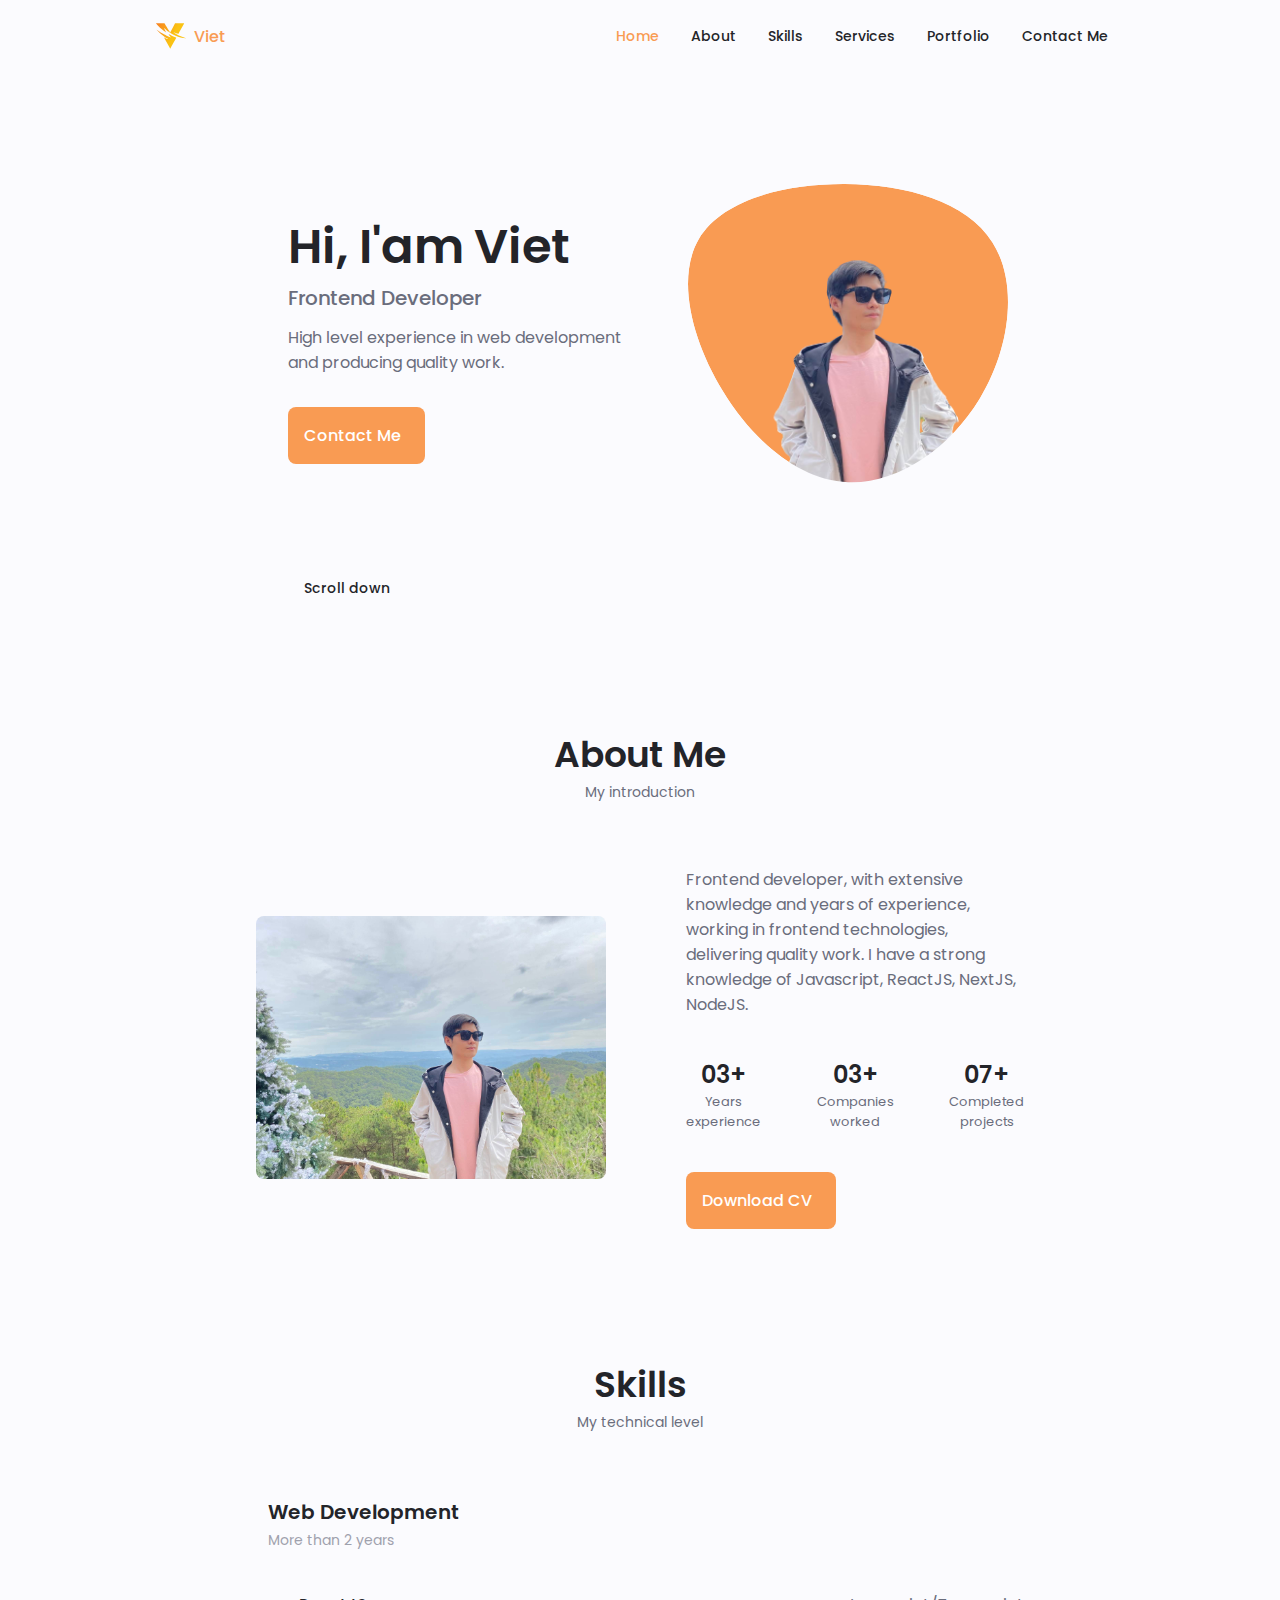
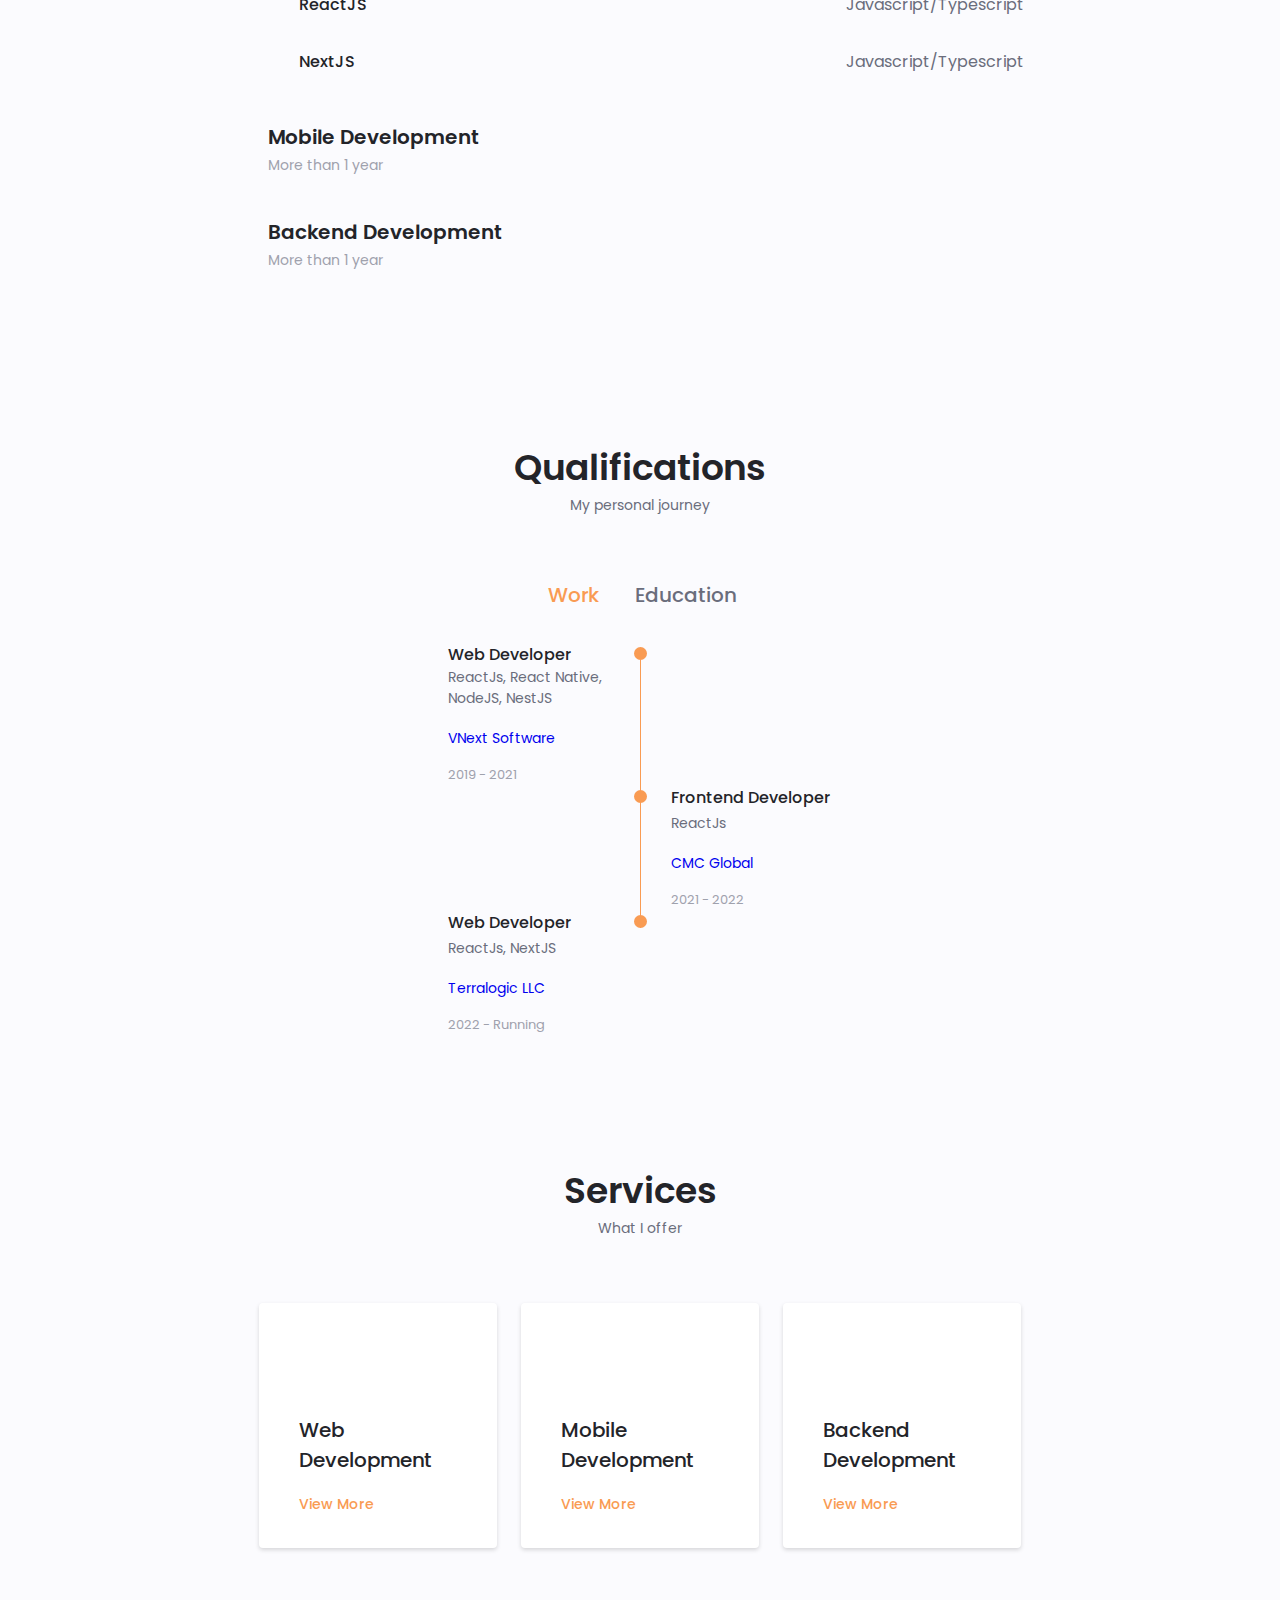
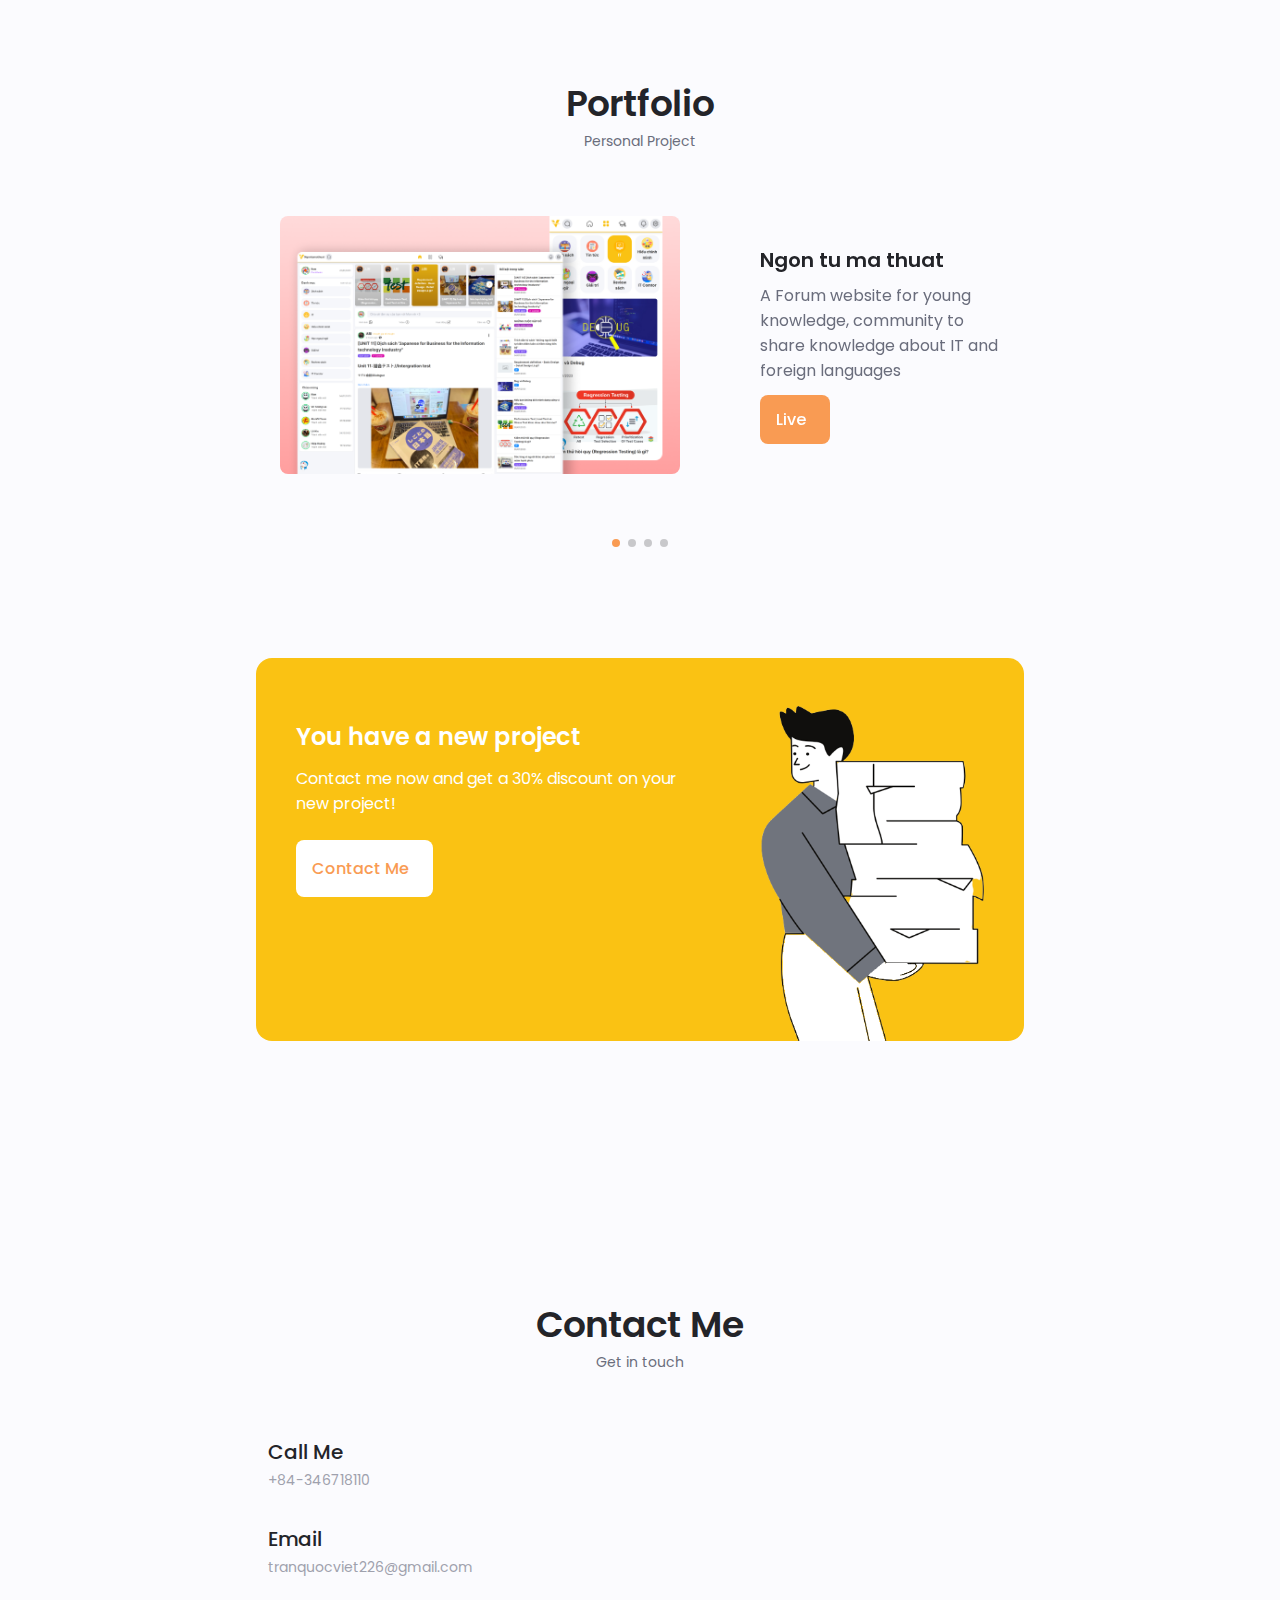
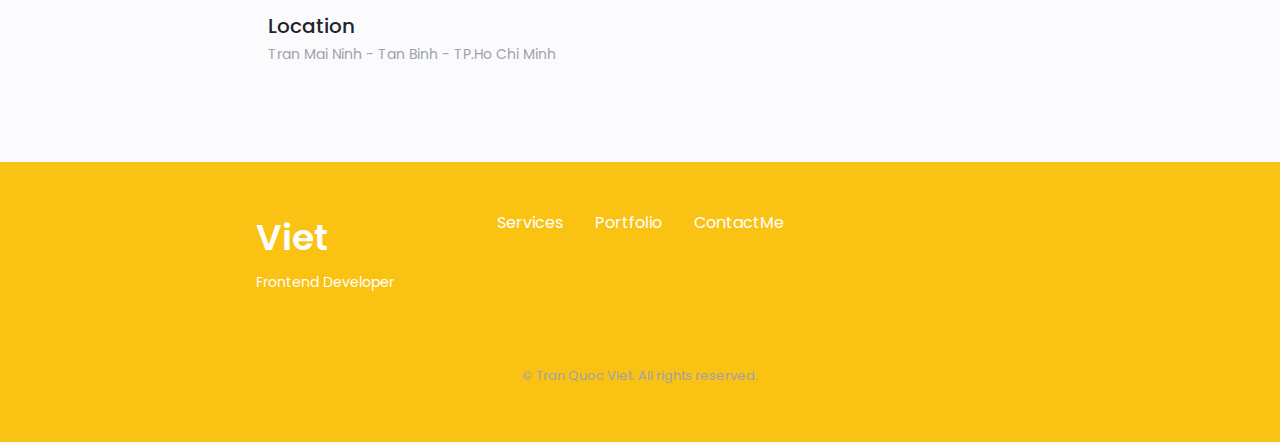
==== index.html @ 1b018c78 "Portfolio" ====
<!DOCTYPE html>
<html lang="en">

<head>
  <meta charset="UTF-8" />
  <meta name="viewport" content="width=device-width, initial-scale=1.0" />
  <meta name="description" content="Hi, I'am Viet"/>
  <meta property="og:url" content="https://tranquocviet226.github.io/" />
  <meta property="og:type" content="article" />
  <meta property="og:title" content="Tran Quoc Viet" />
  <meta property="og:description" content="Hi, I'am Viet" />
  <meta property="og:image" content="assets/img/portfolio.png" />
  <link rel="icon" type="image/x-icon" href="assets/img/ic_logo.svg" />
  <!--==================== UNICONS ====================-->
  <link rel="stylesheet" href="https://unicons.iconscout.com/release/v4.0.0/css/line.css" />
  <link rel="stylesheet" href="https://cdnjs.cloudflare.com/ajax/libs/font-awesome/4.7.0/css/font-awesome.min.css" />
  <!--==================== SWIPER CSS ====================-->
  <link rel="stylesheet" href="assets/css/swiper-bundle.min.css" />

  <!--==================== CSS ====================-->
  <link rel="stylesheet" href="assets/css/styles.css" />

  <title>Tran Quoc Viet</title>
</head>

<body>
  <!--==================== HEADER ====================-->
  <header class="header" id="header">
    <nav class="nav container">
      <a href="#" class="nav__link-logo">
        <img class="nav__logo" src="./assets/img/ic_logo.svg" />
        <span class="nav__logo-text">Viet</span>
      </a>
      <div class="nav__menu" id="nav-menu">
        <ul class="nav__list grid">
          <li class="nav__item">
            <a href="#home" class="nav__link active-link">
              <i class="uil uil-estate nav__icon"></i> Home
            </a>
          </li>
          <li class="nav__item">
            <a href="#about" class="nav__link">
              <i class="uil uil-user nav__icon"></i> About
            </a>
          </li>
          <li class="nav__item">
            <a href="#skills" class="nav__link">
              <i class="uil uil-file-alt nav__icon"></i> Skills
            </a>
          </li>
          <li class="nav__item">
            <a href="#services" class="nav__link">
              <i class="uil uil-briefcase-alt nav__icon"></i> Services
            </a>
          </li>
          <li class="nav__item">
            <a href="#portfolio" class="nav__link">
              <i class="uil uil-scenery nav__icon"></i> Portfolio
            </a>
          </li>
          <li class="nav__item">
            <a href="#contact" class="nav__link">
              <i class="uil uil-estate nav__icon"></i> Contact Me
            </a>
          </li>
        </ul>
        <i class="uil uil-times nav__close" id="nav-close"></i>
      </div>

      <div class="nav__btns">
        <!--Theme change button-->
        <i class="uil uil-moon change-theme" id="theme-button"></i>

        <div class="nav__toggle" id="nav-toggle">
          <i class="uil uil-apps"></i>
        </div>
      </div>
    </nav>
  </header>

  <!--==================== MAIN ====================-->
  <main class="main">
    <!--==================== HOME ====================-->
    <section class="home section" id="home">
      <div class="home__container container grid">
        <div class="home__content grid">
          <div class="home__social">
            <a href="https://www.facebook.com/tranquocviet226/" target="_blank" class="home__social-icon">
              <i class="uil uil-facebook-f"></i>
            </a>
            <a href="https://github.com/tranquocviet226" target="_blank" class="home__social-icon">
              <i class="uil uil-github-alt"></i>
            </a>
             <a href="https://www.linkedin.com/in/viet-tran-774243124/" target="_blank" class="home__social-icon">
              <i class="uil uil-linkedin-alt"></i>
            </a>
          </div>

          <div class="home__img">
            <svg class="home__blob" viewBox="0 0 200 187" xmlns="http://www.w3.org/2000/svg"
              xmlns:xlink="http://www.w3.org/1999/xlink">
              <mask id="mask0" mask-type="alpha">
                <path d="M190.312 36.4879C206.582 62.1187 201.309 102.826 182.328 134.186C163.346 165.547
            130.807 187.559 100.226 186.353C69.6454 185.297 41.0228 161.023 21.7403 129.362C2.45775
            97.8511 -7.48481 59.1033 6.67581 34.5279C20.9871 10.1032 59.7028 -0.149132 97.9666
            0.00163737C136.23 0.303176 174.193 10.857 190.312 36.4879Z" />
              </mask>
              <g mask="url(#mask0)">
                <path d="M190.312 36.4879C206.582 62.1187 201.309 102.826 182.328 134.186C163.346
            165.547 130.807 187.559 100.226 186.353C69.6454 185.297 41.0228 161.023 21.7403
            129.362C2.45775 97.8511 -7.48481 59.1033 6.67581 34.5279C20.9871 10.1032 59.7028
            -0.149132 97.9666 0.00163737C136.23 0.303176 174.193 10.857 190.312 36.4879Z" />
                <image class="home__blob-img" x="-100" y="-50" xlink:href="assets/img/my-photo.png" />
              </g>
            </svg>
          </div>
          <div class="home__data">
            <h1 class="home__title">Hi, I'am Viet</h1>
            <h3 class="home__subtitle">Frontend Developer</h3>
            <p class="home__description">
              High level experience in web development and
              producing quality work.
            </p>
            <a href="#contact" class="button button--flex">
              Contact Me <i class="uil uil-message button__icon"></i>
            </a>
          </div>
        </div>

        <div class="home_scroll">
          <a href="#about" class="home__scroll-button button--flex">
            <i class="uil uil-mouse-alt home__scroll-mouse"></i>
            <span class="home__scroll-name">Scroll down</span>
            <i class="uil uil-arrow-down homw__scroll-arrow"></i>
          </a>
        </div>
      </div>
    </section>

    <!--==================== ABOUT ====================-->
    <section class="about section" id="about">
      <h2 class="section__title">About Me</h2>
      <span class="section__subtitle">My introduction</span>

      <div class="about__container container grid">
        <img src="assets/img/about.jpg" alt="" class="about__img" />

        <div class="about__data">
          <p class="about__description">
            Frontend developer, with extensive knowledge and years of
            experience, working in frontend technologies, delivering quality
            work. I have a strong knowledge of Javascript, ReactJS, NextJS, NodeJS.
          </p>

          <div class="about__info">
            <div>
              <span class="about__info-title">03+</span>
              <span class="about__info-name">Years <br />
                experience
              </span>
            </div>

            <div>
              <span class="about__info-title">03+</span>
              <span class="about__info-name">Companies <br />
                worked
              </span>
            </div>

            <div>
              <span class="about__info-title">07+</span>
              <span class="about__info-name">Completed <br />
                projects
              </span>
            </div>
          </div>
          <div class="about__buttons">
            <a download="" href="assets/pdf/tranquocviet-cv.pdf" class="button button--flex">
              Download CV <i class="uil uil-download-alt button__icon"></i>
            </a>
          </div>
        </div>
      </div>
    </section>

    <!--==================== SKILLS ====================-->
    <section class="skills section" id="skills">
      <h2 class="section__title">Skills</h2>
      <span class="section__subtitle">My technical level</span>

      <div class="skills__container container grid">
        <div>
          <!--====================== SKILLS 1 =============================-->
          <div class="skills__content skills__open">
            <div class="skills__header">
              <i class="uil uil-brackets-curly skills__icon"></i>

              <div>
                <h1 class="skills__title">Web Development</h1>
                <span class="skills__subtitle">More than 2 years</span>
              </div>

              <i class="uil uil-angle-down skills__arrow"></i>
            </div>

            <div class="skills__list grid">
              <div class="skills__data">
                <div class="skills__titles">
                  <h3 class="skills__name">ReactJS</h3>
                  <div class="skills__number">Javascript/Typescript</div>
                </div>
              </div>

              <div class="skills__data">
                <div class="skills__titles">
                  <h3 class="skills__name">NextJS</h3>
                  <div class="skills__number">Javascript/Typescript</div>
                </div>
              </div>
            </div>
          </div>

          <!--====================== SKILLS 2 =============================-->
          <div class="skills__content skills__close">
            <div class="skills__header">
              <i class="uil uil-brackets-curly skills__icon"></i>

              <div>
                <h1 class="skills__title">Mobile Development</h1>
                <span class="skills__subtitle">More than 1 year</span>
              </div>

              <i class="uil uil-angle-down skills__arrow"></i>
            </div>

            <div class="skills__list grid">
              <div class="skills__data">
                <div class="skills__titles">
                  <h3 class="skills__name">React Native</h3>
                  <div class="skills__number">Javascript/Typescript</div>
                </div>
              </div>

              <div class="skills__data">
                <div class="skills__titles">
                  <h3 class="skills__name">Flutter</h3>
                  <div class="skills__number">Dart</div>
                </div>
              </div>
            </div>
          </div>

          <div>
            <!--====================== SKILLS 3 =============================-->
            <div class="skills__content skills__close">
              <div class="skills__header">
                <i class="uil uil-brackets-curly skills__icon"></i>

                <div>
                  <h1 class="skills__title">Backend Development</h1>
                  <span class="skills__subtitle">More than 1 year</span>
                </div>

                <i class="uil uil-angle-down skills__arrow"></i>
              </div>

              <div class="skills__list grid">
                <div class="skills__data">
                  <div class="skills__titles">
                    <h3 class="skills__name">NodeJS/NestJS</h3>
                    <div class="skills__number">Javascript/Typescript</div>
                  </div>
                </div>
                <div class="skills__data">
                  <div class="skills__titles">
                    <h3 class="skills__name">Database</h3>
                    <div class="skills__number">MySQL, MongoDB, Firebase</div>
                  </div>
                </div>
              </div>
            </div>
          </div>
        </div>
      </div>
    </section>

    <!--==================== QUALIFICATION ====================-->
    <section class="qualification section">
      <h2 class="section__title">Qualifications</h2>
      <div class="section__subtitle">My personal journey</div>

      <div class="qualification__container container">
        <div class="qualification__tabs">
          <div class="qualification__button button--flex qualification__active" data-target="#work">
            <i class="uil uil-briefcase-alt qualification__icon"></i>
            Work
          </div>
          <div class="qualification__button button--flex" data-target="#education">
            <i class="uil uil-graduation-cap qualification__icon"></i>
            Education
          </div>
        </div>

        <div class="qualification__sections">
          <!--===============================QUALIFICATION CONTENT 1 ===========================-->
          <div class="qualification__content" data-content id="education">
            <!--===============================QUALIFICATION 1 ===========================-->
            <div class="qualification__data">
              <div>
                <h3 class="qualification__title">Computer Programming</h3>
                <span class="qualification__subtitle">FPT Polytechnic College of Danang</span>
                <div class="qualification__calendar">
                  <i class="uil uil-calendar-alt"></i>
                  2018 - 2021
                </div>
              </div>

              <div>
                <span class="qualification__rounder"></span>
                <span class="qualification__line"></span>
              </div>
            </div>

            <!--===============================QUALIFICATION 2 ===========================-->
            <div class="qualification__data">
              <div></div>
              <div>
                <span class="qualification__rounder"></span>
              </div>

              <div>
                <h3 class="qualification__title">
                  Information Technology
                </h3>
                <span class="qualification__subtitle">Varum Education</span>
                <div class="qualification__calendar">
                  <i class="uil uil-calendar-alt"></i>
                  2022 - 2023
                </div>
              </div>
            </div>
          </div>

          <!--===============================QUALIFICATION CONTENT 2 ===========================-->
          <div class="qualification__content qualification__active" data-content id="work">
            <!--===============================QUALIFICATION 1 ===========================-->
            <div class="qualification__data">
              <div>
                <h3 class="qualification__title">Web Developer</h3>
                <span class="qualification__subtitle">
                  ReactJs, React Native, NodeJS, NestJS
                </span>
                <span class="qualification__subtitle">
                  <a href="https://vnext.vn/" target="_blank">VNext Software</a>
                </span>
                <div class="qualification__calendar">
                  <i class="uil uil-calendar-alt"></i>
                  2019 - 2021
                </div>
              </div>

              <div>
                <span class="qualification__rounder"></span>
                <span class="qualification__line"></span>
              </div>
            </div>

            <!--===============================QUALIFICATION 2 ===========================-->
            <div class="qualification__data">
              <div></div>
              <div>
                <span class="qualification__rounder"></span>
                <span class="qualification__line"></span>
              </div>

              <div>
                <h3 class="qualification__title">
                  Frontend Developer
                </h3>
                <span class="qualification__subtitle">
                  ReactJs
                </span>
                <div></div>
                <span class="qualification__subtitle">
                  <a href="https://cmcglobal.com.vn/" target="_blank">CMC Global</a>
                </span>
                <div class="qualification__calendar">
                  <i class="uil uil-calendar-alt"></i>
                  2021 - 2022
                </div>
              </div>
            </div>

            <!--===============================QUALIFICATION 3 ===========================-->
            <div class="qualification__data">
              <div>
                <h3 class="qualification__title">Web Developer</h3>
                <span class="qualification__subtitle">
                  ReactJs, NextJS
                </span>
                <span class="qualification__subtitle">
                  <a href="https://terralogic.com/" target="_blank">Terralogic LLC</a>
                </span>
                <div class="qualification__calendar">
                  <i class="uil uil-calendar-alt"></i>
                  2022 - Running
                </div>
              </div>

              <div>
                <span class="qualification__rounder"></span>
              </div>
            </div>
          </div>
        </div>
      </div>
    </section>

    <!--==================== SERVICES ====================-->
    <section class="services section" id="services">
      <h2 class="section__title">Services</h2>
      <span class="section__subtitle">What I offer</span>

      <div class="services__container container grid">
        <!--===================== SERVICES 1 ====================-->
        <div class="services__content">
          <div>
            <i class="uil uil-web-grid services__icon"></i>
            <h3 class="services__title">
              Web <br />
              Development
            </h3>

            <span class="button button--flex button--small button--link services__button">
              View More
              <i class="uil uil-arrow-right button__icon"></i>
            </span>

            <div class="services__modal">
              <div class="services__modal-content">
                <h4 class="services__modal-title">
                  Web <br />
                  Development
                </h4>
                <i class="uil uil-times services__modal-close"></i>

                <ul class="services__modal-services grid">
                  <li class="services__modal-service">
                    <i class="uil uil-check-circle services__modal-icon"></i>
                    <p>I develop user interface.</p>
                  </li>

                  <li class="services__modal-service">
                    <i class="uil uil-check-circle services__modal-icon"></i>
                    <p>I integrate API for the website</p>
                  </li>

                  <li class="services__modal-service">
                    <i class="uil uil-check-circle services__modal-icon"></i>
                    <p>I restructure ui/ux components.</p>
                  </li>
                </ul>
              </div>
            </div>
          </div>
        </div>
        <!--===================== SERVICES 2 ====================-->
        <div class="services__content">
          <div>
            <i class="uil uil-arrow services__icon"></i>
            <h3 class="services__title">
              Mobile <br />
              Development
            </h3>

            <span class="button button--flex button--small button--link services__button">
              View More
              <i class="uil uil-arrow-right button__icon"></i>
            </span>

            <div class="services__modal">
              <div class="services__modal-content">
                <h4 class="services__modal-title">
                  Mobile <br />
                  Development
                </h4>
                <i class="uil uil-times services__modal-close"></i>

                <ul class="services__modal-services grid">
                  <li class="services__modal-service">
                    <i class="uil uil-check-circle services__modal-icon"></i>
                    <p>I develop user interface.</p>
                  </li>

                  <li class="services__modal-service">
                    <i class="uil uil-check-circle services__modal-icon"></i>
                    <p>I create Mobile app.</p>
                  </li>

                  <li class="services__modal-service">
                    <i class="uil uil-check-circle services__modal-icon"></i>
                    <p>I restructure ui/ux components.</p>
                  </li>
                </ul>
              </div>
            </div>
          </div>
        </div>
        <!--===================== SERVICES 3 ====================-->
        <div class="services__content">
          <div>
            <i class="uil uil-pen services__icon"></i>
            <h3 class="services__title">
              Backend <br />
              Development
            </h3>

            <span class="button button--flex button--small button--link services__button">
              View More
              <i class="uil uil-arrow-right button__icon"></i>
            </span>

            <div class="services__modal">
              <div class="services__modal-content">
                <h4 class="services__modal-title">
                  Backend <br />
                  Development
                </h4>
                <i class="uil uil-times services__modal-close"></i>
                <ul class="services__modal-services grid">
                  <li class="services__modal-service">
                    <i class="uil uil-check-circle services__modal-icon"></i>
                    <p>I design Web Architecture.</p>
                  </li>

                  <li class="services__modal-service">
                    <i class="uil uil-check-circle services__modal-icon"></i>
                    <p>I create structural backbone of the platform.</p>
                  </li>

                  <li class="services__modal-service">
                    <i class="uil uil-check-circle services__modal-icon"></i>
                    <p>I maintain version control tools.</p>
                  </li>
                </ul>
              </div>
            </div>
          </div>
        </div>
      </div>
    </section>

    <!--==================== PORTFOLIO ====================-->
    <section class="portfolio section" id="portfolio">
      <h2 class="section__title">Portfolio</h2>
      <span class="section__subtitle">Personal Project</span>

      <div class="portfolio__container container swiper-container">
        <div class="swiper-wrapper">
          <!--======================== PORTFOLIO 1 =============-->
          <div class="portfolio__content grid swiper-slide">
            <img src="assets/img/ngontumathuat.png" alt="" class="portfolio__img" />

            <div class="portfolio__data">
              <h3 class="portfolio__title">Ngon tu ma thuat</h3>
              <p class="portfolio__description">
                A Forum website for young knowledge, community to share knowledge about IT and foreign languages
              </p>
              <a href="https://ngontumathuat.com/" target="_blank" class="button button--flex button--small portfolio__button">
                Live
                <i class="uil uil-arrow-right button__icon"></i>
              </a>
            </div>
          </div>

          <!--======================== PORTFOLIO 2 =============-->
          <div class="portfolio__content grid swiper-slide">
            <img src="assets/img/varum.png" alt="" class="portfolio__img" />

            <div class="portfolio__data">
              <h3 class="portfolio__title">Varum</h3>
              <p class="portfolio__description">
                News, Blog and Magazine website
              </p>
              <a href="#" class="button button--flex button--small portfolio__button">
                Demo
                <i class="uil uil-arrow-right button__icon"></i>
              </a>
            </div>
          </div>

          <!--======================== PORTFOLIO 3 =============-->
          <div class="portfolio__content grid swiper-slide">
            <img src="assets/img/coodynow.png" alt="" class="portfolio__img" />

            <div class="portfolio__data">
              <h3 class="portfolio__title">Coody Now</h3>
              <p class="portfolio__description">
                Coody Now is a food delivery application developed using React Native
              </p>
              <a href="#" class="button button--flex button--small portfolio__button">
                Demo
                <i class="uil uil-arrow-right button__icon"></i>
              </a>
            </div>
          </div>

          <!--======================== PORTFOLIO 4 =============-->
          <div class="portfolio__content grid swiper-slide">
            <img src="assets/img/lus_app.png" alt="" class="portfolio__img" />

            <div class="portfolio__data">
              <h3 class="portfolio__title">Lus App</h3>
              <p class="portfolio__description">
                Chat & Dating
              </p>
              <a href="#"
                class="button button--flex button--small portfolio__button">
                Demo
                <i class="uil uil-arrow-right button__icon"></i>
              </a>
            </div>
          </div>
        </div>
        <!--============ Add Arrows =============-->
        <div class="swiper-button-next">
          <i class="uil uil-angle-right-b swiper-portfolio-icon"></i>
        </div>
        <div class="swiper-button-prev">
          <i class="uil uil-angle-left-b swiper-portfolio-icon"></i>
        </div>

        <!--============ Add Pagination =============-->
        <div class="swiper-pagination"></div>
      </div>
    </section>

    <!--==================== PROJECT IN MIND ====================-->
    <section class="project section">
      <div class="project__bg">
        <div class="project__container container grid">
          <div class="project__data">
            <h2 class="project__title">You have a new project</h2>
            <p class="project__description">
              Contact me now and get a 30% discount on your new project!
            </p>
            <a href="#contact" class="button button--flex button--white">
              Contact Me
              <i class="uil uil-message project__icon button__icon"></i>
            </a>
          </div>

          <img src="assets/img/project.png" alt="" class="project__img" />
        </div>
      </div>
    </section>

    <!--==================== TESTIMONIAL ====================-->
    <section class="testimonial section">
      <!--=======This feature is skipped for now========-->
    </section>

    <!--==================== CONTACT ME ====================-->
    <section class="contact section" id="contact">
      <h2 class="section__title">Contact Me</h2>
      <span class="section__subtitle">Get in touch</span>

      <div class="contact__container container grid">
        <div>
          <div class="contact__information">
            <i class="uil uil-phone contact__icon"></i>

            <div>
              <h3 class="contact__title">Call Me</h3>
              <span class="contact__subtitle">+84-346718110</span>
            </div>
          </div>

          <div class="contact__information">
            <i class="uil uil-envelope contact__icon"></i>

            <div>
              <h3 class="contact__title">Email</h3>
              <span class="contact__subtitle">tranquocviet226@gmail.com</span>
            </div>
          </div>

          <div class="contact__information">
            <i class="uil uil-map-marker contact__icon"></i>

            <div>
              <h3 class="contact__title">Location</h3>
              <span class="contact__subtitle">Tran Mai Ninh - Tan Binh - TP.Ho Chi Minh</span>
            </div>
          </div>

          <!-- <form action="" class="contact__form grid">
              <div class="contact__inputs grid">
                <div class="contact__content">
                  <label for="name" class="contact__label">Name</label>
                  <input type="text" id="name" class="contact__input" />
                </div>

                <div class="contact__content">
                  <label for="email" class="contact__label">Email</label>
                  <input type="email" id="email" class="contact__input" />
                </div>
              </div>

              <div class="contact__content">
                <label for="project-contact" class="contact__label"
                  >Project</label
                >
                <input
                  type="text"
                  id="project-contact"
                  class="contact__input"
                />
              </div>

              <div class="contact__content">
                <label for="message-contact" class="contact__label"
                  >Message</label
                >
                <textarea
                  name=""
                  cols="0"
                  rows="7"
                  id="message-contact"
                  class="contact__input"
                ></textarea>
              </div>

              <div>
                <a href="" class="button button--flex button-send">
                    Send Message 
                <i class="uil uil-message button__icon"></i>
                </a>
              </div>
            </form> -->
        </div>
      </div>
    </section>
  </main>

  <!--==================== FOOTER ====================-->
  <footer class="footer">
    <div class="footer__bg">
      <div class="footer__container container grid">
        <div>
          <h1 class="footer__title">Viet</h1>
          <span class="footer__subtitle">Frontend Developer</span>
        </div>

        <ul class="footer__links">
          <li>
            <a href="#services" class="footer__link">Services</a>
          </li>

          <li>
            <a href="#portfolio" class="footer__link">Portfolio</a>
          </li>

          <li>
            <a href="#contact" class="footer__link">ContactMe</a>
          </li>
        </ul>

        <div class="footer__socials">
          <a href="https://www.facebook.com/tranquocviet226/" class="footer__social" target="_blank"
            class="footer__social">
            <i class="uil uil-facebook-f"></i>
          </a>

          <a href="https://www.github.com/tranquocviet226/" target="_blank" class="footer__social"
            class="footer__social">
            <i class="uil uil-github-alt"></i>
          </a>

          <a href="https://www.linkedin.com/in/viet-tran-774243124/" target="_blank" class="footer__social"
            class="footer__social">
            <i class="uil uil-linkedin-alt"></i>
          </a>
        </div>
      </div>

      <p class="footer__copy">&#169; Tran Quoc Viet. All rights reserved.</p>
    </div>
  </footer>

  <!--==================== SCROLL TOP ====================-->
  <a href="" class="scrollup" id="scroll-up">
    <i class="uil uil-arrow-up scroll__icon"></i>
  </a>

  <!--==================== SWIPER JS ====================-->
  <script src="assets/js/swiper-bundle.min.js"></script>

  <!--==================== MAIN JS ====================-->
  <script src="assets/js/main.js"></script>
</body>

</html>
---- assets/css/styles.css ----
/*==================== GOOGLE FONTS ====================*/
@import url('https://fonts.googleapis.com/css2?family=Poppins:wght@400;500;600&display=swap');

/*==================== VARIABLES CSS ====================*/
:root {
    --header-height: 3rem;

    /*========== Colors ==========*/
    /* Change favorite color */
    --hue-color: 230; /*Purple 250 - Green 142 - Blue 230 - Pink 340*/

    /* HSL color mode */
    --first-color: #f99b53;
    --first-color-second: #FAC213;
    --first-color-alt: #F0B36A;
    --first-color-lighter: hsl(var(--hue-color), 92%, 85%);
    --title-color: hsl(var(--hue-color), 8%, 15%);
    --text-color: hsl(var(--hue-color), 8%, 45%);
    --text-color-light: hsl(var(--hue-color), 8%, 65%);
    --input-color: hsl(var(--hue-color), 70%, 96%);
    --body-color: hsl(var(--hue-color), 60%, 99%);
    --container-color: #FFF;
    --scroll-bar-color: hsl(var(--hue-color), 12%, 90%);
    --scroll-thumb-color: hsl(var(--hue-color), 12%, 80%);

    /*========== Font and typography ==========*/
    --body-font: 'Poppins', sans-serif;

    /* .5rem = 8px, 1rem = 16px, 1.5rem = 24px ... */
    --big-font-size: 2rem;
    --h1-font-size: 1.5rem;
    --h2-font-size: 1.25rem;
    --h3-font-size: 1.125rem;
    --normal-font-size: .938rem;
    --small-font-size: .813rem;
    --smaller-font-size: .75rem;

    /*========== Font weight ==========*/
    --font-medium: 500;
    --font-semi-bold: 600;

    /*========== Margenes Bottom ==========*/
    /* .25rem = 4px, .5rem = 8px, .75rem = 12px ... */
    --mb-0-25: .25rem;
    --mb-0-5: .5rem;
    --mb-0-75: .75rem;
    --mb-1: 1rem;
    --mb-1-5: 1.5rem;
    --mb-2: 2rem;
    --mb-2-5: 2.5rem;
    --mb-3: 3rem;

    /*========== z index ==========*/
    --z-tooltip: 10;
    --z-fixed: 100;
    --z-modal: 1000;
}

/* Font size for large devices */
@media screen and (min-width: 968px) {
    :root {
        --big-font-size: 3rem;
        --h1-font-size: 2.25rem;
        --h2-font-size: 1.5rem;
        --h3-font-size: 1.25rem;
        --normal-font-size: 1rem;
        --small-font-size: .875rem;
        --smaller-font-size: .813rem;
    }
}

/*========== Variables Dark theme ==========*/
body.dark-theme{
    /* HSL color mode */
    --first-color-second: hsl(var(--hue-color), 30%, 8%);
    --title-color: hsl(var(--hue-color), 8%, 95%);
    --text-color: hsl(var(--hue-color), 8%, 75%);
    --input-color: hsl(var(--hue-color), 29%, 16%);
    --body-color: hsl(var(--hue-color), 28%, 12%);
    --container-color: hsl(var(--hue-color), 29%, 16%);
    --scroll-bar-color: hsl(var(--hue-color), 12%, 48%);
    --scroll-thumb-color: hsl(var(--hue-color), 12%, 36%);
}

/*========== Button Dark/Light ==========*/
.nav__btns{
    display: flex;
    align-items: center;
}

.change-theme{
    font-size: 1.25rem;
    color: var(--title-color);
    margin-right: var(--mb-1);
    cursor: pointer;
}

.change-theme:hover{
    color: var(--first-color);
}

/*==================== BASE ====================*/
*{
    box-sizing: border-box;
    padding: 0;
    margin: 0;
}

html{
    scroll-behavior: smooth;
}

body{
    margin: 0 0 var(--header-height) 0;
    font-family: var(--body-font);
    font-size: var(--normal-font-size);
    background-color: var(--body-color);
    color: var(--text-color);
}

h1,h2,h3,h4{
    color: var(--title-color);
    font-weight: var(--font-semi-bold);
}

ul{
    list-style: none;
}

a{
    text-decoration: none;
}

img{
    height: auto;
}



/*==================== REUSABLE CSS CLASSES ====================*/
.section{
    padding: 2rem 0 4rem;
}

.section__title{
    font-size: var(--h1-font-size);
}

.section__subtitle{
    display: block;
    font-size: var(--small-font-size);
    margin-bottom: var(--mb-3);
}

.section__title,
.section__subtitle{
    text-align: center;
}
/*==================== LAYOUT ====================*/
.container{
    max-width: 768px;
    margin-left: var(--mb-1-5);
    margin-right: var(--mb-1-5);
}

.grid{
    display: grid;
    gap: 1.5rem;
}

.header{
    width: 100%;
    position: fixed;
    bottom: 0;
    left: 0;
    z-index: var(--z-fixed);
    background-color: var(--body-color);
}

/*==================== NAV ====================*/
.nav
{
    max-width: 968px;
    height: var(--header-height);
    display: flex;
    justify-content: space-between;
    align-items: center;
}

.nav__link-logo {
    display: flex;
    align-items: center;
}

.nav__logo {
    width: 30px;
    height: 30px;
}

.nav__logo-text {
    margin-left: 8px;
    font-weight: 500;
    color: var(--first-color);
}
.nav__logo-text:hover {
    color: var(--first-color);
}

.nav__logo:hover{
    color: var(--first-color);
}

.nav__toggle{
    color: var(--title-color);
    font-weight: var(--font-medium);
}

.nav__toggle{
    font-size: 1.1rem;
    cursor: pointer;
}

.nav__toggle:hover{
    color: var(--first-color);
}

@media screen and (max-width: 767px){
    .nav__menu{
        position: fixed;
        bottom: -100%;
        left: 0;
        width: 100%;
        background-color: var(--body-color);
        padding: 2rem 1.5rem 4rem;
        box-shadow: 0 -1px 4px rgba(0,0,0,.15);
        border-radius: 1.5rem 1.5rem 0 0;
        transition: .3s;
    }
}

.nav__list{
    grid-template-columns: repeat(3, 1fr);
    gap: 2rem;
}

.nav__link{
    display: flex;
    flex-direction: column;
    align-items: center;
    font-size: var(--small-font-size);
    color: var(--title-color);
    font-weight: var(--font-medium);
}

.nav__link:hover{
    color: var(--first-color);
}

.nav__icon{
    font-size: 1.2rem;
}

.nav__close{
    position: absolute;
    right: 1.3rem;
    bottom: .5rem;
    font-size: 1.5rem;
    cursor: pointer;
    color: var(--first-color);
}

.nav__close:hover{
    color: var(--first-color-alt);
}
/* show menu */
.show-menu{
    bottom: 0;
}

/* Active link */
.active-link{
    color: var(--first-color);
}

/* Change background header */
.scroll-header{
    box-shadow: 0 -1px 4px rgba(0,0,0,.15);
}

/*==================== HOME ====================*/
.home__container{
    gap: 1rem;
}

.home__content{
    grid-template-columns: .5fr 3fr;
    padding-top: 3.5rem;
    align-items: center;
}

.home__social{
    display: grid;
    grid-template-columns: max-content;
    row-gap: 1rem;
}

.home__social-icon{
    font-size: 1.25rem;
    color: var(--first-color);
}

.home__social-icon:hover{
    color: var(--first-color-alt);
}

.home__blob{
    width: 200px;
    fill: var(--first-color);
}

.home__blob-img{
    width: 350px;
}

.home__data{
    grid-column: 1/3;
}

.home__title{
    font-size: var(--big-font-size);
}

.home__subtitle{
    font-size: var(--h3-font-size);
    color: var(--text-color);
    font-weight: var(--font-medium);
    margin-bottom: var(--mb-0-75);
}

.home__description{
    margin-bottom: var(--mb-2);
}

.home__scroll{
    /*display: none;*/
}

.home__scroll-button{
    color: var(--first-color);
    transition: .3s;
}

.home__scroll-button:hover{
    transform: translateY(0.25rem);
}

.home__scroll-mouse{
    font-size: 2rem;
}

.home__scroll-name{
    font-size: var(--small-font-size);
    color: var(--title-color);
    font-weight: var(--font-medium);
    margin-right: var(--mb-0-25);
}

.home__scroll-arrow{
    font-size: 1.25rem;
}

/*==================== BUTTONS ====================*/
.button{
    display: inline-block;
    background-color: var(--first-color);
    color: #FFF;
    padding: 1rem;
    border-radius: .5rem;
    font-weight: var(--font-medium);
}

.button:hover{
    background-color: var(--first-color-alt);
}

.button__icon{
    font-size: 1.25rem;
    margin-left: var(--mb-0-5);
    transition: .3s;
}

.button--white{
    background-color: #FFF;
    color: var(--first-color);
}

.button--white:hover{
    background-color: #FFF;
}

.button--flex{
    display: inline-flex;
    align-items: center;
}

.button--small{
    padding: .75rem 1rem;
}

.button--link{
    padding: 0;
    background-color: transparent;
    color: var(--first-color);
}

.button--link:hover{
    background-color: transparent;
    color: var(--first-color-alt);
}

/*==================== ABOUT ====================*/
.about__img{
    width: 300px;
    border-radius: .5rem;
    justify-self: center;
    align-self: center;
}

.about__description{
    text-align: center;
    margin-bottom: var(--mb-2-5);
}

.about__info{
    display: flex;
    justify-content: space-evenly;
    margin-bottom: var(--mb-2-5);
}

.about__info-title{
    font-size: var(--h2-font-size);
    font-weight: var(--font-semi-bold);
    color: var(--title-color);
}

.about__info-name{
    font-size: var(--smaller-font-size);
}

.about__info-title,
.about__info-name{
    display: block;
    text-align: center;
}

.about__buttons{
    display: flex;
    justify-content: center;
}
/*==================== SKILLS ====================*/
.skills__container{
    row-gap: 0;
}

.skills__header{
    display: flex;
    align-items: center;
    margin-bottom: var(--mb-2-5);
    cursor: pointer;
}

.skills__icon,
.skills__arrow{
    font-size: 2rem;
    color: var(--first-color);
}

.skills__icon{
    margin-right: var(--mb-0-75);
}

.skills__title{
    font-size: var(--h3-font-size);
}

.skills__subtitle{
    font-size: var(--small-font-size);
    color: var(--text-color-light);
}

.skills__arrow{
    margin-left: auto;
    transition: .4s;
}

.skills__list{
    row-gap: 1.5rem;
    padding-left: 2.7rem;
}

.skills__titles{
    display: flex;
    justify-content: space-between;
    margin-bottom: var(--mb-0-5);
}

.skills__name{
    font-size: var(--normal-font-size);
    font-weight: var(--font-medium);
}

.skills__bar,
.skills__percentage{
    height: 5px;
    border-radius: .25rem;
}

.skills__bar{
    background-color: var(--first-color-lighter);
}

.skills__percentage{
    display: block;
    background-color: var(--first-color);
}

.skills__laravel{
    width: 80%;
}

.skills__django{
    width: 60%;
}

.skills__php{
    width: 80%;
}

.skills__typescript{
    width: 70%;
}

.skills__react{
    width: 70%;
}

.skills__material{
    width: 60%;
}

.skills__javascript{
    width: 80%;
}

.skills__formik{
    width: 60%;
}

.skills__mysql{
    width: 80%;
}

.skills__graphql{
    width: 70%;
}

.skills__close .skills__list{
    height: 0;
    overflow: hidden;
}

.skills__open .skills__list{
    height: max-content;
    margin-bottom: var(--mb-2-5);
}

.skills__open .skills__arrow{
    transform: rotate(-180deg);
}

/*==================== QUALIFICATION ====================*/
.qualification__tabs{
    display: flex;
    justify-content: space-evenly;
    margin-bottom: var(--mb-2);
}

.qualification__button{
    font-size: var(--h3-font-size);
    font-weight: var(--font-medium);
    cursor: pointer;
}

.qualification__button:hover{
    color: var(--first-color);
}

.qualification__icon{
    font-size: 1.8rem;
    margin-right: var(--mb-0-25);
}

.qualification__data{
    display: grid;
    grid-template-columns: 1fr max-content 1fr;
    column-gap: 1.5rem;
}

.qualification__title{
    font-size: var(--normal-font-size);
    font-weight: var(--font-medium);
}

.qualification__subtitle{
    display: inline-block;
    font-size: var(--small-font-size);
    margin-bottom: var(--mb-1);
}

.qualification__calendar{
    font-size: var(--smaller-font-size);
    color: var(--text-color-light);
}

.qualification__rounder{
    display: inline-block;
    width: 13px;
    height: 13px;
    background-color: var(--first-color);
    border-radius: 50%;
}

.qualification__line{
    display: block;
    width: 1px;
    height: 100%;
    background-color: var(--first-color);
    transform: translate(6px, -7px);
}

.qualification [data-content]{
    display: none;
}

.qualification__active[data-content]{
    display: block;
}

.qualification__button.qualification__active{
    color: var(--first-color);
}

.qualification__tech{
    border-bottom: 3px solid var(--first-color-alt);
    border-radius: .2rem;
}
/*==================== SERVICES ====================*/
.services__container{
    gap: 1.5rem;
    grid-template-columns: repeat(2, 1fr);
}

.services__content{
    position: relative;
    background-color: var(--container-color);
    padding: 3.5rem .5rem 1.25rem 1.5rem;
    border-radius: .25rem;
    box-shadow: 0 2px 4px rgba(0,0,0,.15);
    transition: .3s;
}

.services__content:hover{
    box-shadow: 0 4px 8px rgba(0,0,0,.15);
}

.services__icon{
    display: block;
    font-size: 1.5rem;
    color: var(--first-color);
    margin-bottom: var(--mb-1);
}

.services__title{
    font-size: var(--h3-font-size);
    margin-bottom: var(--mb-1);
    font-weight: var(--font-medium);
}

.services__button{
    cursor: pointer;
    font-size: var(--small-font-size);
}

.services__button:hover .button__icon{
    transform: translateX(.25rem);
}

.services__modal{
    position: fixed;
    top: 0;
    left: 0;
    right: 0;
    bottom: 0;
    background-color: rgba(0,0,0,.5);
    display: flex;
    align-items: center;
    justify-content: center;
    padding: 0 1rem;
    z-index: var(--z-modal);
    opacity: 0;
    visibility: hidden;
    transition: .3s;
}

.services__modal-content{
    position: relative;
    background-color: var(--container-color);
    padding: 1.5rem;
    border-radius: .5rem;
}

.services__modal-service{
    row-gap: 1rem;
}

.services__modal-service{
    display: flex;
}

.services__modal-title{
    font-size: var(--h3-font-size);
    font-weight: var(--font-medium);
    margin-bottom: var(--mb-1-5);
}

.services__modal-close{
    position: absolute;
    top: 1rem;
    right: 1rem;
    font-size: 1.5rem;
    color: var(--first-color);
    cursor: pointer;
}
.services__modal-icon{
    color: var(--first-color);
    margin-right: var(--mb-0-25);
}

/* Active Modal */
.active-modal{
    opacity: 1;
    visibility: visible;
}

/*==================== PORTFOLIO ====================*/
.portfolio__container{
    overflow: initial;
}

.portfolio__content{
    padding: 0 1.5rem;
}

.portfolio__img{
    width: 300px;
    border-radius: .5rem;
    justify-self: center;
}

.portfolio__title{
    font-size: var(--h3-font-size);
    margin-bottom: var(--mb-0-5);
}

.portfolio__description{
    margin-bottom: var(--mb-0-75);
}

.portfolio__link {
    color: #f99b53;
    margin-bottom: 12px;
}

.portfolio__button:hover .button__icon{
    transform: translateX(.25rem);
}

.swiper-button-prev::after,
.swiper-button-next::after{
    content: "";
}

.swiper-portfolio-icon{
    font-size: 2rem;
    color: var(--first-color);
}

.swiper-button-prev{
    left: -.5rem;
}

.swiper-button-next{
    right: -.5rem;
}

.swiper-container-horizontal > .swiper-pagination-bullets{
    bottom: -2.5rem;
}

.swiper-pagination-bullet-active{
    background-color: var(--first-color);
}

.swiper-button-prev,
.swiper-button-next,
.swiper-pagination-bullet{
    outline: none;
}

/*==================== PROJECT IN MIND ====================*/
.project{
    text-align: center;
}

.project__bg{
    background-color: var(--first-color-second);
    padding-top: 3rem;
}

.project__title{
    font-size: var(--h2-font-size);
    margin-bottom: var(--mb-0-75);
}

.project__description{
    margin-bottom: var(--mb-1-5);
}

.project__title,
.project__description{
    color: #FFF;
}

.project__img{
    width: 232px;
    justify-self: center;
}

/*==================== TESTIMONIAL ====================*/
/* will be added later if needed */

/*==================== CONTACT ME ====================*/
.contact__container{
    row-gap: 3rem;
}

.contact__information{
    display: flex;
    margin-bottom: var(--mb-2);
}

.contact__icon{
    font-size: 2rem;
    color: var(--first-color);
    margin-right: var(--mb-0-75);
}

.contact__title{
    font-size: var(--h3-font-size);
    font-weight: var(--font-medium);
}

.contact__subtitle{
    font-size: var(--small-font-size);
    color: var(--text-color-light);
}

.contact__content{
    background-color: var(--input-color);
    border-radius: .5rem;
    padding: .75rem 1rem .25rem;
}

.contact__label{
    font-size: var(--smaller-font-size);
    color: var(--title-color);
}

.contact__input{
    width: 100%;
    background-color: var(--input-color);
    color: var(--text-color);
    font-family: var(--body-font);
    font-size: var(--normal-font-size);
    border: none;
    outline: none;
    padding: .25rem .5rem .5rem 0;
}
/*==================== FOOTER ====================*/
.footer{
    padding-top: 2rem;
}

.footer__container{
    row-gap: 3.5rem;
}

.footer__bg{
    background-color: var(--first-color-second);
    padding: 2rem 0 3rem;
}

.footer__title{
    font-size: var(--h1-font-size);
    margin-bottom: var(--mb-0-25);
}

.footer__subtitle{
    font-size: var(--small-font-size);
}
.footer__links{
    display: flex;
    flex-direction: column;
    row-gap: 1.5rem;
}

.footer__link:hover{
    color: var(--first-color-lighter);
}

.footer__social{
    font-size: 1.25rem;
    margin-right: var(--mb-1-5);
}

.footer__social:hover {
    color: var(--first-color-lighter);
}

.footer__copy{
    font-size: var(--smaller-font-size);
    text-align: center;
    color: var(--text-color-light);
    margin-top: var(--mb-3);
}

.footer__title,
.footer__subtitle,
.footer__link,
.footer__social{
    color: #FFF;
}

/*========== SCROLL UP ==========*/
.scrollup{
    position: fixed;
    right: 1rem;
    bottom: 5rem;
    background-color: var(--first-color);
    opacity: .8;
    padding: 0 .3rem;
    border-radius: .4rem;
    z-index: var(--z-tooltip);
    transition: .4s;
}

.scrollup:hover{
    background-color: var(--first-color-alt);
}

.scrollup__icon{
    font-size: 1.5rem;
    color: #FFF;
}
/* Show scroll */
.show-scroll{
    bottom: 5rem;
}

/*========== SCROLL BAR ==========*/
::-webkit-scrollbar{
    width: .60rem;
    background-color: var(--scroll-bar-color);
    border-radius: .5rem;
}

::-webkit-scrollbar-thumb{
    background-color: var(--scroll-thumb-color);
    border-radius: .5rem;
}
/*==================== MEDIA QUERIES ====================*/
/* For small devices */
@media screen and (max-width: 350px){
    .container{
        margin-left: var(--mb-1);
        margin-right: var(--mb-1);
    }

    .nav__menu{
        padding: 2rem .25rem 4rem;
    }
    .nav__list{
        column-gap: 0;
    }

    .home__content{
        grid-template-columns: .25fr 3fr;

    }
    .home__blob{
        width: 180px;
    }

    .skills__title{
        font-size: var(--normal-font-size);
    }

    .qualification__data{
        gap: .5rem;
    }

    .services__container{
        grid-template-columns: max-content;
        justify-content: center;
    }
    .services__content{
        padding-right: 3.5rem;
    }
    .services__modal{
        padding: 0 .5rem;
    }

    .project__img{
        width: 200px;
    }
/*============= This is not implemented now ===============*/
    /*.testimonial__data,*/
    /*.testimonial__header{*/
    /*    flex-direction: column;*/
    /*    align-items: center;*/
    /*}*/

    /*.testimonial__img{*/
    /*    margin-right: 0;*/
    /*    margin-bottom: var(--mb-0-25);*/
    /*}*/

    /*.testimonial__data,*/
    /*.testimonial__description{*/
    /*    text-align: center;*/
    /*}*/

}

/* For medium devices */
@media screen and (min-width: 568px){
    .home__content{
        grid-template-columns: max-content 1fr 1fr;
    }
    .home__data{
        grid-column: initial;
    }
    .home__img{
        order: 1;
        justify-self: center;
    }

    .about__container,
    .portfolio__content,
    .project__container,
    .footer__container{
        grid-template-columns: repeat(2, 1fr);
    }

    .qualification__sections{
        display: grid;
        grid-template-columns: .6fr;
        justify-content: center;
    }


}

@media screen and (min-width: 768px) {
    .container{
        margin-left: auto;
        margin-right: auto;
    }

    body{
        margin: 0;
    }

    .section{
        padding: 6rem 0 2rem;
    }
    .section__subtitle{
        margin-bottom: 4rem;
    }

    .header{
        top: 0;
        bottom: initial;
    }
    .header,
    .main,
    .footer__container{
        padding: 0 1rem;
    }

    .nav{
        height: calc(var(--header-height) + 1.5rem);
        column-gap: 1rem;
    }
    .nav__icon,
    .nav__close,
    .nav__toggle{
        display: none;
    }
    .nav__list{
        display: flex;
        column-gap: 2rem;
    }
    .nav__menu{
        margin-left: auto;
    }

    .change-theme{
        margin: 0;
    }

    .home__container{
        row-gap: 5rem;
    }
    .home__content{
        padding-top: 5.5rem;
        column-gap: 2rem;
    }
    .home__blob{
        width: 270px;
    }
    .home__scroll{
        display: block;
    }
    .home__scroll-button{
        margin-left: 3rem;
    }

    .about__container{
        column-gap: 5rem;
    }
    .about__img{
        width: 350px;
    }
    .about__description{
        text-align: initial;
    }
    .about__info{
        justify-content: space-between;
    }
    .about__buttons{
        justify-content: initial;
    }

    .qualification__tabs{
        justify-content: center;
    }
    .qualification__button{
        margin: 0 var(--mb-1);
    }
    .qualification__sections{
        grid-template-columns: .5fr;
    }

    .services__container{
        grid-template-columns: repeat(3, 218px);
        justify-content: center;
    }
    .services__icon{
        font-size: 2rem;
    }
    .services__content{
        padding: 6rem 0 2rem 2.5rem;
    }
    .services__modal-content{
        width: 450px;
    }

    .portfolio__img{
        width: 400px;
    }
    .portfolio__content{
        align-items: center;
    }

    .project{
        text-align: initial;
    }
    .project__bg{
        background: none;
    }
    .project__container{
        background-color: var(--first-color-second);
        border-radius: 1rem;
        padding: 3rem 2.5rem 0;
        grid-template-columns: 1fr max-content;
        column-gap: 3rem;
    }
    .project__data{
        padding-top: .8rem;
    }

    .footer__container{
        grid-template-columns: repeat(3, 1fr);
    }
    .footer__bg{
        padding: 3rem 0 3.5rem;
    }
    .footer__links{
        flex-direction: row;
        column-gap: 2rem;
    }
    .footer__socials{
        justify-self: flex-end;
    }
    .footer__copy{
        margin-top: 4.5rem;
    }
}

/* For large devices */
@media screen and (min-width: 1024px) {
    .header,
    .main,
    .footer__container{
        padding: 0;
    }

    .home__blob{
        width: 320px;
    }
    .home__social{
        transform: translateX(-6rem);
    }

    .services__container{
        grid-template-columns: repeat(3, 238px);
    }

    .portfolio__content{
        column-gap: 5rem;
    }
    .swiper-portfolio-icon{
        font-size: 3.5rem;
    }
    .swiper-button-prev{
        left: -3.5rem;
    }
    .swiper-button-next{
        right: -3.5rem;
    }
    .swiper-container-horizontal >.swiper-pagination-bullets{
        bottom: -4.5rem;
    }

    .contact__inputs{
        grid-template-columns: repeat(2, 1fr);
    }
}
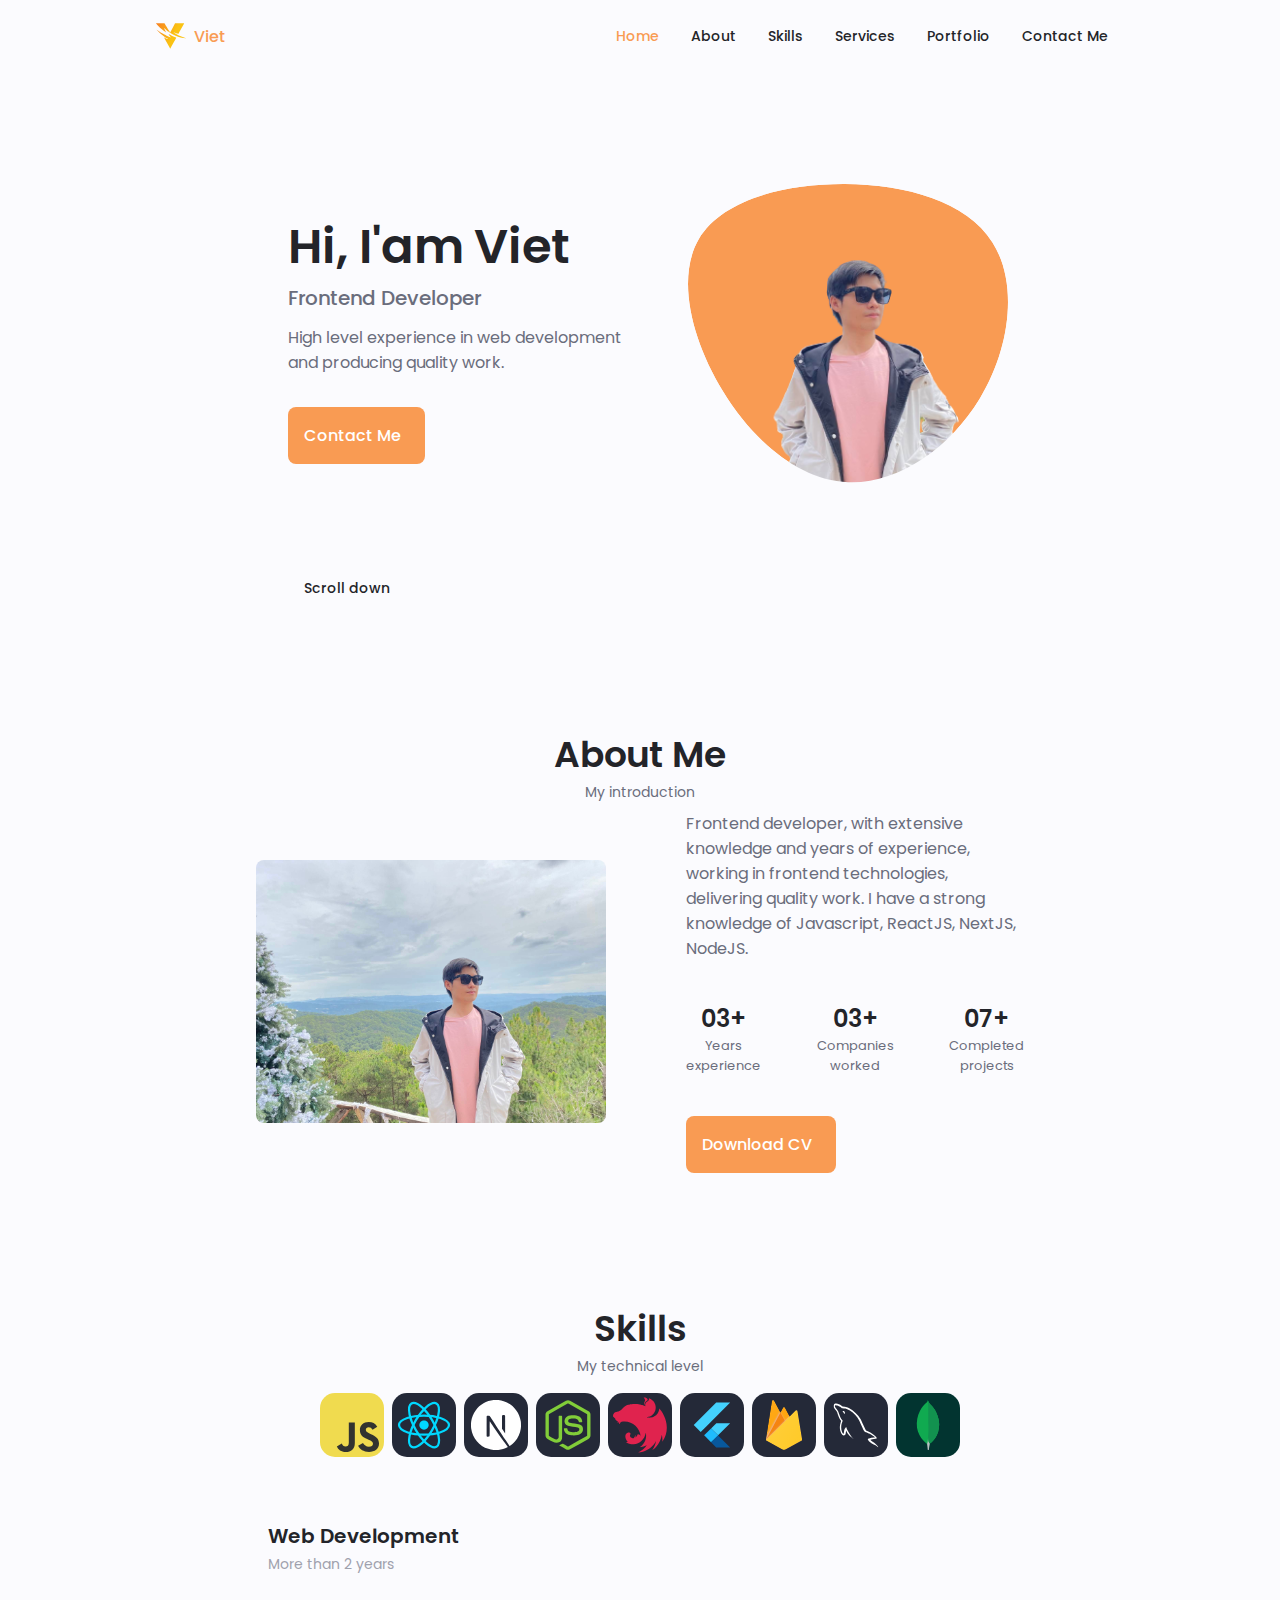
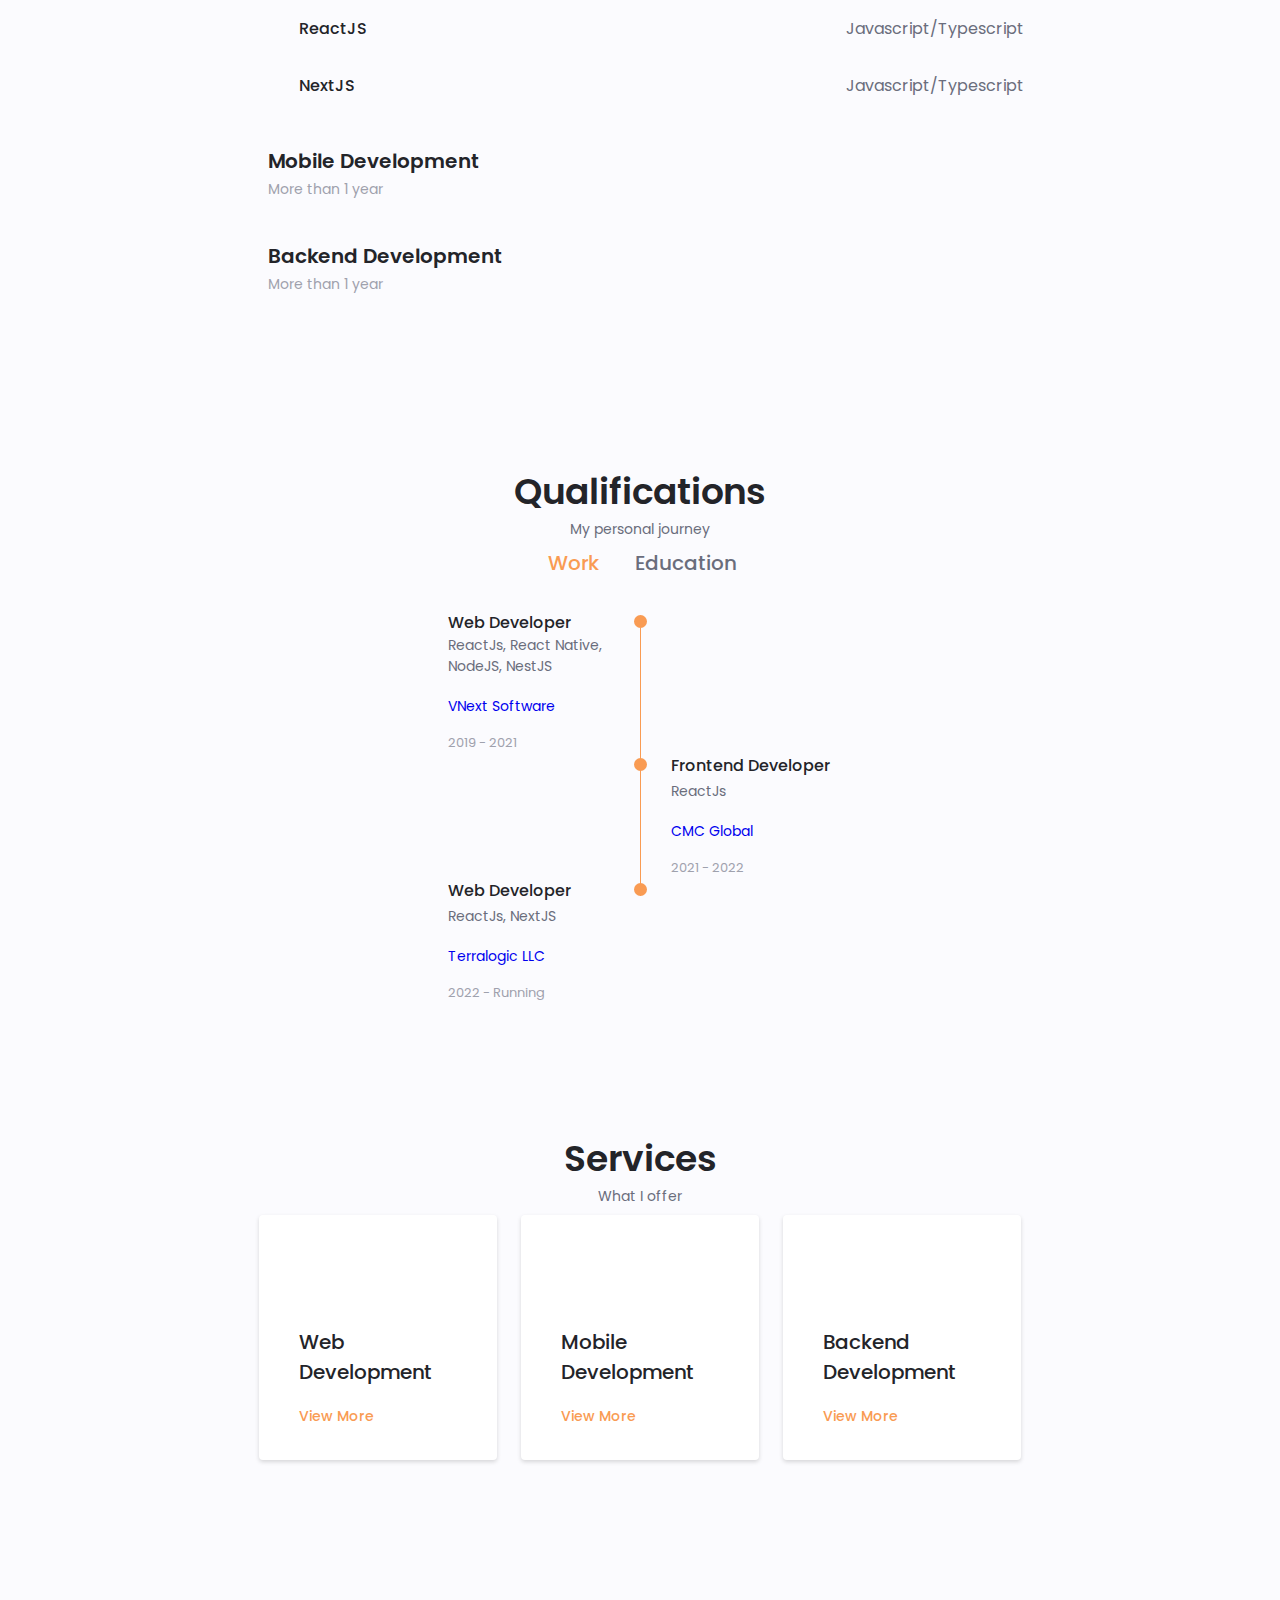
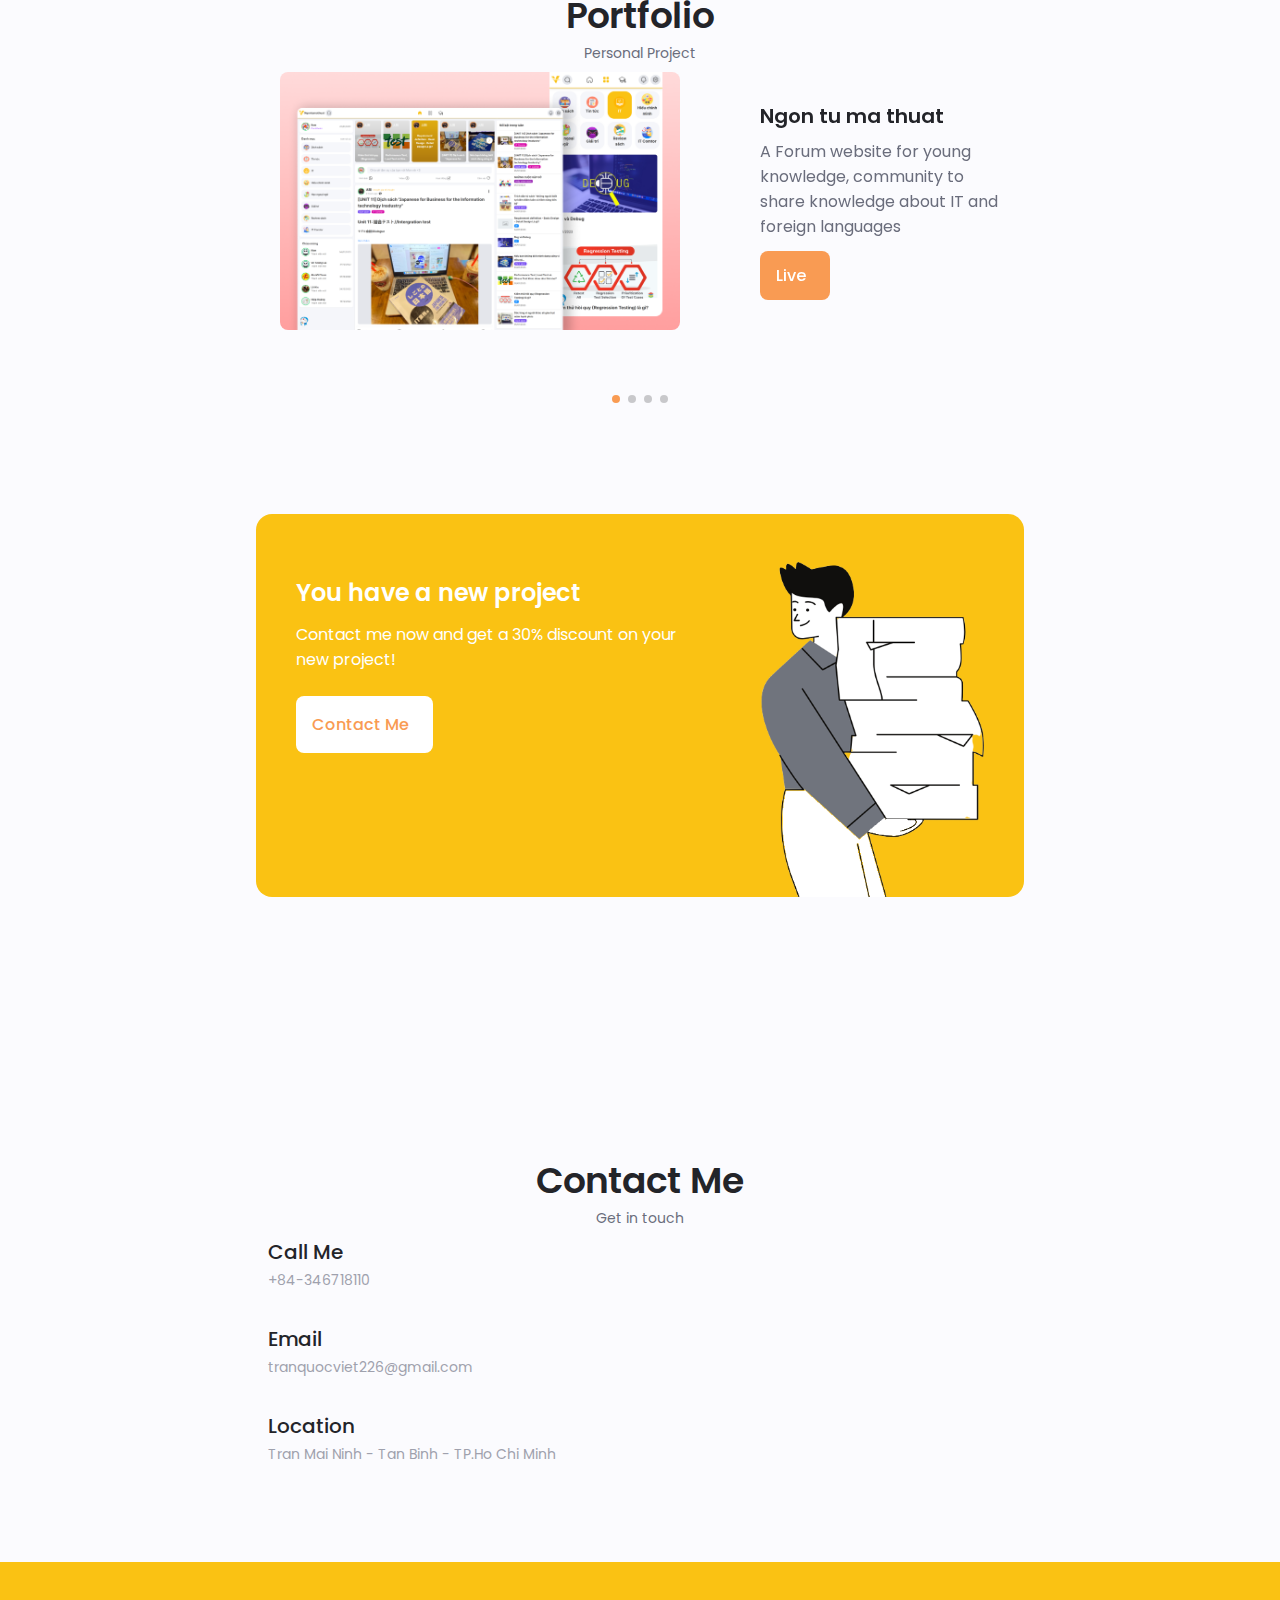
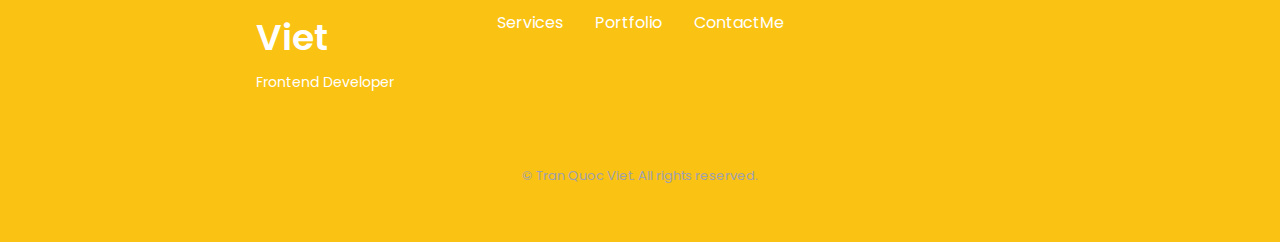
==== commit 1b6b1dfc: "add skill icons" ====
--- a/index.html
+++ b/index.html
@@ -4,7 +4,7 @@
 <head>
   <meta charset="UTF-8" />
   <meta name="viewport" content="width=device-width, initial-scale=1.0" />
-  <meta name="description" content="Hi, I'am Viet"/>
+  <meta name="description" content="Hi, I'am Viet" />
   <meta property="og:url" content="https://tranquocviet226.github.io/" />
   <meta property="og:type" content="article" />
   <meta property="og:title" content="Tran Quoc Viet" />
@@ -91,7 +91,7 @@
             <a href="https://github.com/tranquocviet226" target="_blank" class="home__social-icon">
               <i class="uil uil-github-alt"></i>
             </a>
-             <a href="https://www.linkedin.com/in/viet-tran-774243124/" target="_blank" class="home__social-icon">
+            <a href="https://www.linkedin.com/in/viet-tran-774243124/" target="_blank" class="home__social-icon">
               <i class="uil uil-linkedin-alt"></i>
             </a>
           </div>
@@ -187,7 +187,130 @@
     <section class="skills section" id="skills">
       <h2 class="section__title">Skills</h2>
       <span class="section__subtitle">My technical level</span>
-
+      <div class="section__skills">
+        <svg width="4rem" height="4rem" viewBox="0 0 256 256" fill="none" xmlns="http://www.w3.org/2000/svg">
+          <rect width="256" height="256" rx="60" fill="#F0DB4F" />
+          <path
+            d="M67.3117 213.932L86.9027 202.076C90.6821 208.777 94.1202 214.447 102.367 214.447C110.272 214.447 115.256 211.355 115.256 199.327V117.529H139.314V199.667C139.314 224.584 124.708 235.926 103.398 235.926C84.1533 235.926 72.9819 225.959 67.3113 213.93"
+            fill="#323330" />
+          <path
+            d="M152.381 211.354L171.969 200.013C177.126 208.434 183.828 214.62 195.684 214.62C205.653 214.62 212.009 209.636 212.009 202.762C212.009 194.514 205.479 191.592 194.481 186.782L188.468 184.203C171.111 176.815 159.597 167.535 159.597 147.945C159.597 129.901 173.345 116.153 194.826 116.153C210.12 116.153 221.118 121.481 229.022 135.4L210.291 147.429C206.166 140.04 201.7 137.119 194.826 137.119C187.78 137.119 183.312 141.587 183.312 147.429C183.312 154.646 187.78 157.568 198.09 162.037L204.104 164.614C224.553 173.379 236.067 182.313 236.067 202.418C236.067 224.072 219.055 235.928 196.2 235.928C173.861 235.928 159.426 225.274 152.381 211.354"
+            fill="#323330" />
+        </svg>
+
+        <svg xmlns="http://www.w3.org/2000/svg" width="4rem" height="4rem" fill="none" viewBox="0 0 256 256"
+          class="mdl-js">
+          <rect width="256" height="256" fill="#242938" rx="60" />
+          <path fill="#00D8FF"
+            d="M128.001 146.951C138.305 146.951 146.657 138.598 146.657 128.295C146.657 117.992 138.305 109.639 128.001 109.639C117.698 109.639 109.345 117.992 109.345 128.295C109.345 138.598 117.698 146.951 128.001 146.951Z" />
+          <path fill-rule="evenodd" stroke="#00D8FF" stroke-width="8.911"
+            d="M128.002 90.3633C153.05 90.3633 176.319 93.9575 193.864 99.9976C215.003 107.275 228 118.306 228 128.295C228 138.704 214.226 150.423 191.525 157.944C174.363 163.63 151.779 166.598 128.002 166.598C103.624 166.598 80.5389 163.812 63.1834 157.881C41.2255 150.376 28 138.506 28 128.295C28 118.387 40.4096 107.441 61.2515 100.175C78.8617 94.0353 102.705 90.3633 127.998 90.3633H128.002Z"
+            clip-rule="evenodd" />
+          <path fill-rule="evenodd" stroke="#00D8FF" stroke-width="8.911"
+            d="M94.9811 109.438C107.495 87.7402 122.232 69.3783 136.23 57.1971C153.094 42.5206 169.144 36.7728 177.796 41.7623C186.813 46.9623 190.084 64.7496 185.259 88.1712C181.614 105.879 172.9 126.925 161.021 147.523C148.842 168.641 134.897 187.247 121.09 199.315C103.619 214.587 86.7284 220.114 77.8833 215.013C69.3003 210.067 66.0181 193.846 70.1356 172.161C73.6145 153.838 82.3451 131.349 94.977 109.438L94.9811 109.438Z"
+            clip-rule="evenodd" />
+          <path fill-rule="evenodd" stroke="#00D8FF" stroke-width="8.911"
+            d="M95.0123 147.578C82.4633 125.904 73.9194 103.962 70.3531 85.7517C66.0602 63.8109 69.0954 47.0355 77.7401 42.0315C86.7485 36.8163 103.792 42.866 121.674 58.7437C135.194 70.7479 149.077 88.8052 160.99 109.383C173.204 130.481 182.358 151.856 185.919 169.844C190.425 192.608 186.778 210.001 177.941 215.116C169.367 220.08 153.676 214.825 136.945 200.427C122.809 188.263 107.685 169.468 95.0123 147.578Z"
+            clip-rule="evenodd" />
+        </svg>
+        <svg xmlns="http://www.w3.org/2000/svg" width="4rem" height="4rem" fill="none" viewBox="0 0 256 256">
+          <rect width="256" height="256" fill="#242938" rx="60" />
+          <path fill="#fff"
+            d="M121.451 28.0537C121.021 28.0928 119.652 28.2297 118.42 28.3274C90.0137 30.8885 63.4057 46.216 46.5533 69.7742C37.1691 82.8729 31.1672 97.7312 28.8993 113.469C28.0978 118.963 28 120.586 28 128.034C28 135.483 28.0978 137.106 28.8993 142.599C34.3343 180.155 61.0596 211.71 97.306 223.401C103.797 225.493 110.639 226.92 118.42 227.78C121.451 228.112 134.549 228.112 137.58 227.78C151.011 226.294 162.389 222.971 173.611 217.242C175.331 216.363 175.664 216.128 175.429 215.933C175.273 215.815 167.941 205.981 159.144 194.095L143.152 172.492L123.112 142.834C112.086 126.529 103.015 113.195 102.936 113.195C102.858 113.176 102.78 126.353 102.741 142.443C102.682 170.615 102.663 171.749 102.311 172.413C101.803 173.371 101.412 173.762 100.59 174.193C99.9648 174.505 99.4174 174.564 96.4653 174.564H93.0831L92.1838 173.997C91.5973 173.626 91.1672 173.137 90.8739 172.57L90.4633 171.69L90.5024 132.492L90.5611 93.2737L91.1672 92.5112C91.48 92.1007 92.1447 91.5728 92.6139 91.3186C93.4154 90.9276 93.7283 90.8885 97.1105 90.8885C101.099 90.8885 101.763 91.0449 102.8 92.1789C103.093 92.4917 113.943 108.836 126.925 128.523C139.906 148.21 157.658 175.092 166.377 188.288L182.213 212.277L183.015 211.749C190.111 207.135 197.619 200.566 203.562 193.723C216.211 179.197 224.364 161.485 227.101 142.599C227.902 137.106 228 135.483 228 128.034C228 120.586 227.902 118.963 227.101 113.469C221.666 75.913 194.94 44.3587 158.694 32.6676C152.301 30.5953 145.498 29.1681 137.873 28.3079C135.996 28.1124 123.073 27.8973 121.451 28.0537ZM162.389 88.5425C163.327 89.0117 164.09 89.911 164.364 90.8494C164.52 91.3577 164.559 102.228 164.52 126.724L164.461 161.876L158.264 152.374L152.047 142.873V117.321C152.047 100.801 152.125 91.5141 152.242 91.0645C152.555 89.9697 153.239 89.1095 154.178 88.6011C154.979 88.1906 155.273 88.1515 158.342 88.1515C161.236 88.1515 161.744 88.1906 162.389 88.5425Z" />
+        </svg>
+        <svg xmlns="http://www.w3.org/2000/svg" width="4rem" height="4rem" fill="none" viewBox="0 0 256 256">
+          <rect width="256" height="256" fill="#242938" rx="60" />
+          <path fill="#81CD39"
+            d="M119.878 31.1164C124.797 28.3008 131.203 28.2883 136.117 31.1164C160.839 45.0855 185.569 59.0332 210.287 73.0108C214.937 75.6296 218.046 80.8038 217.999 86.1608V170.206C218.034 175.785 214.617 181.083 209.712 183.642C185.071 197.535 160.442 211.444 135.805 225.337C130.786 228.207 124.251 227.986 119.387 224.88C112 220.598 104.6 216.336 97.2121 212.058C95.7022 211.158 94.0004 210.442 92.9345 208.978C93.8766 207.708 95.5618 207.55 96.9309 206.995C100.014 206.014 102.847 204.44 105.679 202.913C106.396 202.423 107.27 202.611 107.957 203.049C114.274 206.671 120.536 210.399 126.874 213.986C128.226 214.767 129.595 213.73 130.751 213.086C154.931 199.419 179.141 185.805 203.318 172.134C204.214 171.703 204.709 170.752 204.636 169.771C204.653 142.046 204.64 114.317 204.645 86.5918C204.747 85.4785 204.103 84.455 203.096 83.999C178.541 70.1702 153.997 56.3205 129.446 42.4882C128.575 41.8893 127.426 41.8878 126.554 42.4837C102.002 56.3205 77.4638 70.1832 52.9124 84.011C51.9092 84.4675 51.236 85.4745 51.3554 86.5918C51.3596 114.317 51.3554 142.046 51.3554 169.775C51.2682 170.756 51.801 171.687 52.6906 172.109C59.2422 175.824 65.8024 179.513 72.3582 183.216C76.0516 185.203 80.5863 186.385 84.6555 184.862C88.2463 183.574 90.7633 179.909 90.6948 176.097C90.7288 148.534 90.6778 120.967 90.7203 93.4078C90.6309 92.1841 91.7912 91.1731 92.981 91.2885C96.1292 91.267 99.281 91.2461 102.429 91.297C103.743 91.267 104.647 92.5847 104.485 93.8174C104.472 121.555 104.519 149.293 104.464 177.03C104.472 184.423 101.435 192.467 94.5973 196.084C86.1737 200.447 75.7619 199.522 67.4399 195.338C60.2355 191.742 53.3603 187.498 46.2838 183.646C41.3661 181.101 37.966 175.782 38.0006 170.207V86.1608C37.949 80.6929 41.1825 75.4248 45.9764 72.8445C70.6133 58.9408 95.2461 45.0261 119.878 31.1164Z" />
+          <path fill="#81CD39"
+            d="M141.372 89.3351C152.117 88.6433 163.62 88.9255 173.289 94.2185C180.776 98.2754 184.926 106.789 185.058 115.106C184.849 116.227 183.676 116.846 182.605 116.769C179.488 116.765 176.369 116.812 173.252 116.748C171.929 116.799 171.161 115.58 170.995 114.411C170.099 110.431 167.928 106.49 164.183 104.57C158.433 101.692 151.767 101.837 145.497 101.897C140.92 102.139 135.998 102.536 132.12 105.227C129.143 107.266 128.239 111.382 129.301 114.697C130.303 117.077 133.05 117.845 135.299 118.553C148.248 121.94 161.97 121.602 174.672 126.059C179.931 127.876 185.075 131.409 186.875 136.915C189.23 144.295 188.198 153.115 182.947 159.039C178.689 163.914 172.488 166.568 166.303 168.009C158.075 169.844 149.536 169.891 141.18 169.076C133.323 168.18 125.146 166.116 119.081 160.763C113.894 156.259 111.361 149.241 111.612 142.469C111.672 141.325 112.811 140.527 113.907 140.621C117.046 140.596 120.186 140.587 123.325 140.626C124.58 140.536 125.509 141.62 125.574 142.802C126.152 146.593 127.577 150.573 130.884 152.82C137.264 156.937 145.271 156.655 152.577 156.77C158.63 156.502 165.425 156.421 170.364 152.42C172.97 150.138 173.742 146.32 173.038 143.036C172.275 140.263 169.374 138.971 166.883 138.126C154.1 134.083 140.224 135.55 127.565 130.977C122.425 129.161 117.455 125.727 115.481 120.447C112.726 112.974 113.988 103.73 119.789 98.0061C125.445 92.312 133.609 90.1192 141.372 89.3346V89.3351" />
+        </svg>
+        <svg xmlns="http://www.w3.org/2000/svg" width="4rem" height="4rem" fill="none" viewBox="0 0 256 256">
+          <rect width="256" height="256" fill="#242938" rx="60" />
+          <path fill="#E0234E"
+            d="M146.728 18C145.172 18 143.727 18.3422 142.393 18.7985C145.228 20.7379 146.784 23.3046 147.562 26.2136C147.618 26.6129 147.729 26.8981 147.784 27.2973C147.84 27.6396 147.896 27.9818 147.896 28.3241C148.118 33.3435 146.617 33.9709 145.561 36.9369C143.949 40.7586 144.394 44.8654 146.339 48.1736C146.506 48.5729 146.728 49.0292 147.006 49.4285C144.894 34.9976 156.622 32.8301 158.79 28.3241C158.956 24.3884 155.788 21.7646 153.287 19.9393C150.897 18.4563 148.729 18 146.728 18V18ZM164.404 21.2512C164.181 22.5631 164.348 22.2209 164.293 22.9054C164.237 23.3617 164.237 23.9321 164.181 24.3884C164.07 24.8447 163.959 25.301 163.792 25.7573C163.681 26.2136 163.514 26.6699 163.348 27.1262C163.125 27.5826 162.959 27.9818 162.736 28.4381C162.57 28.6664 162.458 28.8944 162.292 29.1226C162.181 29.2937 162.069 29.4648 161.958 29.636C161.68 30.0353 161.402 30.4345 161.124 30.7767C160.791 31.119 160.513 31.5182 160.124 31.8035C160.124 31.8606 160.124 31.8606 160.124 31.8606C159.79 32.1458 159.457 32.488 159.068 32.7732C157.901 33.6858 156.567 34.3703 155.344 35.2259C154.955 35.511 154.566 35.7392 154.232 36.0814C153.843 36.3666 153.51 36.6518 153.176 36.9941C152.787 37.3363 152.509 37.6785 152.176 38.0778C151.898 38.4201 151.564 38.8193 151.342 39.2186C151.064 39.6179 150.786 40.0171 150.564 40.4164C150.341 40.8727 150.175 41.272 149.952 41.7283C149.786 42.1846 149.619 42.5839 149.508 43.0402C149.341 43.5535 149.23 44.0099 149.119 44.4662C149.063 44.6944 149.063 44.9795 149.007 45.2077C148.952 45.4359 148.952 45.664 148.896 45.8922C148.896 46.3485 148.841 46.8618 148.841 47.3181C148.841 47.6604 148.841 48.0026 148.896 48.3448C148.896 48.8011 148.952 49.2574 149.063 49.7708C149.119 50.2271 149.23 50.6834 149.341 51.1397C149.508 51.596 149.619 52.0524 149.786 52.5087C149.897 52.7939 150.064 53.0791 150.175 53.3072L137.391 48.2307C135.223 47.6033 133.111 47.0329 130.943 46.5196C129.776 46.2344 128.609 45.9492 127.441 45.664C124.106 44.9795 120.716 44.4662 117.325 44.124C117.214 44.124 117.159 44.0668 117.047 44.0668C113.712 43.7246 110.433 43.5535 107.098 43.5535C104.652 43.5535 102.207 43.6675 99.8168 43.8387C96.4262 44.0669 93.0357 44.5231 89.6451 45.0935C88.8114 45.2075 87.9776 45.3787 87.1439 45.5499C85.4208 45.8921 83.7533 46.2914 82.1414 46.6906C81.3077 46.9189 80.474 47.1469 79.6402 47.3751C78.8065 47.7173 78.0283 48.1166 77.2501 48.4588C76.6387 48.744 76.0273 49.0292 75.4159 49.3144C75.3048 49.3715 75.1935 49.3715 75.138 49.4284C74.5822 49.7136 74.0819 49.9417 73.5817 50.227C73.415 50.2841 73.3038 50.3409 73.1926 50.3981C72.5812 50.6833 71.9698 51.0255 71.4696 51.3107C71.0805 51.4818 70.6914 51.71 70.3579 51.8811C70.1912 51.9951 69.9688 52.1093 69.8577 52.1663C69.3574 52.4515 68.8572 52.7367 68.4125 53.0219C67.9123 53.3071 67.4676 53.5922 67.0785 53.8774C66.6894 54.1627 66.3004 54.3908 65.9669 54.676C65.9112 54.7331 65.8558 54.7331 65.8001 54.79C65.4666 55.0182 65.0775 55.3033 64.744 55.5885C64.744 55.5885 64.6884 55.6456 64.633 55.7025C64.3551 55.9308 64.0771 56.1588 63.7992 56.387C63.6881 56.4441 63.5768 56.5581 63.4657 56.6152C63.1878 56.8435 62.9099 57.1286 62.632 57.3567C62.5763 57.4707 62.4652 57.5279 62.4096 57.585C62.0761 57.9272 61.7426 58.2124 61.4091 58.5547C61.3534 58.5547 61.3534 58.6118 61.298 58.6686C60.9645 58.9538 60.631 59.2961 60.2975 59.6383C60.2418 59.6954 60.2418 59.7523 60.1864 59.7523C59.9085 60.0375 59.6306 60.3227 59.3527 60.6649C59.2416 60.7789 59.0748 60.8932 58.9636 61.0071C58.6857 61.3494 58.3522 61.6916 58.0187 62.0339C57.963 62.1478 57.852 62.205 57.7963 62.319C57.3516 62.7754 56.9625 63.2317 56.5179 63.688C56.4622 63.7451 56.4068 63.802 56.3511 63.8591C55.4618 64.8288 54.5169 65.7984 53.5164 66.654C52.5159 67.5666 51.4599 68.4222 50.4038 69.1637C49.2921 69.9623 48.236 70.6467 47.0688 71.3312C45.9571 71.9586 44.7899 72.529 43.5671 73.0424C42.3998 73.5557 41.177 74.0121 39.9542 74.4113C37.6197 74.9247 35.2297 75.8943 33.1731 76.0654C32.7284 76.0654 32.2282 76.1794 31.7835 76.2365C31.2833 76.3505 30.8386 76.4648 30.394 76.5788C29.9493 76.7499 29.5046 76.921 29.06 77.0921C28.6153 77.2633 28.1707 77.4914 27.726 77.7196C27.3369 78.0048 26.8923 78.2329 26.5032 78.5181C26.1141 78.8033 25.725 79.1455 25.3915 79.4878C25.0025 79.773 24.6134 80.1723 24.2799 80.5145C23.9464 80.9138 23.6129 81.256 23.335 81.6553C23.0571 82.1116 22.7236 82.5109 22.5012 82.9672C22.2233 83.3665 21.9454 83.8227 21.7231 84.279C21.5006 84.7924 21.2784 85.2487 21.1116 85.7621C20.9449 86.2184 20.7781 86.7317 20.6114 87.2451C20.5003 87.7014 20.389 88.1577 20.3335 88.614C20.3335 88.6712 20.2778 88.728 20.2778 88.7851C20.1667 89.2985 20.1667 89.983 20.1111 90.3252C20.0554 90.7245 20 91.0667 20 91.466C20 91.6943 20 91.9793 20.0557 92.2075C20.1113 92.6068 20.1667 92.949 20.2781 93.2913C20.3892 93.6335 20.5005 93.9757 20.6671 94.318C20.6671 94.3751 20.6671 94.3751 20.6671 94.3751C20.8339 94.7173 21.0562 95.0595 21.2786 95.4018C21.501 95.744 21.7232 96.0862 22.0011 96.4285C22.2791 96.7137 22.6126 97.0559 22.9461 97.3411C23.2795 97.6833 23.6131 97.9685 24.0021 98.2537C25.3361 99.4515 25.6696 99.8508 27.3927 100.763C27.6706 100.935 27.9485 101.049 28.282 101.22C28.3377 101.22 28.3931 101.277 28.4488 101.277C28.4488 101.391 28.4488 101.448 28.5044 101.562C28.5601 102.018 28.6712 102.475 28.7823 102.931C28.8934 103.444 29.0603 103.901 29.227 104.3C29.3938 104.642 29.5049 104.984 29.6717 105.327C29.7274 105.441 29.7828 105.555 29.8384 105.612C30.0609 106.068 30.2831 106.467 30.5054 106.867C30.7833 107.266 31.0612 107.665 31.3392 108.065C31.6171 108.407 31.9506 108.806 32.2841 109.148C32.6176 109.491 32.9511 109.776 33.3401 110.118C33.3401 110.118 33.3958 110.175 33.4512 110.175C33.7847 110.46 34.1182 110.746 34.4517 110.974C34.8408 111.259 35.2299 111.487 35.6745 111.715C36.0636 111.943 36.5083 112.171 36.9529 112.343C37.2864 112.514 37.6755 112.628 38.0646 112.742C38.1203 112.799 38.1757 112.799 38.287 112.856C38.5094 112.913 38.7872 112.97 39.0096 113.027C38.8428 116.107 38.7872 119.016 39.232 120.043C39.7322 121.184 42.1779 117.704 44.6235 113.711C44.29 117.647 44.0677 122.267 44.6235 123.636C45.2349 125.062 48.5699 120.613 51.4602 115.708C90.8684 106.353 126.83 134.303 130.61 173.774C129.887 167.613 122.495 164.191 119.104 165.047C117.437 169.267 114.602 174.686 110.044 178.051C110.434 174.287 110.267 170.408 109.489 166.644C108.266 171.891 105.876 176.797 102.596 181.017C97.316 181.417 92.0356 178.793 89.2565 174.857C89.034 174.686 88.9786 174.344 88.8118 174.116C88.6451 173.716 88.4783 173.317 88.3671 172.918C88.2004 172.519 88.0892 172.119 88.0336 171.72C87.978 171.321 87.978 170.922 87.978 170.465C87.978 170.18 87.978 169.895 87.978 169.61C88.0336 169.21 88.1447 168.811 88.2559 168.412C88.3669 168.013 88.4783 167.613 88.645 167.214C88.8674 166.815 89.034 166.416 89.312 166.016C90.2569 163.278 90.2569 161.054 88.5338 159.742C88.2003 159.514 87.8668 159.343 87.4777 159.172C87.2553 159.114 86.9775 159 86.7551 158.943C86.5884 158.886 86.4772 158.829 86.3105 158.772C85.9214 158.658 85.5323 158.544 85.1432 158.487C84.7542 158.373 84.3651 158.316 83.976 158.316C83.5869 158.259 83.1423 158.202 82.7532 158.202C82.4753 158.202 82.1973 158.259 81.9194 158.259C81.4748 158.259 81.0857 158.316 80.6966 158.43C80.3075 158.487 79.9185 158.544 79.5294 158.658C79.1403 158.772 78.7512 158.887 78.3621 159.058C77.9731 159.229 77.6396 159.4 77.2505 159.571C76.917 159.742 76.5835 159.97 76.1944 160.141C63.2436 168.811 70.9696 189.117 79.8073 194.992C76.4723 195.62 73.0818 196.361 72.1369 197.103C72.0812 197.16 72.0258 197.217 72.0258 197.217C74.4159 198.7 76.9171 199.955 79.5295 201.038C83.0868 202.236 86.8664 203.32 88.5339 203.776V203.833C93.1472 204.803 97.8162 205.145 102.541 204.86C127.164 203.092 147.34 183.87 151.009 158.544C151.12 159.058 151.231 159.514 151.342 160.027C151.509 161.054 151.731 162.138 151.843 163.221C151.843 163.221 151.843 163.221 151.843 163.279C151.954 163.792 152.009 164.305 152.065 164.762C152.065 164.876 152.065 164.933 152.065 164.99C152.121 165.503 152.176 166.017 152.176 166.473C152.232 167.1 152.287 167.728 152.287 168.355C152.287 168.64 152.287 168.926 152.287 169.268C152.287 169.553 152.343 169.895 152.343 170.18C152.343 170.523 152.287 170.865 152.287 171.207C152.287 171.492 152.287 171.778 152.287 172.006C152.287 172.405 152.232 172.747 152.232 173.147C152.232 173.375 152.232 173.603 152.176 173.888C152.176 174.287 152.12 174.687 152.12 175.143C152.064 175.314 152.064 175.485 152.064 175.656C152.009 176.113 151.953 176.512 151.898 176.968C151.898 177.139 151.898 177.31 151.842 177.482C151.786 178.052 151.675 178.565 151.62 179.136V179.193V179.25C151.509 179.763 151.397 180.334 151.286 180.847C151.286 180.904 151.286 180.961 151.286 181.018C151.175 181.531 151.064 182.045 150.953 182.558C150.953 182.615 150.897 182.729 150.897 182.786C150.786 183.3 150.675 183.813 150.508 184.327C150.508 184.384 150.508 184.44 150.508 184.498C150.341 185.068 150.174 185.581 150.063 186.095C150.008 186.152 150.008 186.209 150.008 186.209C149.841 186.779 149.674 187.349 149.507 187.92C149.285 188.49 149.118 189.004 148.896 189.574C148.674 190.144 148.507 190.715 148.285 191.228C148.062 191.799 147.84 192.312 147.618 192.882H147.562C147.339 193.396 147.117 193.966 146.839 194.479C146.783 194.65 146.728 194.765 146.672 194.879C146.617 194.936 146.617 194.993 146.561 195.05C142.948 202.522 137.613 209.081 130.943 214.215C130.498 214.5 130.053 214.842 129.609 215.185C129.498 215.298 129.331 215.356 129.22 215.47C128.83 215.755 128.441 216.04 127.997 216.325L128.163 216.668H128.219C128.997 216.554 129.775 216.439 130.554 216.325H130.609C132.054 216.097 133.5 215.812 134.945 215.527C135.334 215.47 135.778 215.356 136.168 215.242C136.445 215.184 136.668 215.128 136.946 215.07C137.335 215.013 137.724 214.899 138.113 214.842C138.446 214.728 138.78 214.671 139.113 214.557C144.672 213.188 150.063 211.306 155.232 209.081C146.395 221.459 134.556 231.441 120.716 238C127.108 237.544 133.5 236.46 139.669 234.635C162.069 227.847 180.912 212.389 192.195 191.57C189.916 204.746 184.802 217.295 177.243 228.246C182.635 224.596 187.582 220.375 192.084 215.584C204.534 202.237 212.705 185.296 215.484 167.101C217.374 176.113 217.93 185.41 217.096 194.593C257.227 137.155 220.431 77.6063 205.035 61.9206C204.979 61.8066 204.924 61.7495 204.924 61.6354C204.868 61.6925 204.868 61.6925 204.868 61.7494C204.868 61.6923 204.868 61.6923 204.812 61.6354C204.812 62.3199 204.756 63.0043 204.701 63.6888C204.534 65.0007 204.368 66.2555 204.145 67.5104C203.867 68.7653 203.534 70.0201 203.2 71.275C202.811 72.4728 202.367 73.7276 201.866 74.9255C201.366 76.0662 200.81 77.2641 200.199 78.4049C199.587 79.4886 198.92 80.6294 198.198 81.6561C197.475 82.7398 196.697 83.7665 195.919 84.7362C195.085 85.7629 194.196 86.6755 193.307 87.5881C192.751 88.1015 192.25 88.5578 191.695 89.0141C191.25 89.4134 190.861 89.7556 190.416 90.1549C189.416 90.9534 188.415 91.6949 187.304 92.3794C186.248 93.0639 185.136 93.7483 184.024 94.3187C182.857 94.8891 181.69 95.4025 180.523 95.9158C179.355 96.3721 178.132 96.7714 176.91 97.1137C175.687 97.4559 174.408 97.7411 173.186 97.9692C171.907 98.1975 170.629 98.3115 169.406 98.4256C168.517 98.4827 167.627 98.5396 166.738 98.5396C165.46 98.5396 164.181 98.4256 162.958 98.3113C161.68 98.1973 160.402 98.0261 159.179 97.7409C157.9 97.5126 156.678 97.1705 155.455 96.7712H155.399C156.622 96.6573 157.845 96.543 159.068 96.3149C160.346 96.0867 161.569 95.8016 162.792 95.4593C164.014 95.1171 165.237 94.7178 166.404 94.2615C167.627 93.8052 168.794 93.2348 169.906 92.6644C171.073 92.094 172.129 91.4666 173.241 90.7821C174.297 90.0406 175.353 89.2991 176.354 88.5006C177.354 87.702 178.299 86.8465 179.188 85.9338C180.133 85.0782 180.967 84.1086 181.801 83.1389C182.635 82.1122 183.413 81.0855 184.135 80.0588C184.246 79.8877 184.358 79.6595 184.469 79.4884C185.025 78.5758 185.58 77.6632 186.081 76.7505C186.692 75.6097 187.248 74.469 187.748 73.2712C188.248 72.0733 188.693 70.8755 189.082 69.6207C189.471 68.4228 189.749 67.168 190.027 65.9131C190.25 64.6012 190.472 63.3464 190.583 62.0915C190.694 60.7796 190.805 59.4677 190.805 58.2129C190.805 57.3002 190.75 56.3876 190.694 55.475C190.583 54.1631 190.416 52.9082 190.25 51.6534C190.027 50.3415 189.749 49.0866 189.416 47.8318C189.027 46.634 188.638 45.3791 188.193 44.1813C187.748 42.9835 187.193 41.7856 186.637 40.6448C186.025 39.5041 185.414 38.3633 184.747 37.2796C184.024 36.1958 183.302 35.1691 182.524 34.1424C181.69 33.1727 180.856 32.2031 179.967 31.2334C179.522 30.7771 179.022 30.2638 178.522 29.8075C176.02 27.8111 173.408 25.9288 170.796 24.2176C170.407 23.9894 170.073 23.8184 169.684 23.6472C167.85 22.4494 166.127 21.822 164.404 21.2516L164.404 21.2512Z" />
+        </svg>
+        <svg xmlns="http://www.w3.org/2000/svg" width="4rem" height="4rem" fill="none" viewBox="0 0 256 256">
+          <rect width="256" height="256" fill="#242938" rx="60" />
+          <path fill="#44D1FD"
+            d="M144.934 38.0615L200.709 38L107.134 131.526L82.7472 155.777L55 127.996L144.934 38.0615ZM144.415 121.569C145.139 120.613 146.471 121.085 147.482 120.962L200.661 120.975L152.194 169.395L124.303 141.675L144.415 121.569Z" />
+          <path fill="#1FBCFD"
+            d="M96.5013 169.442L124.303 141.675L152.194 169.395L152.31 169.518L124.31 197.258L96.5013 169.442V169.442Z" />
+          <path fill="#08589C"
+            d="M124.31 197.258L152.31 169.518L200.681 217.937C182.461 217.978 164.247 217.923 146.034 217.964C144.996 218.196 144.354 217.247 143.691 216.66L124.31 197.258V197.258Z" />
+        </svg>
+        <svg xmlns="http://www.w3.org/2000/svg" xmlns:xlink="http://www.w3.org/1999/xlink" width="4rem" height="4rem"
+          fill="none" viewBox="0 0 256 256">
+          <rect width="256" height="256" fill="#242938" rx="60" />
+          <mask id="mask0_147_896" width="146" height="200" x="55" y="28" maskUnits="userSpaceOnUse"
+            style="mask-type:alpha">
+            <path fill="#fff"
+              d="M182.035 72.67C181.751 70.9857 180.55 69.5989 178.92 69.0732C177.289 68.5475 175.5 68.9705 174.28 70.1702L150.675 93.9185L131.973 58.5801C131.223 57.0665 129.676 56.1083 127.982 56.1083C126.288 56.1083 124.741 57.0665 123.991 58.5801L113.842 77.8969L88.1841 30.4003C86.1315 26.5369 80.3157 27.5596 79.6315 31.8775L55 189.366L121.026 226.295C125.181 228.568 130.213 228.568 134.368 226.295L200.964 189.366L182.035 72.67Z" />
+          </mask>
+          <g mask="url(#mask0_147_896)">
+            <path fill="url(#paint0_linear_147_896)"
+              d="M182.035 72.67C181.751 70.9857 180.55 69.5989 178.92 69.0732C177.289 68.5475 175.5 68.9705 174.28 70.1702L150.675 93.9185L131.973 58.5801C131.223 57.0665 129.676 56.1083 127.982 56.1083C126.288 56.1083 124.741 57.0665 123.991 58.5801L113.842 77.8969L88.1841 30.4003C86.1315 26.5369 80.3157 27.5596 79.6315 31.8775L55 189.366L121.026 226.295C125.181 228.568 130.213 228.568 134.368 226.295L200.964 189.366L182.035 72.67Z" />
+            <path fill="#FFA000"
+              d="M55 189.366L79.7455 31.8775C80.4297 27.5596 86.2455 26.5369 88.2981 30.4003L113.842 77.8969L123.991 58.5801C124.776 57.0744 126.337 56.1294 128.039 56.1294C129.742 56.1294 131.303 57.0744 132.087 58.5801L200.964 189.366H55Z" />
+            <rect width="99.21" height="126.127" x="45.877" y="67.784" fill="url(#pattern0)" />
+            <path fill="#F57C00" d="M140.298 128.007L113.728 77.8969L55 189.366L140.298 128.007Z" />
+            <rect width="159.649" height="174.988" x="50.439" y="58.694" fill="url(#pattern1)" />
+            <path fill="#FFCA28"
+              d="M200.965 189.366L182.035 72.6702C181.752 70.9859 180.551 69.599 178.92 69.0734C177.289 68.5477 175.501 68.9706 174.281 70.1704L55.0005 189.366L121.027 226.296C125.182 228.568 130.214 228.568 134.369 226.296L200.965 189.366Z" />
+            <path fill="#fff" fill-opacity=".2"
+              d="M182.035 72.67C181.752 70.9857 180.55 69.5989 178.92 69.0732C177.289 68.5475 175.5 68.9705 174.281 70.1702L150.675 93.9185L131.974 58.5801C131.224 57.0665 129.677 56.1083 127.983 56.1083C126.288 56.1083 124.741 57.0665 123.991 58.5801L113.842 77.8969L88.1844 30.4003C86.1317 26.5369 80.316 27.5596 79.6318 31.8775L55.0003 189.366H54.8862L55.0003 189.48L55.6845 189.821L150.561 95.0548L174.281 71.4201C175.5 70.2204 177.289 69.7974 178.92 70.3231C180.55 70.8488 181.752 72.2356 182.035 73.9199L200.737 189.48L200.965 189.366L182.035 72.67ZM55.2283 189.139L79.7458 33.0137C80.43 28.6959 86.2458 27.6732 88.2984 31.5366L113.842 79.0332L123.991 59.7164C124.776 58.2106 126.337 57.2657 128.04 57.2657C129.742 57.2657 131.303 58.2106 132.088 59.7164L150.333 94.2594L55.2283 189.139Z" />
+            <path fill="#A52714"
+              d="M134.368 225.159C130.213 227.432 125.181 227.432 121.026 225.159L55.114 188.344L55 189.366L121.026 226.295C125.181 228.568 130.213 228.568 134.368 226.295L200.964 189.366L200.85 188.344L134.368 225.159Z"
+              opacity=".2" />
+            <path fill="url(#paint1_linear_147_896)"
+              d="M182.035 72.67C181.751 70.9857 180.55 69.5989 178.92 69.0732C177.289 68.5475 175.5 68.9705 174.28 70.1702L150.675 93.9185L131.973 58.5801C131.223 57.0665 129.676 56.1083 127.982 56.1083C126.288 56.1083 124.741 57.0665 123.991 58.5801L113.842 77.8969L88.1841 30.4003C86.1315 26.5369 80.3157 27.5596 79.6315 31.8775L55 189.366L121.026 226.295C125.181 228.568 130.213 228.568 134.368 226.295L200.964 189.366L182.035 72.67Z" />
+          </g>
+          <defs>
+            <pattern id="pattern0" width="1" height="1" patternContentUnits="objectBoundingBox">
+              <use transform="scale(0.0114943 0.00892857)" xlink:href="#image0_147_896" />
+            </pattern>
+            <pattern id="pattern1" width="1" height="1" patternContentUnits="objectBoundingBox">
+              <use transform="scale(0.00714286 0.00645161)" xlink:href="#image1_147_896" />
+            </pattern>
+            <linearGradient id="paint0_linear_147_896" x1="49.918" x2="231.544" y1="62.053" y2="158.45"
+              gradientUnits="userSpaceOnUse">
+              <stop stop-color="#fff" stop-opacity=".1" />
+              <stop offset="1" stop-color="#fff" stop-opacity="0" />
+            </linearGradient>
+            <linearGradient id="paint1_linear_147_896" x1="49.918" x2="231.544" y1="62.053" y2="158.45"
+              gradientUnits="userSpaceOnUse">
+              <stop stop-color="#fff" stop-opacity=".1" />
+              <stop offset="1" stop-color="#fff" stop-opacity="0" />
+            </linearGradient>
+            <image id="image0_147_896" width="87" height="112"
+              xlink:href="[data-uri]" />
+            <image id="image1_147_896" width="140" height="155"
+              xlink:href="[data-uri]" />
+          </defs>
+        </svg>
+        <svg xmlns="http://www.w3.org/2000/svg" width="4rem" height="4rem" fill="none" viewBox="0 0 256 256">
+          <rect width="256" height="256" fill="#242938" rx="60" />
+          <g clip-path="url(#clip0_7_147)">
+            <path fill="#fff" fill-rule="evenodd"
+              d="M203.801 178.21C194.011 177.938 186.416 178.941 180.051 181.619C178.218 182.355 175.277 182.355 175.035 184.662C176.015 185.63 176.133 187.214 176.992 188.556C178.459 190.991 181.033 194.271 183.357 195.973L191.191 201.571C195.965 204.488 201.351 206.193 206.002 209.113C208.696 210.817 211.388 213.007 214.082 214.834C215.454 215.807 216.285 217.392 218 217.997V217.629C217.144 216.538 216.897 214.957 216.044 213.735L212.367 210.209C208.82 205.465 204.41 201.325 199.636 197.922C195.718 195.245 187.152 191.596 185.56 187.097L185.319 186.824C188.008 186.552 191.191 185.605 193.764 184.875C197.929 183.784 201.721 184.024 206.002 182.93L211.882 181.226V180.135C209.678 177.946 208.087 175.025 205.763 172.959C199.521 167.606 192.661 162.373 185.56 157.994C181.766 155.562 176.868 153.977 172.829 151.913C171.356 151.182 168.911 150.817 168.055 149.601C165.846 146.929 164.625 143.397 163.034 140.232L152.997 119.064C150.794 114.319 149.444 109.574 146.755 105.195C134.144 84.5124 120.431 71.9828 99.375 59.6932C94.8477 57.1382 89.4616 56.0393 83.7353 54.7032L74.5546 54.2124C72.5928 53.3616 70.6364 51.0493 68.9216 49.9531C61.9441 45.5739 43.9475 36.0847 38.8029 48.5897C35.4966 56.4974 43.7006 64.2824 46.4855 68.299C48.5708 71.0966 51.2597 74.2597 52.7332 77.4228C53.5563 79.4897 53.8307 81.682 54.6895 83.8717C56.6458 89.2243 58.4842 95.1878 61.0551 100.178C62.427 102.733 63.8675 105.413 65.5824 107.723C66.5619 109.086 68.2768 109.67 68.6417 111.859C66.9268 114.294 66.8089 117.94 65.8293 120.986C61.42 134.734 63.1349 151.766 69.377 161.888C71.3389 164.928 75.9622 171.622 82.2345 169.065C87.744 166.875 86.5148 159.941 88.1062 153.857C88.4766 152.399 88.2297 151.425 88.9623 150.449V150.722L93.9834 160.819C97.7781 166.78 104.391 172.986 109.897 177.125C112.833 179.315 115.16 183.089 118.831 184.425V184.057H118.59C117.854 182.966 116.751 182.475 115.772 181.624C113.569 179.435 111.121 176.757 109.406 174.325C104.267 167.513 99.7399 159.968 95.6983 152.183C93.7365 148.412 92.0216 144.275 90.4357 140.504C89.6949 139.043 89.6949 136.85 88.4739 136.125C86.6355 138.797 83.9466 141.115 82.5939 144.398C80.2672 149.628 80.0257 156.077 79.1697 162.769C78.6758 162.891 78.8953 162.769 78.6758 163.041C74.7631 162.071 73.4132 158.051 71.9453 154.648C68.274 146.01 67.6594 132.141 70.8422 122.164C71.6983 119.609 75.375 111.579 73.9071 109.146C73.1662 106.834 70.7242 105.498 69.3743 103.671C67.7829 101.359 66.0735 98.4409 64.9705 95.8859C62.0346 89.0689 60.5667 81.5293 57.3812 74.7151C55.9077 71.552 53.3396 68.2662 51.257 65.3486C48.9303 62.0628 46.3648 59.7505 44.5265 55.8593C43.9146 54.4959 43.0585 52.3309 44.0381 50.8693C44.2795 49.8959 44.7734 49.5059 45.7475 49.2878C47.3389 47.9244 51.8716 49.6532 53.463 50.3785C57.9903 52.2054 61.7849 53.907 65.5796 56.4592C67.2945 57.6754 69.1329 59.9877 71.3361 60.5985H73.9098C77.8279 61.4493 82.2317 60.8712 85.9002 61.9619C92.3893 64.0343 98.2637 67.0719 103.532 70.3604C119.567 80.4577 132.792 94.8143 141.725 111.971C143.193 114.769 143.805 117.324 145.155 120.244C147.729 126.208 150.912 132.289 153.477 138.132C156.051 143.85 158.498 149.694 162.17 154.438C164.008 156.993 171.35 158.329 174.654 159.668C177.104 160.759 180.896 161.741 183.105 163.077C187.264 165.632 191.427 168.552 195.342 171.35C197.298 172.806 203.423 175.849 203.787 178.276L203.801 178.21ZM78.9584 72.4873C77.267 72.4724 75.5809 72.6769 73.9427 73.0954V73.3681H74.1842C75.1637 75.315 76.8786 76.6538 78.1023 78.3581L80.9202 84.1989L81.1616 83.9262C82.8765 82.71 83.7353 80.7631 83.7353 77.8454C83 76.9947 82.8793 76.1412 82.2674 75.2904C81.5321 74.0743 79.9407 73.4635 78.9584 72.4928V72.4873Z"
+              clip-rule="evenodd" />
+          </g>
+          <defs>
+            <clipPath id="clip0_7_147">
+              <rect width="180" height="180" fill="#fff" transform="translate(38 38)" />
+            </clipPath>
+          </defs>
+        </svg>
+        <svg xmlns="http://www.w3.org/2000/svg" width="4rem" height="4rem" fill="none" viewBox="0 0 256 256">
+          <rect width="256" height="256" fill="#023430" rx="60" />
+          <path fill="#10AA50"
+            d="M171.173 107.591C160.636 61.1097 138.676 48.7357 133.074 39.9886C130.764 36.1353 128.717 32.1299 126.949 28C126.653 32.1292 126.109 34.7307 122.599 37.862C115.552 44.1454 85.6217 68.5354 83.1028 121.348C80.756 170.59 119.303 200.953 124.395 204.092C128.311 206.019 133.08 204.133 135.407 202.364C153.988 189.612 179.376 155.614 171.193 107.591" />
+          <path fill="#B8C4C2"
+            d="M128.545 177.871C127.575 190.059 126.88 197.141 124.416 204.106C124.416 204.106 126.033 215.709 127.169 228H131.188C132.147 219.345 133.61 210.753 135.572 202.268C130.369 199.708 128.745 188.566 128.545 177.871Z" />
+          <path fill="#12924F"
+            d="M135.565 202.275C130.307 199.846 128.786 188.469 128.552 177.871C129.852 160.388 130.231 142.849 129.688 125.326C129.412 116.132 129.818 40.1676 127.423 29.0461C129.062 32.8129 130.949 36.4662 133.074 39.9818C138.676 48.7358 160.643 61.1097 171.173 107.591C179.376 155.532 154.126 189.44 135.565 202.275Z" />
+        </svg>
+      </div>
       <div class="skills__container container grid">
         <div>
           <!--====================== SKILLS 1 =============================-->
@@ -566,7 +689,8 @@
               <p class="portfolio__description">
                 A Forum website for young knowledge, community to share knowledge about IT and foreign languages
               </p>
-              <a href="https://ngontumathuat.com/" target="_blank" class="button button--flex button--small portfolio__button">
+              <a href="https://ngontumathuat.com/" target="_blank"
+                class="button button--flex button--small portfolio__button">
                 Live
                 <i class="uil uil-arrow-right button__icon"></i>
               </a>
@@ -614,8 +738,7 @@
               <p class="portfolio__description">
                 Chat & Dating
               </p>
-              <a href="#"
-                class="button button--flex button--small portfolio__button">
+              <a href="#" class="button button--flex button--small portfolio__button">
                 Demo
                 <i class="uil uil-arrow-right button__icon"></i>
               </a>
@@ -800,4 +923,4 @@
   <script src="assets/js/main.js"></script>
 </body>
 
-</html>
+</html>--- a/assets/css/styles.css
+++ b/assets/css/styles.css
@@ -7,7 +7,8 @@
 
     /*========== Colors ==========*/
     /* Change favorite color */
-    --hue-color: 230; /*Purple 250 - Green 142 - Blue 230 - Pink 340*/
+    --hue-color: 230;
+    /*Purple 250 - Green 142 - Blue 230 - Pink 340*/
 
     /* HSL color mode */
     --first-color: #f99b53;
@@ -70,7 +71,7 @@
 }
 
 /*========== Variables Dark theme ==========*/
-body.dark-theme{
+body.dark-theme {
     /* HSL color mode */
     --first-color-second: hsl(var(--hue-color), 30%, 8%);
     --title-color: hsl(var(--hue-color), 8%, 95%);
@@ -83,34 +84,34 @@
 }
 
 /*========== Button Dark/Light ==========*/
-.nav__btns{
+.nav__btns {
     display: flex;
     align-items: center;
 }
 
-.change-theme{
+.change-theme {
     font-size: 1.25rem;
     color: var(--title-color);
     margin-right: var(--mb-1);
     cursor: pointer;
 }
 
-.change-theme:hover{
+.change-theme:hover {
     color: var(--first-color);
 }
 
 /*==================== BASE ====================*/
-*{
+* {
     box-sizing: border-box;
     padding: 0;
     margin: 0;
 }
 
-html{
+html {
     scroll-behavior: smooth;
 }
 
-body{
+body {
     margin: 0 0 var(--header-height) 0;
     font-family: var(--body-font);
     font-size: var(--normal-font-size);
@@ -118,57 +119,61 @@
     color: var(--text-color);
 }
 
-h1,h2,h3,h4{
+h1,
+h2,
+h3,
+h4 {
     color: var(--title-color);
     font-weight: var(--font-semi-bold);
 }
 
-ul{
+ul {
     list-style: none;
 }
 
-a{
+a {
     text-decoration: none;
 }
 
-img{
+img {
     height: auto;
 }
 
 
 
 /*==================== REUSABLE CSS CLASSES ====================*/
-.section{
+.section {
     padding: 2rem 0 4rem;
 }
 
-.section__title{
+.section__title {
     font-size: var(--h1-font-size);
 }
 
-.section__subtitle{
+.section__subtitle {
     display: block;
     font-size: var(--small-font-size);
     margin-bottom: var(--mb-3);
 }
 
 .section__title,
-.section__subtitle{
+.section__subtitle {
     text-align: center;
 }
+
 /*==================== LAYOUT ====================*/
-.container{
+.container {
     max-width: 768px;
     margin-left: var(--mb-1-5);
     margin-right: var(--mb-1-5);
 }
 
-.grid{
+.grid {
     display: grid;
     gap: 1.5rem;
 }
 
-.header{
+.header {
     width: 100%;
     position: fixed;
     bottom: 0;
@@ -178,8 +183,7 @@
 }
 
 /*==================== NAV ====================*/
-.nav
-{
+.nav {
     max-width: 968px;
     height: var(--header-height);
     display: flex;
@@ -202,48 +206,49 @@
     font-weight: 500;
     color: var(--first-color);
 }
+
 .nav__logo-text:hover {
     color: var(--first-color);
 }
 
-.nav__logo:hover{
-    color: var(--first-color);
-}
-
-.nav__toggle{
+.nav__logo:hover {
+    color: var(--first-color);
+}
+
+.nav__toggle {
     color: var(--title-color);
     font-weight: var(--font-medium);
 }
 
-.nav__toggle{
+.nav__toggle {
     font-size: 1.1rem;
     cursor: pointer;
 }
 
-.nav__toggle:hover{
-    color: var(--first-color);
-}
-
-@media screen and (max-width: 767px){
-    .nav__menu{
+.nav__toggle:hover {
+    color: var(--first-color);
+}
+
+@media screen and (max-width: 767px) {
+    .nav__menu {
         position: fixed;
         bottom: -100%;
         left: 0;
         width: 100%;
         background-color: var(--body-color);
         padding: 2rem 1.5rem 4rem;
-        box-shadow: 0 -1px 4px rgba(0,0,0,.15);
+        box-shadow: 0 -1px 4px rgba(0, 0, 0, .15);
         border-radius: 1.5rem 1.5rem 0 0;
         transition: .3s;
     }
 }
 
-.nav__list{
+.nav__list {
     grid-template-columns: repeat(3, 1fr);
     gap: 2rem;
 }
 
-.nav__link{
+.nav__link {
     display: flex;
     flex-direction: column;
     align-items: center;
@@ -252,15 +257,15 @@
     font-weight: var(--font-medium);
 }
 
-.nav__link:hover{
-    color: var(--first-color);
-}
-
-.nav__icon{
+.nav__link:hover {
+    color: var(--first-color);
+}
+
+.nav__icon {
     font-size: 1.2rem;
 }
 
-.nav__close{
+.nav__close {
     position: absolute;
     right: 1.3rem;
     bottom: .5rem;
@@ -269,108 +274,109 @@
     color: var(--first-color);
 }
 
-.nav__close:hover{
+.nav__close:hover {
     color: var(--first-color-alt);
 }
+
 /* show menu */
-.show-menu{
+.show-menu {
     bottom: 0;
 }
 
 /* Active link */
-.active-link{
+.active-link {
     color: var(--first-color);
 }
 
 /* Change background header */
-.scroll-header{
-    box-shadow: 0 -1px 4px rgba(0,0,0,.15);
+.scroll-header {
+    box-shadow: 0 -1px 4px rgba(0, 0, 0, .15);
 }
 
 /*==================== HOME ====================*/
-.home__container{
+.home__container {
     gap: 1rem;
 }
 
-.home__content{
+.home__content {
     grid-template-columns: .5fr 3fr;
     padding-top: 3.5rem;
     align-items: center;
 }
 
-.home__social{
+.home__social {
     display: grid;
     grid-template-columns: max-content;
     row-gap: 1rem;
 }
 
-.home__social-icon{
+.home__social-icon {
     font-size: 1.25rem;
     color: var(--first-color);
 }
 
-.home__social-icon:hover{
+.home__social-icon:hover {
     color: var(--first-color-alt);
 }
 
-.home__blob{
+.home__blob {
     width: 200px;
     fill: var(--first-color);
 }
 
-.home__blob-img{
+.home__blob-img {
     width: 350px;
 }
 
-.home__data{
+.home__data {
     grid-column: 1/3;
 }
 
-.home__title{
+.home__title {
     font-size: var(--big-font-size);
 }
 
-.home__subtitle{
+.home__subtitle {
     font-size: var(--h3-font-size);
     color: var(--text-color);
     font-weight: var(--font-medium);
     margin-bottom: var(--mb-0-75);
 }
 
-.home__description{
+.home__description {
     margin-bottom: var(--mb-2);
 }
 
-.home__scroll{
+.home__scroll {
     /*display: none;*/
 }
 
-.home__scroll-button{
+.home__scroll-button {
     color: var(--first-color);
     transition: .3s;
 }
 
-.home__scroll-button:hover{
+.home__scroll-button:hover {
     transform: translateY(0.25rem);
 }
 
-.home__scroll-mouse{
+.home__scroll-mouse {
     font-size: 2rem;
 }
 
-.home__scroll-name{
+.home__scroll-name {
     font-size: var(--small-font-size);
     color: var(--title-color);
     font-weight: var(--font-medium);
     margin-right: var(--mb-0-25);
 }
 
-.home__scroll-arrow{
+.home__scroll-arrow {
     font-size: 1.25rem;
 }
 
 /*==================== BUTTONS ====================*/
-.button{
+.button {
     display: inline-block;
     background-color: var(--first-color);
     color: #FFF;
@@ -379,90 +385,91 @@
     font-weight: var(--font-medium);
 }
 
-.button:hover{
+.button:hover {
     background-color: var(--first-color-alt);
 }
 
-.button__icon{
+.button__icon {
     font-size: 1.25rem;
     margin-left: var(--mb-0-5);
     transition: .3s;
 }
 
-.button--white{
+.button--white {
     background-color: #FFF;
     color: var(--first-color);
 }
 
-.button--white:hover{
+.button--white:hover {
     background-color: #FFF;
 }
 
-.button--flex{
+.button--flex {
     display: inline-flex;
     align-items: center;
 }
 
-.button--small{
+.button--small {
     padding: .75rem 1rem;
 }
 
-.button--link{
+.button--link {
     padding: 0;
     background-color: transparent;
     color: var(--first-color);
 }
 
-.button--link:hover{
+.button--link:hover {
     background-color: transparent;
     color: var(--first-color-alt);
 }
 
 /*==================== ABOUT ====================*/
-.about__img{
+.about__img {
     width: 300px;
     border-radius: .5rem;
     justify-self: center;
     align-self: center;
 }
 
-.about__description{
+.about__description {
     text-align: center;
     margin-bottom: var(--mb-2-5);
 }
 
-.about__info{
+.about__info {
     display: flex;
     justify-content: space-evenly;
     margin-bottom: var(--mb-2-5);
 }
 
-.about__info-title{
+.about__info-title {
     font-size: var(--h2-font-size);
     font-weight: var(--font-semi-bold);
     color: var(--title-color);
 }
 
-.about__info-name{
+.about__info-name {
     font-size: var(--smaller-font-size);
 }
 
 .about__info-title,
-.about__info-name{
+.about__info-name {
     display: block;
     text-align: center;
 }
 
-.about__buttons{
+.about__buttons {
     display: flex;
     justify-content: center;
 }
+
 /*==================== SKILLS ====================*/
-.skills__container{
+.skills__container {
     row-gap: 0;
 }
 
-.skills__header{
+.skills__header {
     display: flex;
     align-items: center;
     margin-bottom: var(--mb-2-5);
@@ -470,159 +477,159 @@
 }
 
 .skills__icon,
-.skills__arrow{
+.skills__arrow {
     font-size: 2rem;
     color: var(--first-color);
 }
 
-.skills__icon{
+.skills__icon {
     margin-right: var(--mb-0-75);
 }
 
-.skills__title{
+.skills__title {
     font-size: var(--h3-font-size);
 }
 
-.skills__subtitle{
+.skills__subtitle {
     font-size: var(--small-font-size);
     color: var(--text-color-light);
 }
 
-.skills__arrow{
+.skills__arrow {
     margin-left: auto;
     transition: .4s;
 }
 
-.skills__list{
+.skills__list {
     row-gap: 1.5rem;
     padding-left: 2.7rem;
 }
 
-.skills__titles{
+.skills__titles {
     display: flex;
     justify-content: space-between;
     margin-bottom: var(--mb-0-5);
 }
 
-.skills__name{
+.skills__name {
     font-size: var(--normal-font-size);
     font-weight: var(--font-medium);
 }
 
 .skills__bar,
-.skills__percentage{
+.skills__percentage {
     height: 5px;
     border-radius: .25rem;
 }
 
-.skills__bar{
+.skills__bar {
     background-color: var(--first-color-lighter);
 }
 
-.skills__percentage{
+.skills__percentage {
     display: block;
     background-color: var(--first-color);
 }
 
-.skills__laravel{
+.skills__laravel {
     width: 80%;
 }
 
-.skills__django{
+.skills__django {
     width: 60%;
 }
 
-.skills__php{
+.skills__php {
     width: 80%;
 }
 
-.skills__typescript{
+.skills__typescript {
     width: 70%;
 }
 
-.skills__react{
+.skills__react {
     width: 70%;
 }
 
-.skills__material{
+.skills__material {
     width: 60%;
 }
 
-.skills__javascript{
+.skills__javascript {
     width: 80%;
 }
 
-.skills__formik{
+.skills__formik {
     width: 60%;
 }
 
-.skills__mysql{
+.skills__mysql {
     width: 80%;
 }
 
-.skills__graphql{
+.skills__graphql {
     width: 70%;
 }
 
-.skills__close .skills__list{
+.skills__close .skills__list {
     height: 0;
     overflow: hidden;
 }
 
-.skills__open .skills__list{
+.skills__open .skills__list {
     height: max-content;
     margin-bottom: var(--mb-2-5);
 }
 
-.skills__open .skills__arrow{
+.skills__open .skills__arrow {
     transform: rotate(-180deg);
 }
 
 /*==================== QUALIFICATION ====================*/
-.qualification__tabs{
+.qualification__tabs {
     display: flex;
     justify-content: space-evenly;
     margin-bottom: var(--mb-2);
 }
 
-.qualification__button{
+.qualification__button {
     font-size: var(--h3-font-size);
     font-weight: var(--font-medium);
     cursor: pointer;
 }
 
-.qualification__button:hover{
-    color: var(--first-color);
-}
-
-.qualification__icon{
+.qualification__button:hover {
+    color: var(--first-color);
+}
+
+.qualification__icon {
     font-size: 1.8rem;
     margin-right: var(--mb-0-25);
 }
 
-.qualification__data{
+.qualification__data {
     display: grid;
     grid-template-columns: 1fr max-content 1fr;
     column-gap: 1.5rem;
 }
 
-.qualification__title{
+.qualification__title {
     font-size: var(--normal-font-size);
     font-weight: var(--font-medium);
 }
 
-.qualification__subtitle{
+.qualification__subtitle {
     display: inline-block;
     font-size: var(--small-font-size);
     margin-bottom: var(--mb-1);
 }
 
-.qualification__calendar{
+.qualification__calendar {
     font-size: var(--smaller-font-size);
     color: var(--text-color-light);
 }
 
-.qualification__rounder{
+.qualification__rounder {
     display: inline-block;
     width: 13px;
     height: 13px;
@@ -630,7 +637,7 @@
     border-radius: 50%;
 }
 
-.qualification__line{
+.qualification__line {
     display: block;
     width: 1px;
     height: 100%;
@@ -638,70 +645,71 @@
     transform: translate(6px, -7px);
 }
 
-.qualification [data-content]{
+.qualification [data-content] {
     display: none;
 }
 
-.qualification__active[data-content]{
+.qualification__active[data-content] {
     display: block;
 }
 
-.qualification__button.qualification__active{
-    color: var(--first-color);
-}
-
-.qualification__tech{
+.qualification__button.qualification__active {
+    color: var(--first-color);
+}
+
+.qualification__tech {
     border-bottom: 3px solid var(--first-color-alt);
     border-radius: .2rem;
 }
+
 /*==================== SERVICES ====================*/
-.services__container{
+.services__container {
     gap: 1.5rem;
     grid-template-columns: repeat(2, 1fr);
 }
 
-.services__content{
+.services__content {
     position: relative;
     background-color: var(--container-color);
     padding: 3.5rem .5rem 1.25rem 1.5rem;
     border-radius: .25rem;
-    box-shadow: 0 2px 4px rgba(0,0,0,.15);
+    box-shadow: 0 2px 4px rgba(0, 0, 0, .15);
     transition: .3s;
 }
 
-.services__content:hover{
-    box-shadow: 0 4px 8px rgba(0,0,0,.15);
-}
-
-.services__icon{
+.services__content:hover {
+    box-shadow: 0 4px 8px rgba(0, 0, 0, .15);
+}
+
+.services__icon {
     display: block;
     font-size: 1.5rem;
     color: var(--first-color);
     margin-bottom: var(--mb-1);
 }
 
-.services__title{
+.services__title {
     font-size: var(--h3-font-size);
     margin-bottom: var(--mb-1);
     font-weight: var(--font-medium);
 }
 
-.services__button{
+.services__button {
     cursor: pointer;
     font-size: var(--small-font-size);
 }
 
-.services__button:hover .button__icon{
+.services__button:hover .button__icon {
     transform: translateX(.25rem);
 }
 
-.services__modal{
+.services__modal {
     position: fixed;
     top: 0;
     left: 0;
     right: 0;
     bottom: 0;
-    background-color: rgba(0,0,0,.5);
+    background-color: rgba(0, 0, 0, .5);
     display: flex;
     align-items: center;
     justify-content: center;
@@ -712,28 +720,28 @@
     transition: .3s;
 }
 
-.services__modal-content{
+.services__modal-content {
     position: relative;
     background-color: var(--container-color);
     padding: 1.5rem;
     border-radius: .5rem;
 }
 
-.services__modal-service{
+.services__modal-service {
     row-gap: 1rem;
 }
 
-.services__modal-service{
+.services__modal-service {
     display: flex;
 }
 
-.services__modal-title{
+.services__modal-title {
     font-size: var(--h3-font-size);
     font-weight: var(--font-medium);
     margin-bottom: var(--mb-1-5);
 }
 
-.services__modal-close{
+.services__modal-close {
     position: absolute;
     top: 1rem;
     right: 1rem;
@@ -741,38 +749,39 @@
     color: var(--first-color);
     cursor: pointer;
 }
-.services__modal-icon{
+
+.services__modal-icon {
     color: var(--first-color);
     margin-right: var(--mb-0-25);
 }
 
 /* Active Modal */
-.active-modal{
+.active-modal {
     opacity: 1;
     visibility: visible;
 }
 
 /*==================== PORTFOLIO ====================*/
-.portfolio__container{
+.portfolio__container {
     overflow: initial;
 }
 
-.portfolio__content{
+.portfolio__content {
     padding: 0 1.5rem;
 }
 
-.portfolio__img{
+.portfolio__img {
     width: 300px;
     border-radius: .5rem;
     justify-self: center;
 }
 
-.portfolio__title{
+.portfolio__title {
     font-size: var(--h3-font-size);
     margin-bottom: var(--mb-0-5);
 }
 
-.portfolio__description{
+.portfolio__description {
     margin-bottom: var(--mb-0-75);
 }
 
@@ -781,67 +790,67 @@
     margin-bottom: 12px;
 }
 
-.portfolio__button:hover .button__icon{
+.portfolio__button:hover .button__icon {
     transform: translateX(.25rem);
 }
 
 .swiper-button-prev::after,
-.swiper-button-next::after{
+.swiper-button-next::after {
     content: "";
 }
 
-.swiper-portfolio-icon{
+.swiper-portfolio-icon {
     font-size: 2rem;
     color: var(--first-color);
 }
 
-.swiper-button-prev{
+.swiper-button-prev {
     left: -.5rem;
 }
 
-.swiper-button-next{
+.swiper-button-next {
     right: -.5rem;
 }
 
-.swiper-container-horizontal > .swiper-pagination-bullets{
+.swiper-container-horizontal>.swiper-pagination-bullets {
     bottom: -2.5rem;
 }
 
-.swiper-pagination-bullet-active{
+.swiper-pagination-bullet-active {
     background-color: var(--first-color);
 }
 
 .swiper-button-prev,
 .swiper-button-next,
-.swiper-pagination-bullet{
+.swiper-pagination-bullet {
     outline: none;
 }
 
 /*==================== PROJECT IN MIND ====================*/
-.project{
+.project {
     text-align: center;
 }
 
-.project__bg{
+.project__bg {
     background-color: var(--first-color-second);
     padding-top: 3rem;
 }
 
-.project__title{
+.project__title {
     font-size: var(--h2-font-size);
     margin-bottom: var(--mb-0-75);
 }
 
-.project__description{
+.project__description {
     margin-bottom: var(--mb-1-5);
 }
 
 .project__title,
-.project__description{
+.project__description {
     color: #FFF;
 }
 
-.project__img{
+.project__img {
     width: 232px;
     justify-self: center;
 }
@@ -850,43 +859,43 @@
 /* will be added later if needed */
 
 /*==================== CONTACT ME ====================*/
-.contact__container{
+.contact__container {
     row-gap: 3rem;
 }
 
-.contact__information{
+.contact__information {
     display: flex;
     margin-bottom: var(--mb-2);
 }
 
-.contact__icon{
+.contact__icon {
     font-size: 2rem;
     color: var(--first-color);
     margin-right: var(--mb-0-75);
 }
 
-.contact__title{
+.contact__title {
     font-size: var(--h3-font-size);
     font-weight: var(--font-medium);
 }
 
-.contact__subtitle{
+.contact__subtitle {
     font-size: var(--small-font-size);
     color: var(--text-color-light);
 }
 
-.contact__content{
+.contact__content {
     background-color: var(--input-color);
     border-radius: .5rem;
     padding: .75rem 1rem .25rem;
 }
 
-.contact__label{
+.contact__label {
     font-size: var(--smaller-font-size);
     color: var(--title-color);
 }
 
-.contact__input{
+.contact__input {
     width: 100%;
     background-color: var(--input-color);
     color: var(--text-color);
@@ -896,39 +905,41 @@
     outline: none;
     padding: .25rem .5rem .5rem 0;
 }
+
 /*==================== FOOTER ====================*/
-.footer{
+.footer {
     padding-top: 2rem;
 }
 
-.footer__container{
+.footer__container {
     row-gap: 3.5rem;
 }
 
-.footer__bg{
+.footer__bg {
     background-color: var(--first-color-second);
     padding: 2rem 0 3rem;
 }
 
-.footer__title{
+.footer__title {
     font-size: var(--h1-font-size);
     margin-bottom: var(--mb-0-25);
 }
 
-.footer__subtitle{
+.footer__subtitle {
     font-size: var(--small-font-size);
 }
-.footer__links{
+
+.footer__links {
     display: flex;
     flex-direction: column;
     row-gap: 1.5rem;
 }
 
-.footer__link:hover{
+.footer__link:hover {
     color: var(--first-color-lighter);
 }
 
-.footer__social{
+.footer__social {
     font-size: 1.25rem;
     margin-right: var(--mb-1-5);
 }
@@ -937,7 +948,7 @@
     color: var(--first-color-lighter);
 }
 
-.footer__copy{
+.footer__copy {
     font-size: var(--smaller-font-size);
     text-align: center;
     color: var(--text-color-light);
@@ -947,12 +958,12 @@
 .footer__title,
 .footer__subtitle,
 .footer__link,
-.footer__social{
+.footer__social {
     color: #FFF;
 }
 
 /*========== SCROLL UP ==========*/
-.scrollup{
+.scrollup {
     position: fixed;
     right: 1rem;
     bottom: 5rem;
@@ -964,76 +975,92 @@
     transition: .4s;
 }
 
-.scrollup:hover{
+.scrollup:hover {
     background-color: var(--first-color-alt);
 }
 
-.scrollup__icon{
+.scrollup__icon {
     font-size: 1.5rem;
     color: #FFF;
 }
+
 /* Show scroll */
-.show-scroll{
+.show-scroll {
     bottom: 5rem;
 }
 
 /*========== SCROLL BAR ==========*/
-::-webkit-scrollbar{
+::-webkit-scrollbar {
     width: .60rem;
     background-color: var(--scroll-bar-color);
     border-radius: .5rem;
 }
 
-::-webkit-scrollbar-thumb{
+::-webkit-scrollbar-thumb {
     background-color: var(--scroll-thumb-color);
     border-radius: .5rem;
 }
+
 /*==================== MEDIA QUERIES ====================*/
 /* For small devices */
-@media screen and (max-width: 350px){
-    .container{
+@media screen and (max-width: 350px) {
+    .container {
         margin-left: var(--mb-1);
         margin-right: var(--mb-1);
     }
 
-    .nav__menu{
+    .nav__menu {
         padding: 2rem .25rem 4rem;
     }
-    .nav__list{
+
+    .nav__list {
         column-gap: 0;
     }
 
-    .home__content{
+    .home__content {
         grid-template-columns: .25fr 3fr;
 
     }
-    .home__blob{
+
+    .home__blob {
         width: 180px;
     }
 
-    .skills__title{
+    .skills__title {
         font-size: var(--normal-font-size);
     }
 
-    .qualification__data{
+    .section__skills {
+        display: grid;
+        grid-template-columns: auto auto auto;
+        justify-content: space-between;
+        gap: 8px;
+        margin: 16px;
+        margin-bottom: 4rem;
+    }
+
+    .qualification__data {
         gap: .5rem;
     }
 
-    .services__container{
+    .services__container {
         grid-template-columns: max-content;
         justify-content: center;
     }
-    .services__content{
+
+    .services__content {
         padding-right: 3.5rem;
     }
-    .services__modal{
+
+    .services__modal {
         padding: 0 .5rem;
     }
 
-    .project__img{
+    .project__img {
         width: 200px;
     }
-/*============= This is not implemented now ===============*/
+
+    /*============= This is not implemented now ===============*/
     /*.testimonial__data,*/
     /*.testimonial__header{*/
     /*    flex-direction: column;*/
@@ -1052,15 +1079,29 @@
 
 }
 
+@media screen and (min-width: 351px) {
+    .section__skills {
+        display: flex;
+        flex-wrap: wrap;
+        justify-content: space-between;
+        align-items: center;
+        gap: 8px;
+        margin: 16px;
+        margin-bottom: 4rem;
+    }
+}
+
 /* For medium devices */
-@media screen and (min-width: 568px){
-    .home__content{
+@media screen and (min-width: 568px) {
+    .home__content {
         grid-template-columns: max-content 1fr 1fr;
     }
-    .home__data{
+
+    .home__data {
         grid-column: initial;
     }
-    .home__img{
+
+    .home__img {
         order: 1;
         justify-self: center;
     }
@@ -1068,202 +1109,273 @@
     .about__container,
     .portfolio__content,
     .project__container,
-    .footer__container{
+    .footer__container {
         grid-template-columns: repeat(2, 1fr);
     }
 
-    .qualification__sections{
+    .qualification__sections {
         display: grid;
         grid-template-columns: .6fr;
         justify-content: center;
     }
 
-
+    .section__skills {
+        display: flex;
+        align-items: center;
+        justify-content: center;
+        gap: 8px;
+        margin: 16px;
+        margin-bottom: 4rem;
+    }
 }
 
 @media screen and (min-width: 768px) {
-    .container{
+    .container {
         margin-left: auto;
         margin-right: auto;
     }
 
-    body{
+    body {
         margin: 0;
     }
 
-    .section{
+    .section {
         padding: 6rem 0 2rem;
     }
-    .section__subtitle{
+
+    .section__subtitle {
+        margin-bottom: 8px;
+    }
+
+    .icon__nextjs {
+        width: 58px;
+        height: 58px;
+    }
+
+    .section__skills {
+        display: flex;
+        align-items: center;
+        justify-content: center;
+        gap: 8px;
+        margin: 16px;
         margin-bottom: 4rem;
     }
 
-    .header{
+    .header {
         top: 0;
         bottom: initial;
     }
+
     .header,
     .main,
-    .footer__container{
+    .footer__container {
         padding: 0 1rem;
     }
 
-    .nav{
+    .nav {
         height: calc(var(--header-height) + 1.5rem);
         column-gap: 1rem;
     }
+
     .nav__icon,
     .nav__close,
-    .nav__toggle{
+    .nav__toggle {
         display: none;
     }
-    .nav__list{
+
+    .nav__list {
         display: flex;
         column-gap: 2rem;
     }
-    .nav__menu{
+
+    .nav__menu {
         margin-left: auto;
     }
 
-    .change-theme{
+    .change-theme {
         margin: 0;
     }
 
-    .home__container{
+    .home__container {
         row-gap: 5rem;
     }
-    .home__content{
+
+    .home__content {
         padding-top: 5.5rem;
         column-gap: 2rem;
     }
-    .home__blob{
+
+    .home__blob {
         width: 270px;
     }
-    .home__scroll{
+
+    .home__scroll {
         display: block;
     }
-    .home__scroll-button{
+
+    .home__scroll-button {
         margin-left: 3rem;
     }
 
-    .about__container{
+    .about__container {
         column-gap: 5rem;
     }
-    .about__img{
+
+    .about__img {
         width: 350px;
     }
-    .about__description{
+
+    .about__description {
         text-align: initial;
     }
-    .about__info{
+
+    .about__info {
         justify-content: space-between;
     }
-    .about__buttons{
+
+    .about__buttons {
         justify-content: initial;
     }
 
-    .qualification__tabs{
+    .qualification__tabs {
         justify-content: center;
     }
-    .qualification__button{
+
+    .qualification__button {
         margin: 0 var(--mb-1);
     }
-    .qualification__sections{
+
+    .qualification__sections {
         grid-template-columns: .5fr;
     }
 
-    .services__container{
+    .services__container {
         grid-template-columns: repeat(3, 218px);
         justify-content: center;
     }
-    .services__icon{
+
+    .services__icon {
         font-size: 2rem;
     }
-    .services__content{
+
+    .services__content {
         padding: 6rem 0 2rem 2.5rem;
     }
-    .services__modal-content{
+
+    .services__modal-content {
         width: 450px;
     }
 
-    .portfolio__img{
+    .portfolio__img {
         width: 400px;
     }
-    .portfolio__content{
+
+    .portfolio__content {
         align-items: center;
     }
 
-    .project{
+    .project {
         text-align: initial;
     }
-    .project__bg{
+
+    .project__bg {
         background: none;
     }
-    .project__container{
+
+    .project__container {
         background-color: var(--first-color-second);
         border-radius: 1rem;
         padding: 3rem 2.5rem 0;
         grid-template-columns: 1fr max-content;
         column-gap: 3rem;
     }
-    .project__data{
+
+    .project__data {
         padding-top: .8rem;
     }
 
-    .footer__container{
+    .footer__container {
         grid-template-columns: repeat(3, 1fr);
     }
-    .footer__bg{
+
+    .footer__bg {
         padding: 3rem 0 3.5rem;
     }
-    .footer__links{
+
+    .footer__links {
         flex-direction: row;
         column-gap: 2rem;
     }
-    .footer__socials{
+
+    .footer__socials {
         justify-self: flex-end;
     }
-    .footer__copy{
+
+    .footer__copy {
         margin-top: 4.5rem;
+    }
+
+    .section__skills {
+        display: flex;
+        align-items: center;
+        justify-content: center;
+        gap: 8px;
+        margin: 16px;
+        margin-bottom: 4rem;
     }
 }
 
 /* For large devices */
 @media screen and (min-width: 1024px) {
+
     .header,
     .main,
-    .footer__container{
+    .footer__container {
         padding: 0;
     }
 
-    .home__blob{
+    .home__blob {
         width: 320px;
     }
-    .home__social{
+
+    .home__social {
         transform: translateX(-6rem);
     }
 
-    .services__container{
+    .services__container {
         grid-template-columns: repeat(3, 238px);
     }
 
-    .portfolio__content{
+    .portfolio__content {
         column-gap: 5rem;
     }
-    .swiper-portfolio-icon{
+
+    .swiper-portfolio-icon {
         font-size: 3.5rem;
     }
-    .swiper-button-prev{
+
+    .swiper-button-prev {
         left: -3.5rem;
     }
-    .swiper-button-next{
+
+    .swiper-button-next {
         right: -3.5rem;
     }
-    .swiper-container-horizontal >.swiper-pagination-bullets{
+
+    .swiper-container-horizontal>.swiper-pagination-bullets {
         bottom: -4.5rem;
     }
 
-    .contact__inputs{
+    .contact__inputs {
         grid-template-columns: repeat(2, 1fr);
     }
+
+    .section__skills {
+        display: flex;
+        align-items: center;
+        justify-content: center;
+        gap: 8px;
+        margin: 16px;
+        margin-bottom: 4rem;
+    }
 }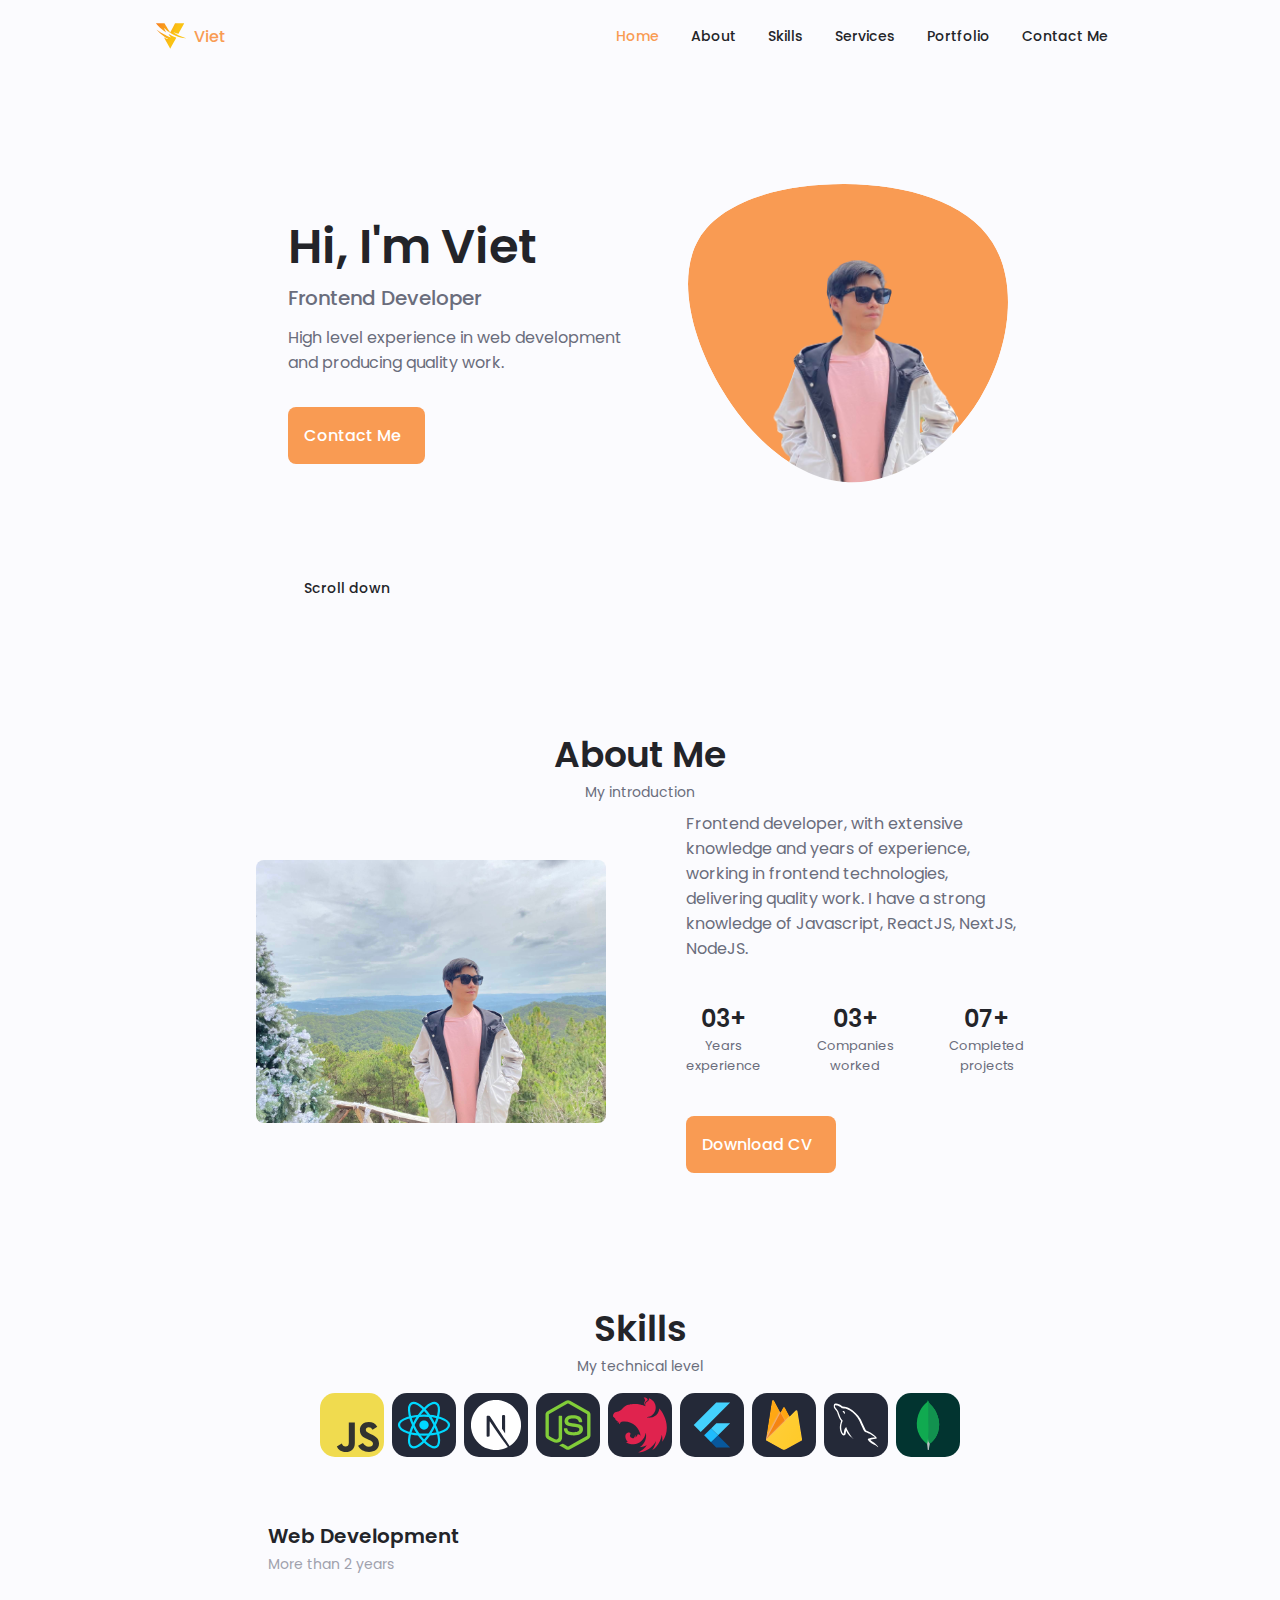
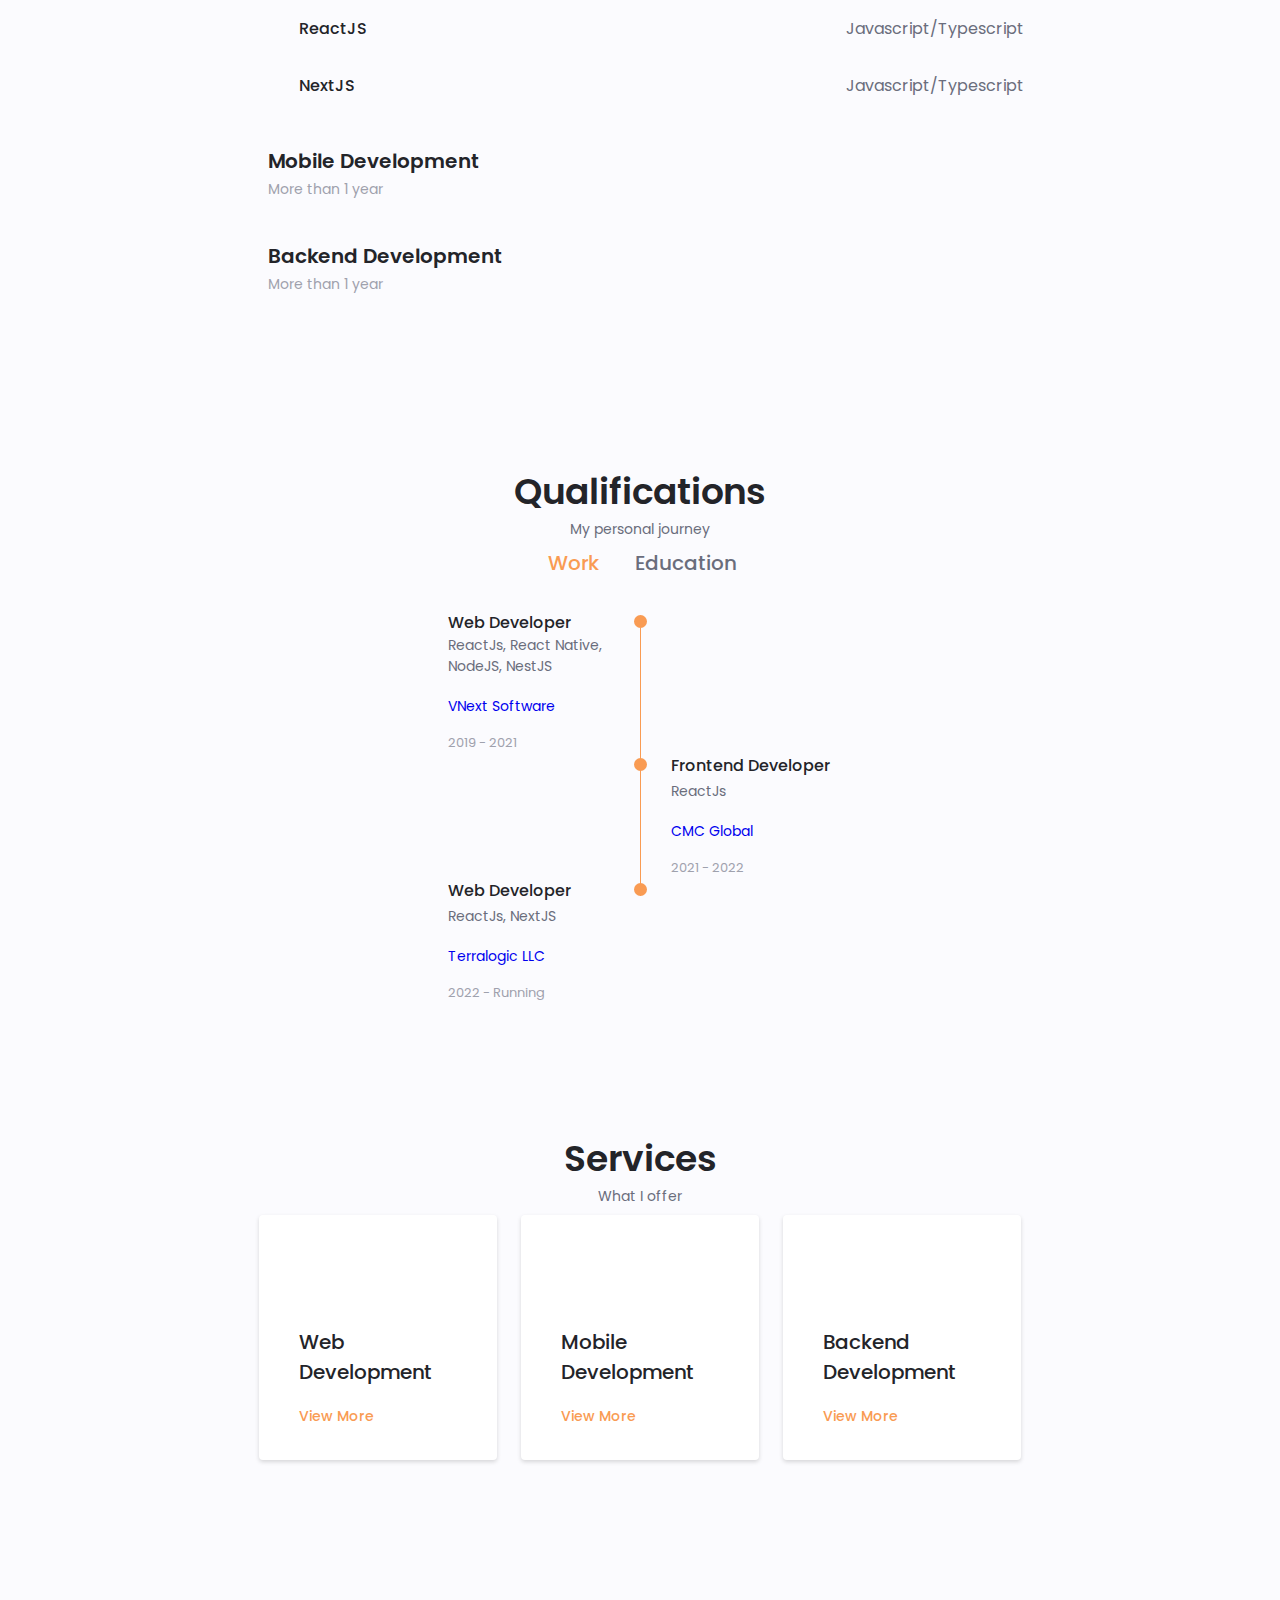
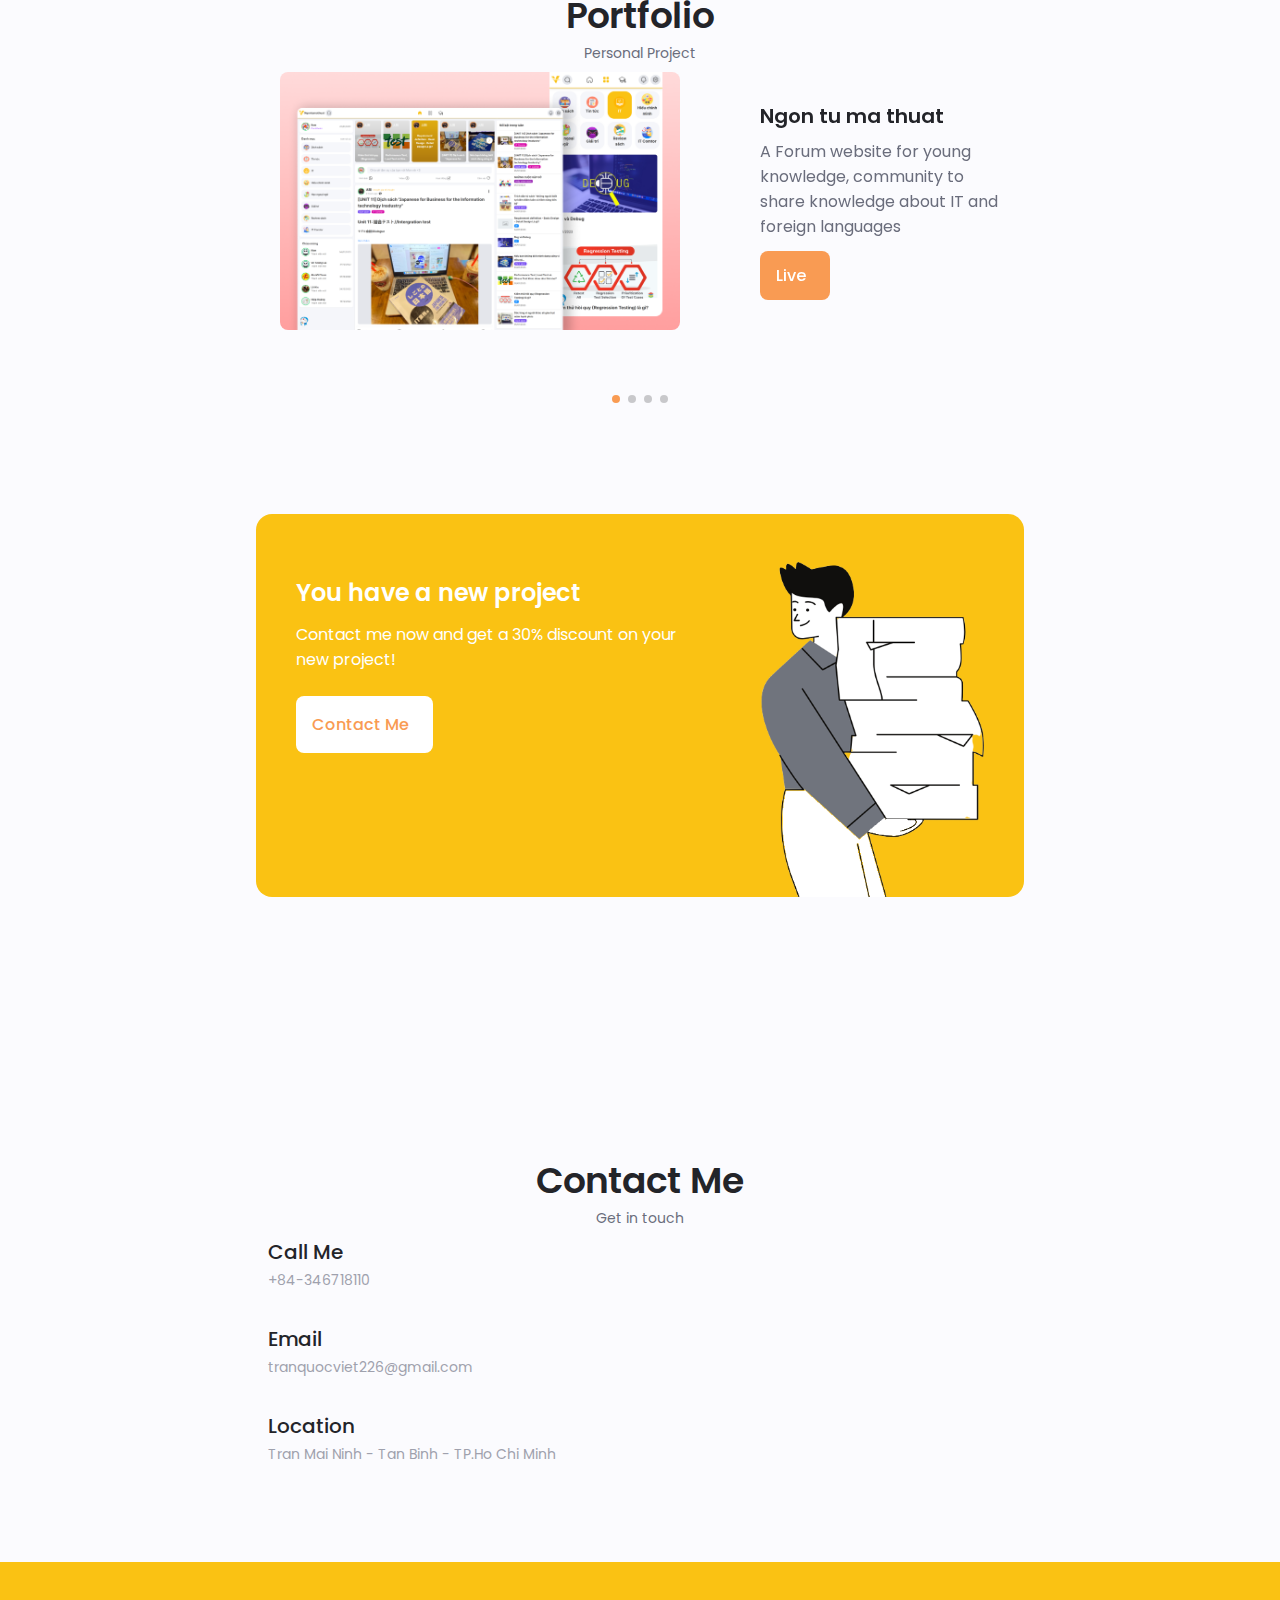
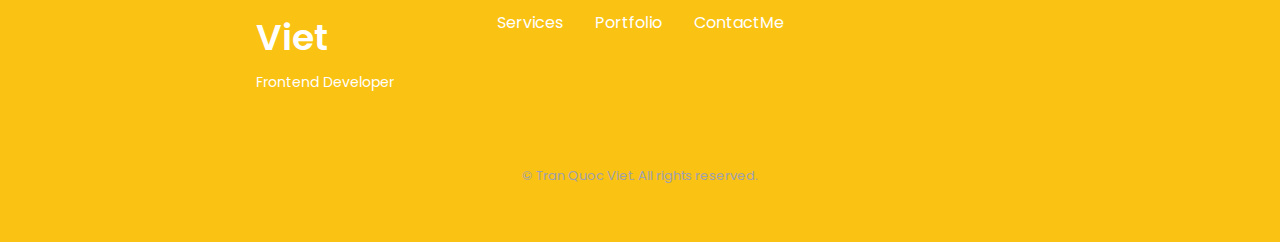
==== commit ba31ff5e: "Update index.html" ====
--- a/index.html
+++ b/index.html
@@ -115,7 +115,7 @@
             </svg>
           </div>
           <div class="home__data">
-            <h1 class="home__title">Hi, I'am Viet</h1>
+            <h1 class="home__title">Hi, I'm Viet</h1>
             <h3 class="home__subtitle">Frontend Developer</h3>
             <p class="home__description">
               High level experience in web development and
@@ -923,4 +923,4 @@
   <script src="assets/js/main.js"></script>
 </body>
 
-</html>+</html>
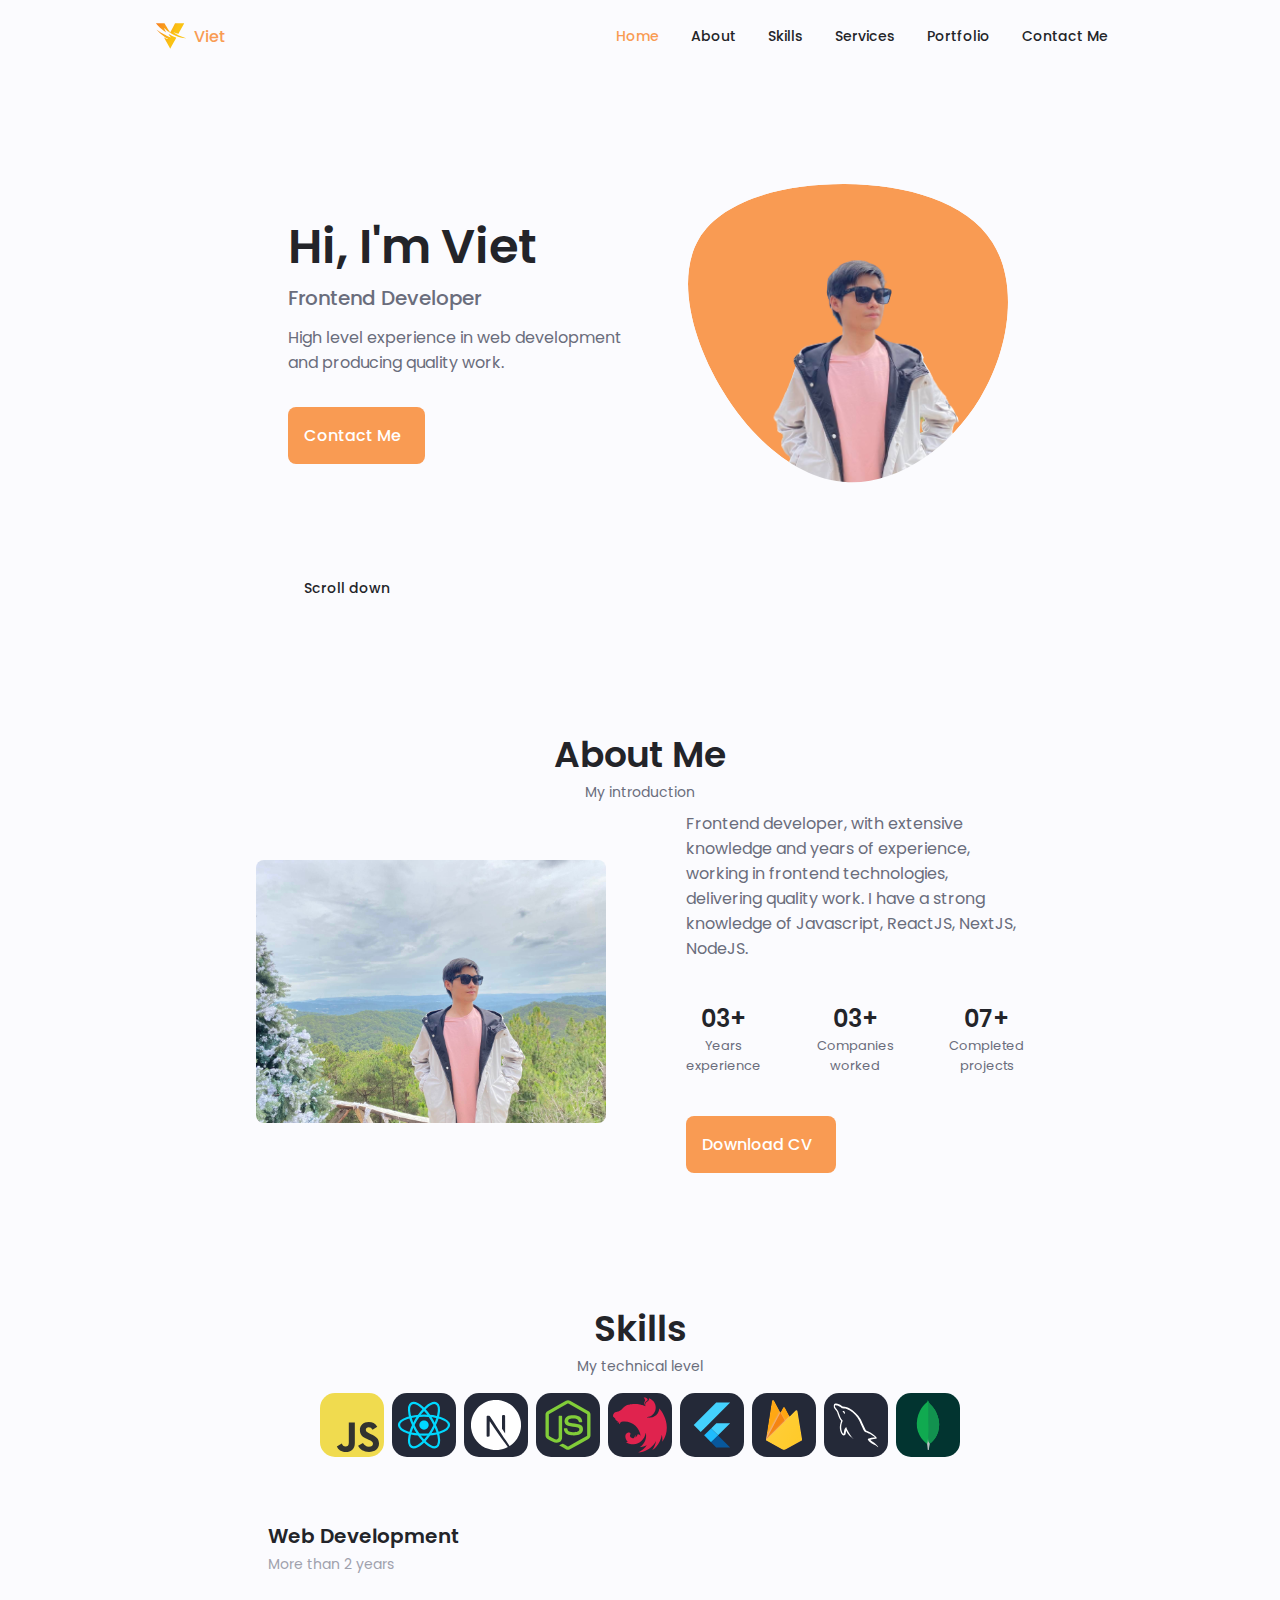
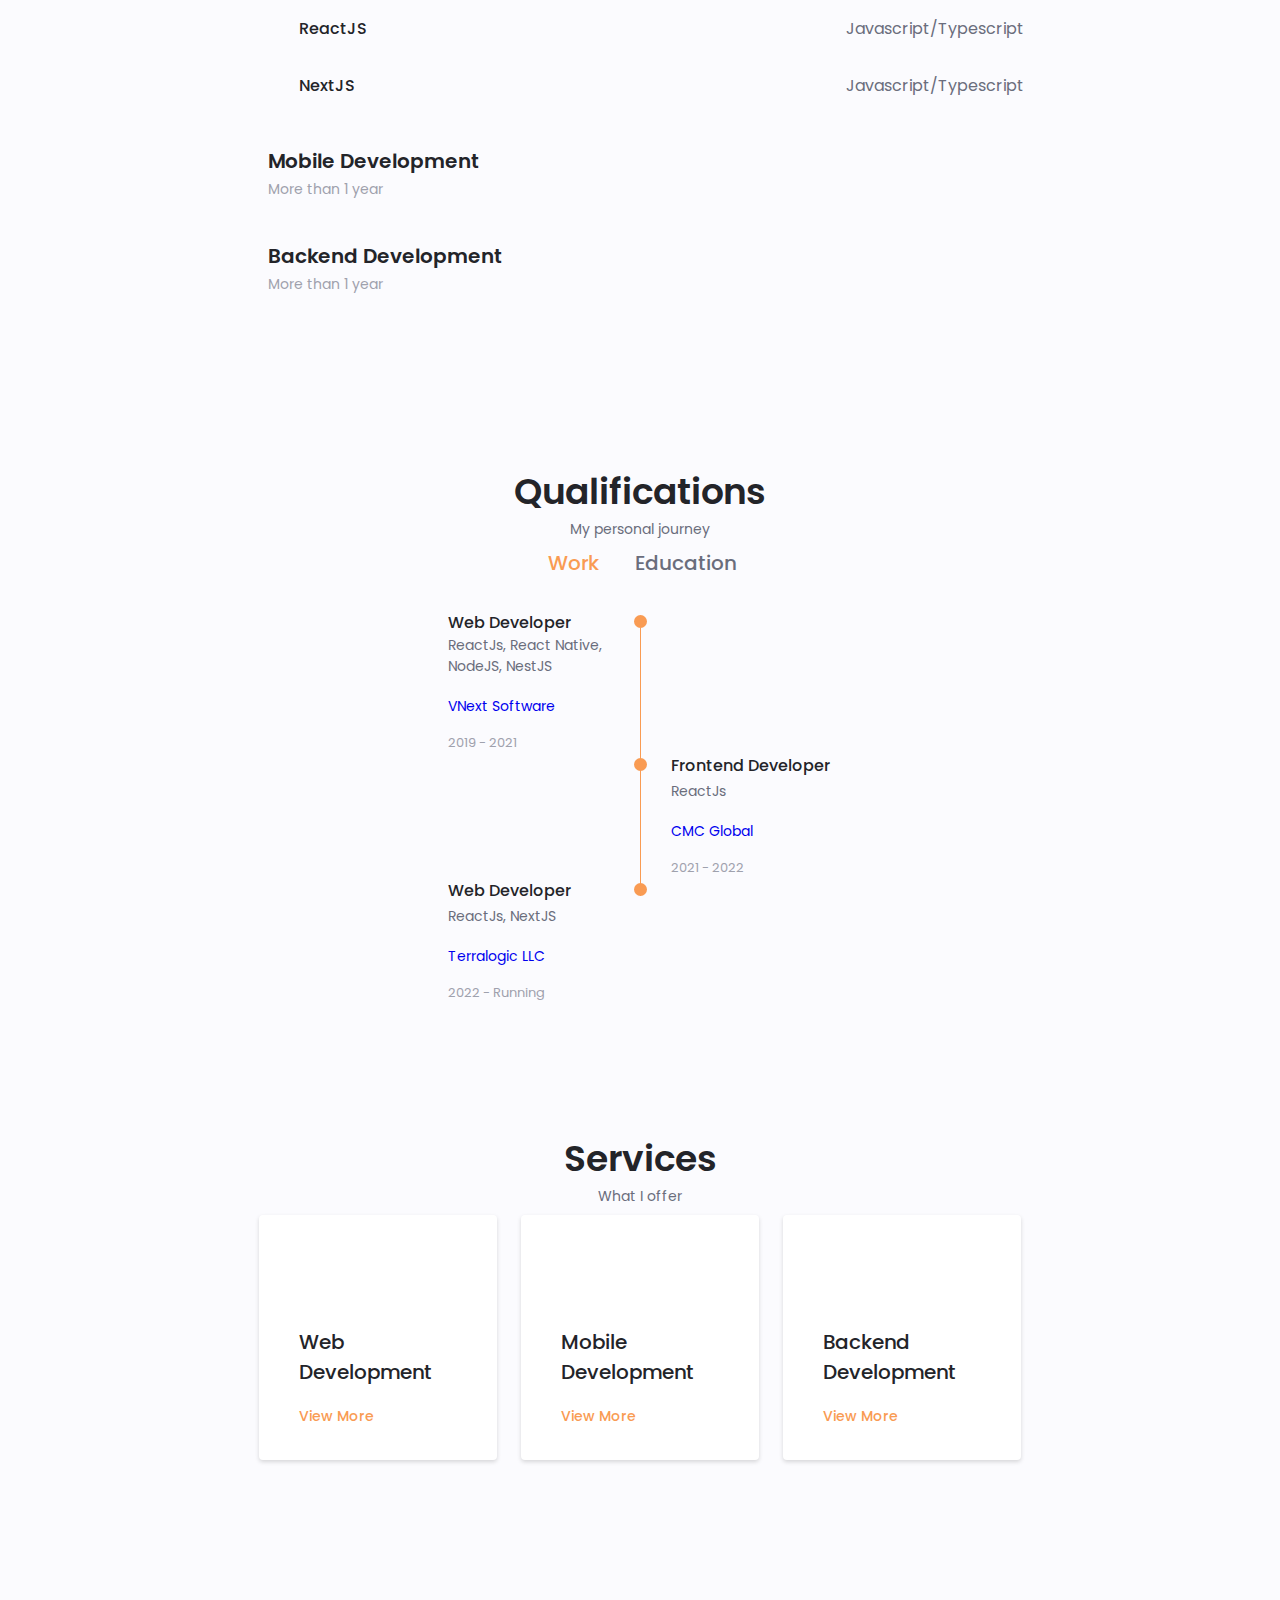
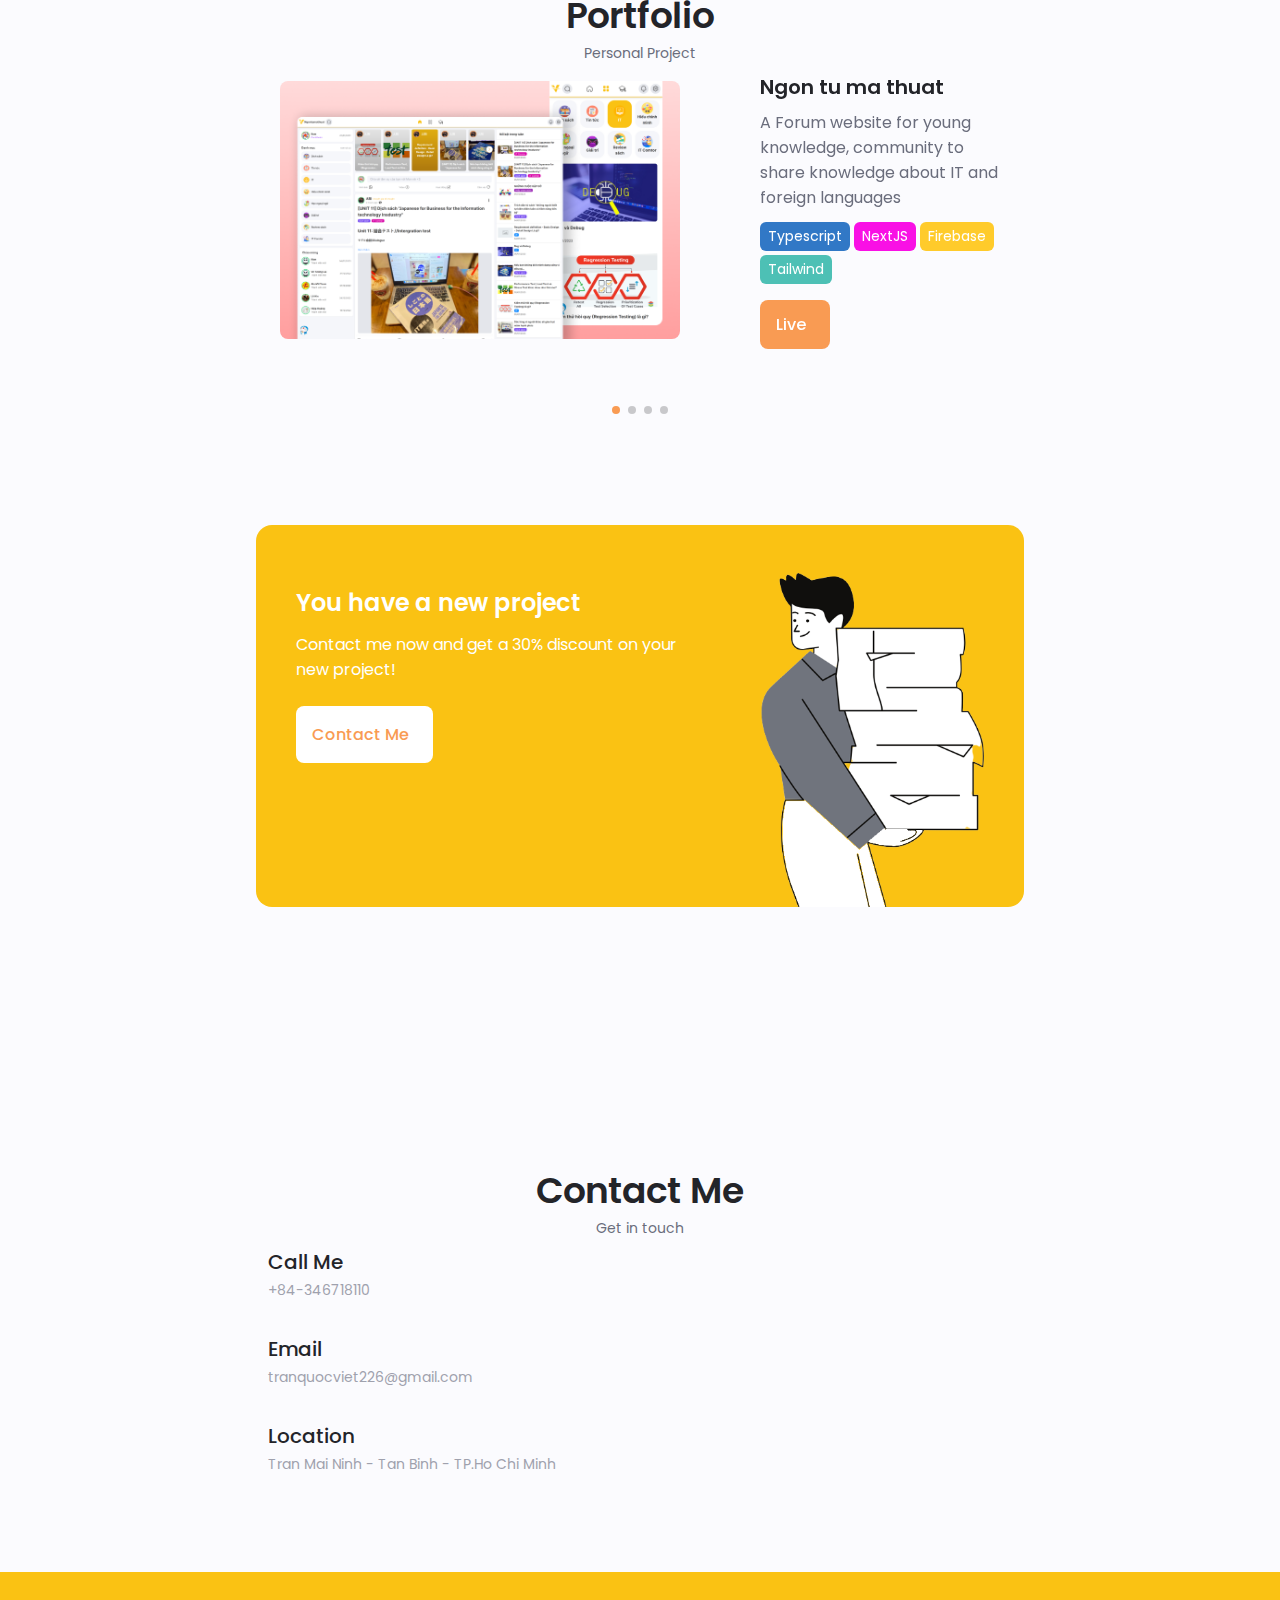
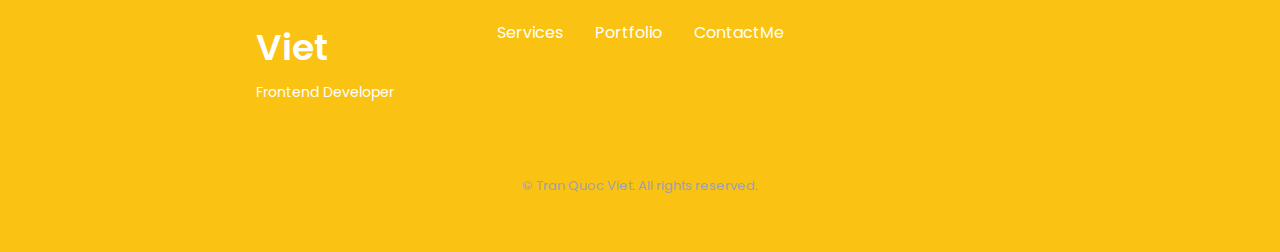
==== commit 251059fc: "add tech tag" ====
--- a/index.html
+++ b/index.html
@@ -689,6 +689,13 @@
               <p class="portfolio__description">
                 A Forum website for young knowledge, community to share knowledge about IT and foreign languages
               </p>
+              <div class="portfolio__tech">
+                <div class="portfolio__tag-typescript">Typescript</div>
+                <div class="portfolio__tag-next">NextJS</div>
+                <div class="portfolio__tag-firebase">Firebase</div>
+                <div class="portfolio__tag-tailwind">Tailwind</div>
+              </div>
+
               <a href="https://ngontumathuat.com/" target="_blank"
                 class="button button--flex button--small portfolio__button">
                 Live
@@ -706,6 +713,12 @@
               <p class="portfolio__description">
                 News, Blog and Magazine website
               </p>
+              <div class="portfolio__tech">
+                <div class="portfolio__tag-typescript">Typescript</div>
+                <div class="portfolio__tag-react">ReactJS</div>
+                <div class="portfolio__tag-nodejs">NodeJS</div>
+                <div class="portfolio__tag-material">Material UI</div>
+              </div>
               <a href="#" class="button button--flex button--small portfolio__button">
                 Demo
                 <i class="uil uil-arrow-right button__icon"></i>
@@ -722,6 +735,10 @@
               <p class="portfolio__description">
                 Coody Now is a food delivery application developed using React Native
               </p>
+              <div class="portfolio__tech">
+                <div class="portfolio__tag-javascript">Javascript</div>
+                <div class="portfolio__tag-react">React Native</div>
+              </div>
               <a href="#" class="button button--flex button--small portfolio__button">
                 Demo
                 <i class="uil uil-arrow-right button__icon"></i>
@@ -738,6 +755,11 @@
               <p class="portfolio__description">
                 Chat & Dating
               </p>
+              <div class="portfolio__tech">
+                <div class="portfolio__tag-javascript">Javascript</div>
+                <div class="portfolio__tag-react">React Native</div>
+                <div class="portfolio__tag-nodejs">NodeJS</div>
+              </div>
               <a href="#" class="button button--flex button--small portfolio__button">
                 Demo
                 <i class="uil uil-arrow-right button__icon"></i>
@@ -923,4 +945,4 @@
   <script src="assets/js/main.js"></script>
 </body>
 
-</html>
+</html>--- a/assets/css/styles.css
+++ b/assets/css/styles.css
@@ -776,6 +776,46 @@
     justify-self: center;
 }
 
+.portfolio__tech {
+    display: flex;
+    flex-wrap: wrap;
+    gap: 4px;
+    margin-bottom: 16px;
+}
+
+.portfolio__tech div {
+    padding: 4px 8px 4px 8px;
+    border-radius: 6px;
+    color: #FFF;
+    width: fit-content;
+    font-size: 14px;
+}
+
+.portfolio__tag-typescript {
+    background-color: #3178C6;
+}
+.portfolio__tag-javascript {
+    background-color: #F7DF1E;
+}
+.portfolio__tag-react {
+    background-color: #61DBFB;
+}
+.portfolio__tag-next {
+    background-color: #f910e5;
+}
+.portfolio__tag-firebase {
+    background-color: #FFCB2B;
+}
+.portfolio__tag-tailwind {
+    background-color: #4DC0B5;
+}
+.portfolio__tag-nodejs {
+    background-color: #3c873a;
+}
+.portfolio__tag-material {
+    background-color: #1976d2;
+}
+
 .portfolio__title {
     font-size: var(--h3-font-size);
     margin-bottom: var(--mb-0-5);
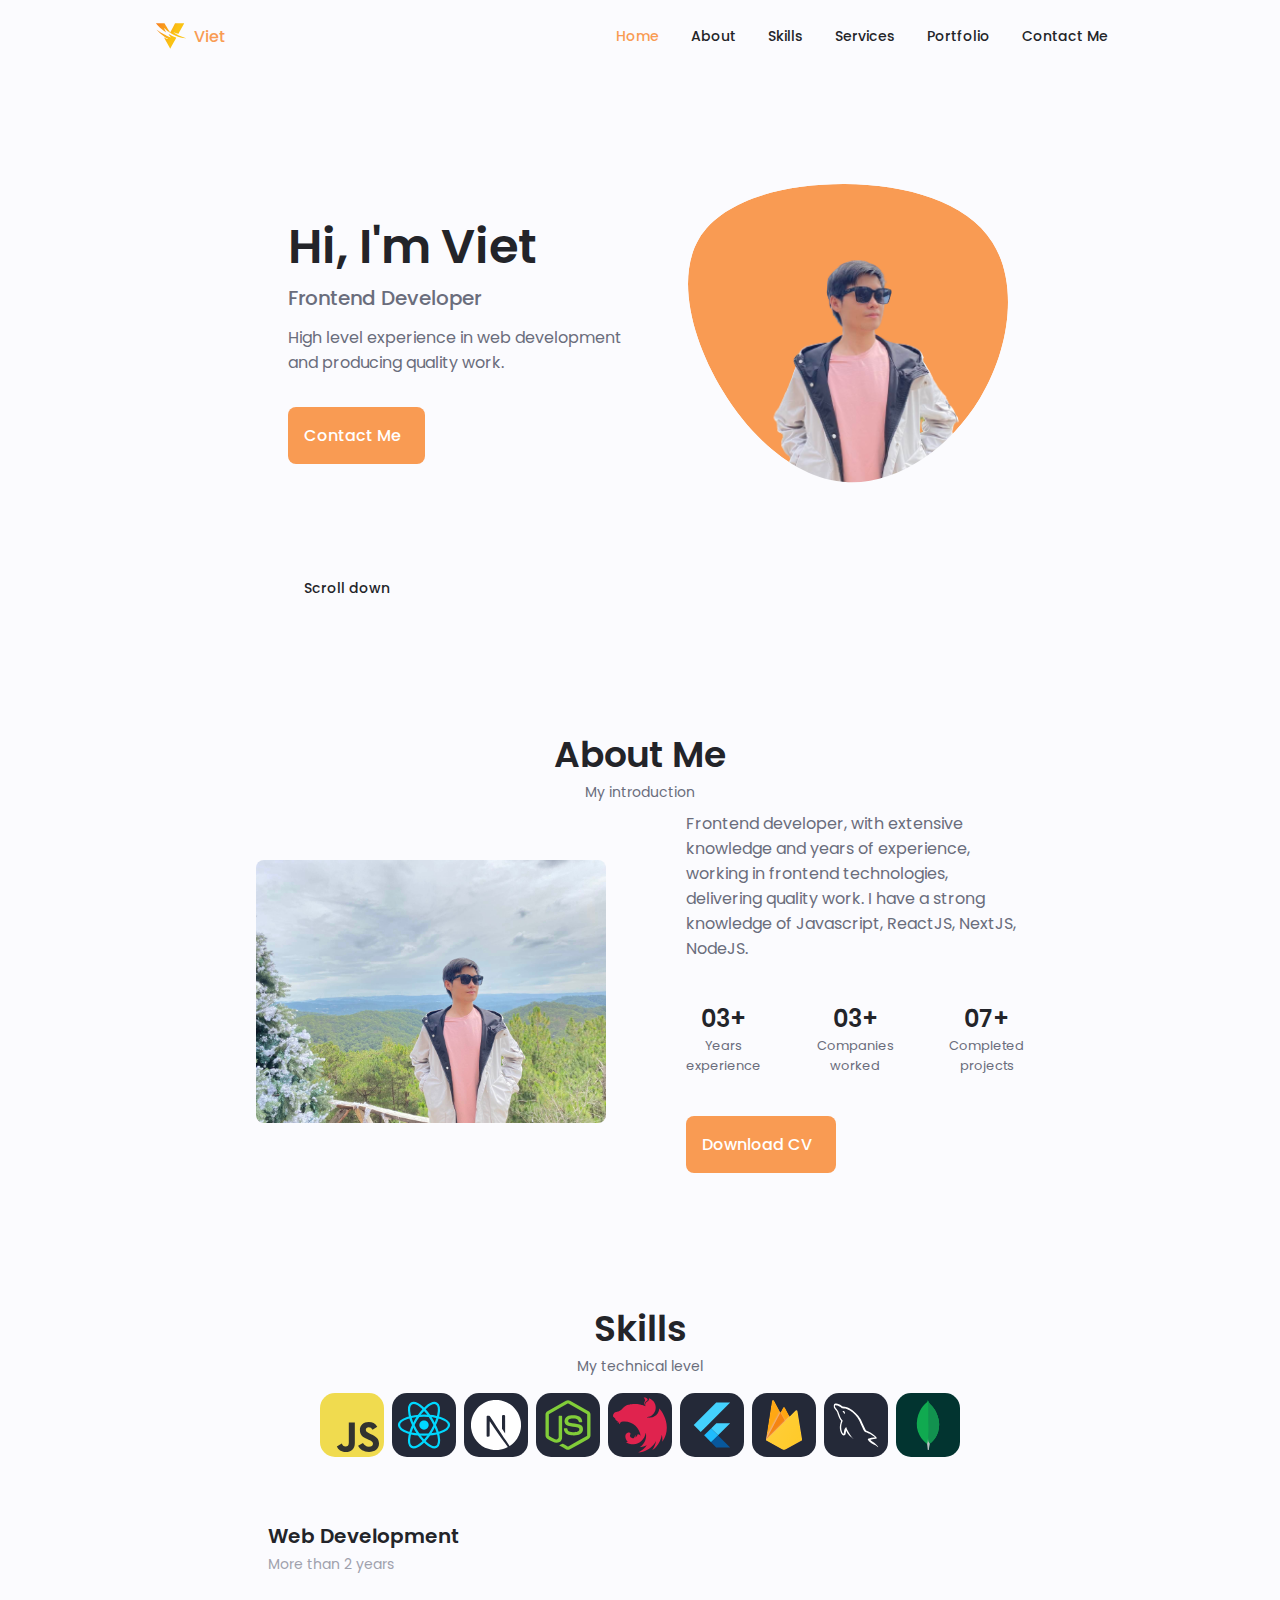
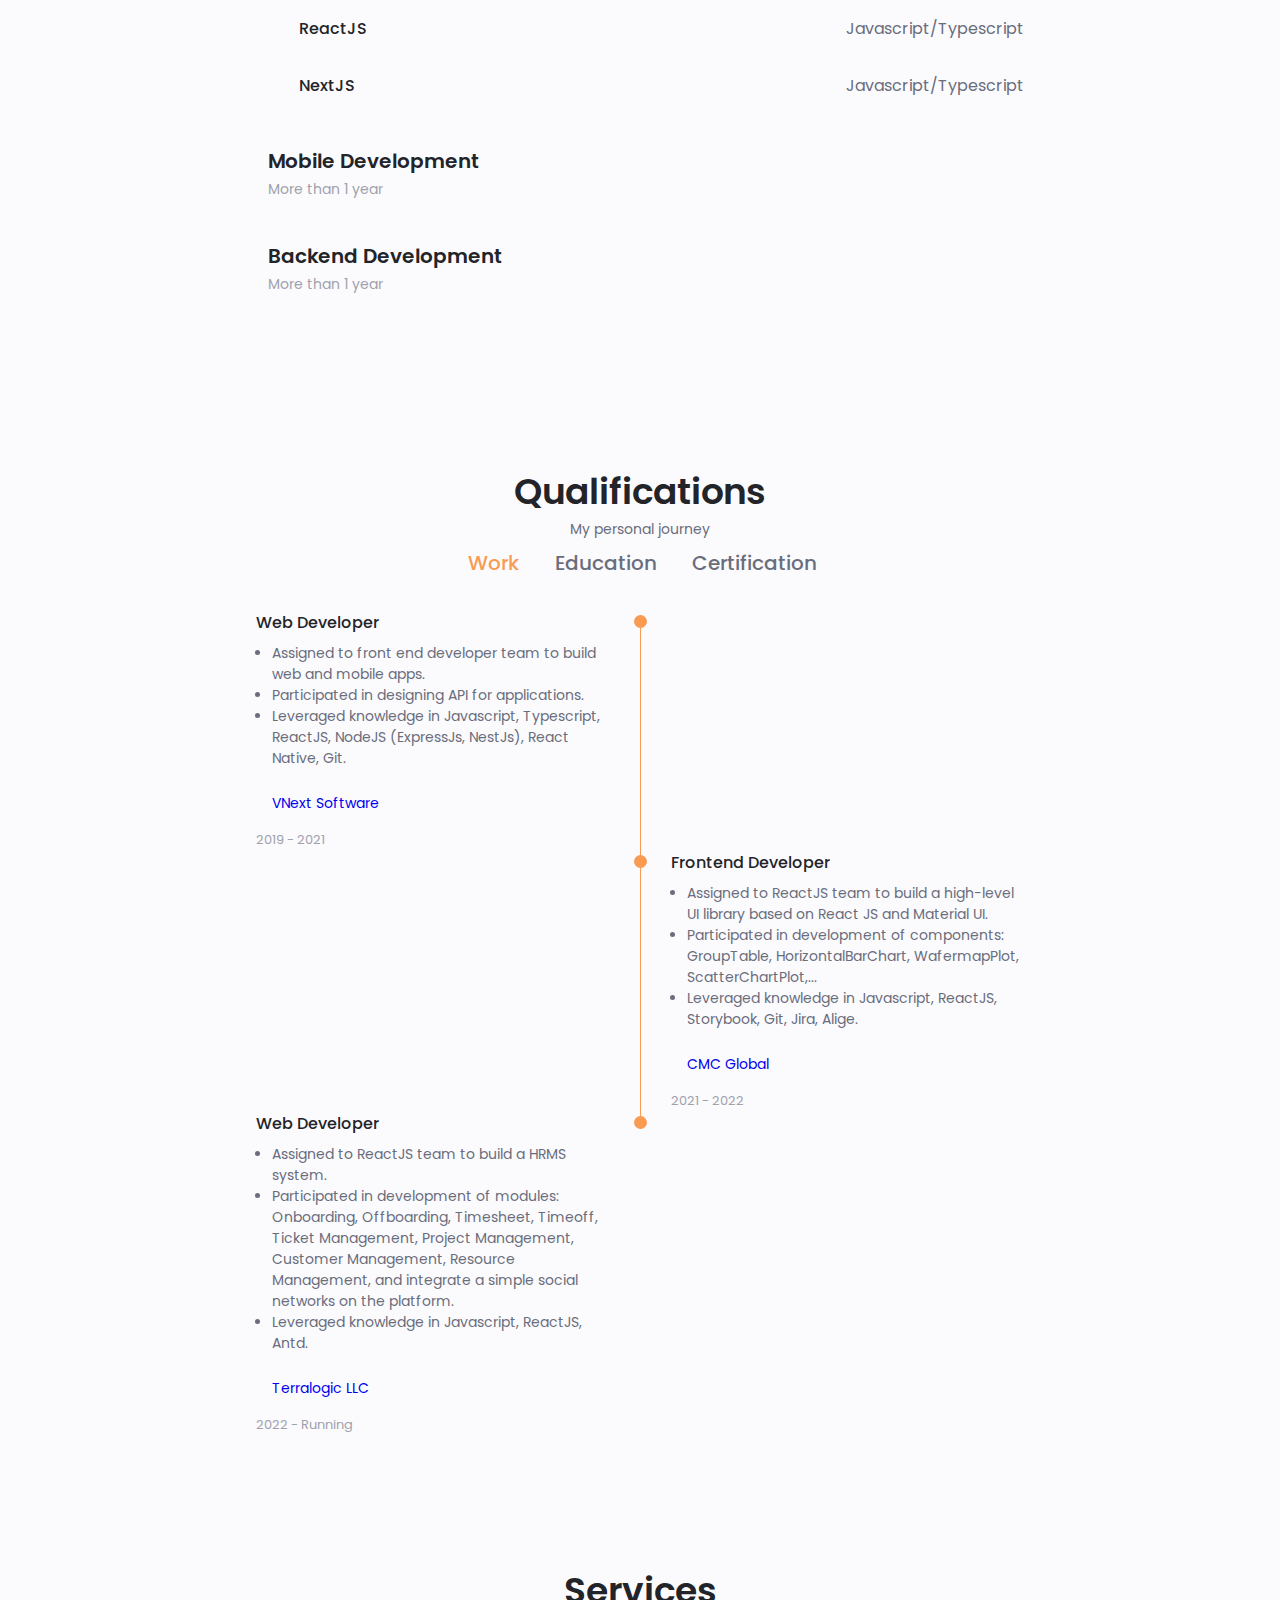
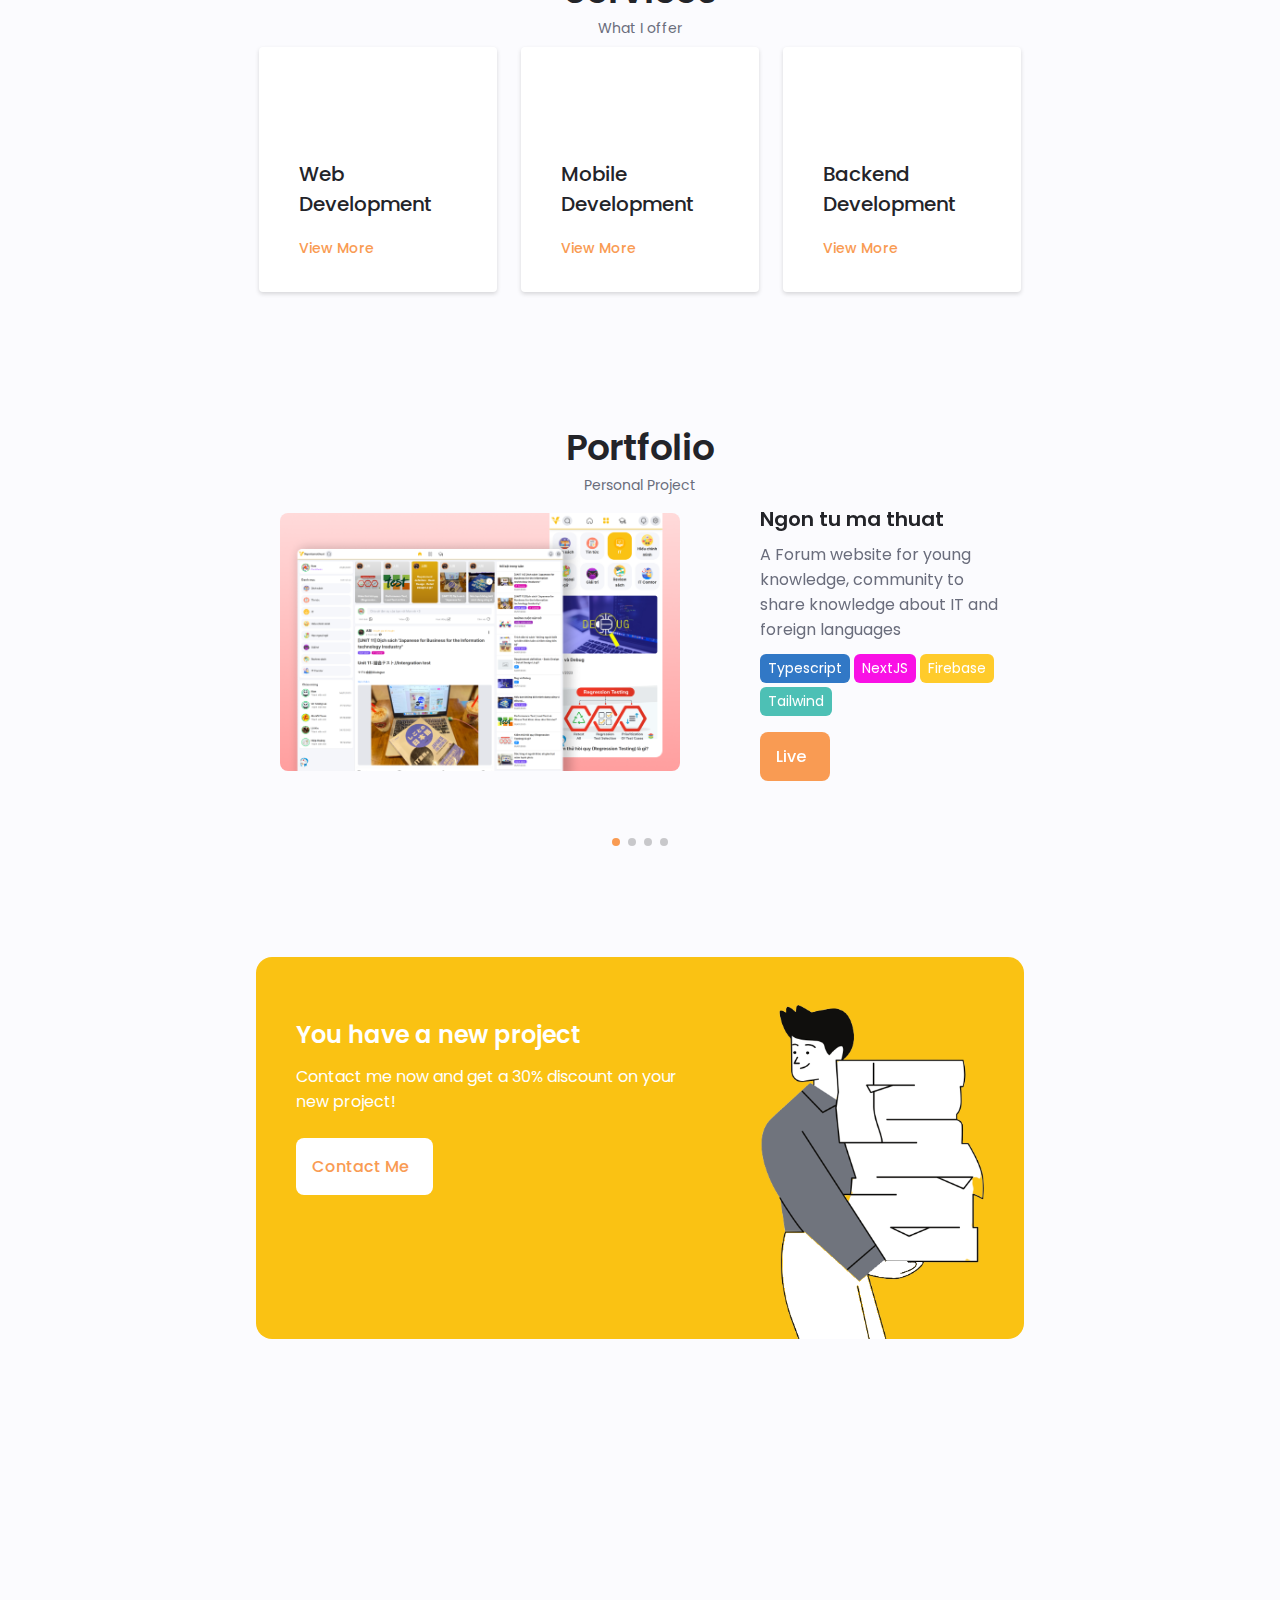
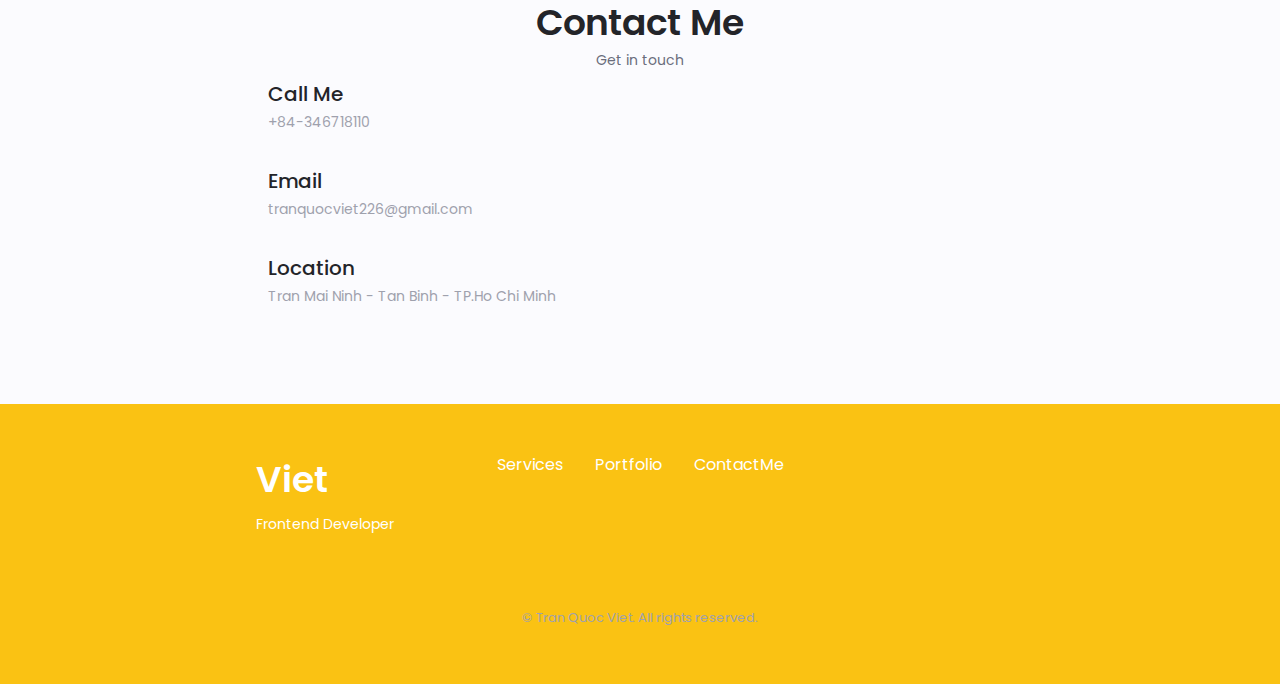
==== commit c72e1763: "feat: add certifications" ====
--- a/index.html
+++ b/index.html
@@ -422,6 +422,10 @@
             <i class="uil uil-graduation-cap qualification__icon"></i>
             Education
           </div>
+          <div class="qualification__button button--flex" data-target="#certification">
+            <i class="uil uil-award qualification__icon"></i>
+            Certification
+          </div>
         </div>
 
         <div class="qualification__sections">
@@ -470,9 +474,16 @@
             <div class="qualification__data">
               <div>
                 <h3 class="qualification__title">Web Developer</h3>
-                <span class="qualification__subtitle">
-                  ReactJs, React Native, NodeJS, NestJS
-                </span>
+                <div class="qualification__subtitle">
+                  <ul>
+                    <li>
+                      Assigned to front end developer team to build web and mobile apps.
+                    </li>
+                    <li>Participated in designing API for applications.</li>
+                    <li>Leveraged knowledge in Javascript, Typescript, ReactJS, NodeJS (ExpressJs, NestJs), React
+                      Native, Git.</li>
+                  </ul>
+                </div>
                 <span class="qualification__subtitle">
                   <a href="https://vnext.vn/" target="_blank">VNext Software</a>
                 </span>
@@ -500,10 +511,16 @@
                 <h3 class="qualification__title">
                   Frontend Developer
                 </h3>
-                <span class="qualification__subtitle">
-                  ReactJs
-                </span>
-                <div></div>
+                <div class="qualification__subtitle">
+                  <ul>
+                    <li>
+                      Assigned to ReactJS team to build a high-level UI library based on React JS and Material UI.
+                    </li>
+                    <li>Participated in development of components: GroupTable, HorizontalBarChart, WafermapPlot,
+                      ScatterChartPlot,...</li>
+                    <li>Leveraged knowledge in Javascript, ReactJS, Storybook, Git, Jira, Alige.</li>
+                  </ul>
+                </div>
                 <span class="qualification__subtitle">
                   <a href="https://cmcglobal.com.vn/" target="_blank">CMC Global</a>
                 </span>
@@ -518,9 +535,18 @@
             <div class="qualification__data">
               <div>
                 <h3 class="qualification__title">Web Developer</h3>
-                <span class="qualification__subtitle">
-                  ReactJs, NextJS
-                </span>
+                <div class="qualification__subtitle">
+                  <ul>
+                    <li>
+                      Assigned to ReactJS team to build a HRMS system.
+                    </li>
+                    <li>Participated in development of modules: Onboarding, Offboarding, Timesheet, Timeoff, Ticket
+                      Management, Project Management, Customer Management, Resource Management, and integrate a simple
+                      social networks on the platform.</li>
+                    <li>Leveraged knowledge in Javascript, ReactJS, Antd.</li>
+                  </ul>
+                </div>
+
                 <span class="qualification__subtitle">
                   <a href="https://terralogic.com/" target="_blank">Terralogic LLC</a>
                 </span>
@@ -534,6 +560,60 @@
                 <span class="qualification__rounder"></span>
               </div>
             </div>
+          </div>
+
+          <div class="qualification__content" data-content id="certification">
+            <!--===============================QUALIFICATION 1 ===========================-->
+            <div class="qualification__data">
+              <div>
+                <h3 class="qualification__title">FreeCodeCamp</h3>
+                <div class="qualification__subtitle">
+                  <ul>
+                    <li class="certification__title">
+                      <a target="_blank"
+                        href="https://www.freecodecamp.org/certification/fccb7c04178-0ee9-4429-ae1d-459f88844dd2/javascript-algorithms-and-data-structures">JavaScript
+                        Algorithms and Data Structures</a>
+                    </li>
+                    <li class="certification__title"> <a target="_blank"
+                        href="https://www.freecodecamp.org/certification/fccb7c04178-0ee9-4429-ae1d-459f88844dd2/responsive-web-design">Responsive
+                        Web Design</a></li>
+                  </ul>
+                </div>
+
+                <div class="qualification__calendar">
+                  <i class="uil uil-calendar-alt"></i>
+                  January 11, 2023
+                </div>
+              </div>
+              <div>
+                <span class="qualification__rounder"></span>
+                <span class="qualification__line"></span>
+              </div>
+
+            </div>
+            <!--===============================QUALIFICATION 2 ===========================-->
+            <div class="qualification__data">
+              <div></div>
+              <div>
+                <span class="qualification__rounder"></span>
+              </div>
+              <!-- 
+              <div>
+                <h3 class="qualification__title">
+                  AWS
+                </h3>
+                <div class="qualification__subtitle">
+                  <ul>
+                    <li>AWS Certified Cloud Practitioner</li>
+                  </ul>
+                </div>
+                <div class="qualification__calendar">
+                  <i class="uil uil-calendar-alt"></i>
+                  2021 - 2022
+                </div>
+              </div> -->
+            </div>
+            <!--===============================QUALIFICATION 3 ===========================-->
           </div>
         </div>
       </div>
--- a/assets/css/styles.css
+++ b/assets/css/styles.css
@@ -241,6 +241,10 @@
         border-radius: 1.5rem 1.5rem 0 0;
         transition: .3s;
     }
+    .qualification__container {
+        margin-left: 16px;
+        margin-right: 16px;
+    }
 }
 
 .nav__list {
@@ -345,10 +349,6 @@
 
 .home__description {
     margin-bottom: var(--mb-2);
-}
-
-.home__scroll {
-    /*display: none;*/
 }
 
 .home__scroll-button {
@@ -622,6 +622,16 @@
     display: inline-block;
     font-size: var(--small-font-size);
     margin-bottom: var(--mb-1);
+    margin-top: 8px;
+    padding-left: 16px;
+}
+
+.certification__title {
+    margin-bottom: 8px;;
+}
+
+.qualification__subtitle ul li {
+    list-style: disc;
 }
 
 .qualification__calendar {
@@ -661,7 +671,12 @@
     border-bottom: 3px solid var(--first-color-alt);
     border-radius: .2rem;
 }
-
+.qualification__certification-img {
+    margin: 16px auto;
+}
+.qualification__certification-img img {
+    width: 200px;
+}
 /*==================== SERVICES ====================*/
 .services__container {
     gap: 1.5rem;
@@ -1079,10 +1094,6 @@
         margin-bottom: 4rem;
     }
 
-    .qualification__data {
-        gap: .5rem;
-    }
-
     .services__container {
         grid-template-columns: max-content;
         justify-content: center;
@@ -1100,6 +1111,14 @@
         width: 200px;
     }
 
+    .qualification__data {
+        gap: .5rem;
+        column-gap: 0.5rem;
+    }
+
+    .qualification__certification-img img {
+        width: 150px;
+    }
     /*============= This is not implemented now ===============*/
     /*.testimonial__data,*/
     /*.testimonial__header{*/
@@ -1129,6 +1148,13 @@
         margin: 16px;
         margin-bottom: 4rem;
     }
+    .qualification__data {
+        gap: .5rem;
+        column-gap: 0.5rem;
+    }
+    .qualification__certification-img img {
+        width: 150px;
+    }
 }
 
 /* For medium devices */
@@ -1167,6 +1193,13 @@
         margin: 16px;
         margin-bottom: 4rem;
     }
+    .qualification__data {
+        gap: .5rem;
+        column-gap: 1.5rem;
+    }
+    .qualification__certification-img img {
+        width: 200px;
+    }
 }
 
 @media screen and (min-width: 768px) {
@@ -1286,7 +1319,7 @@
     }
 
     .qualification__sections {
-        grid-template-columns: .5fr;
+        grid-template-columns: 1fr;
     }
 
     .services__container {
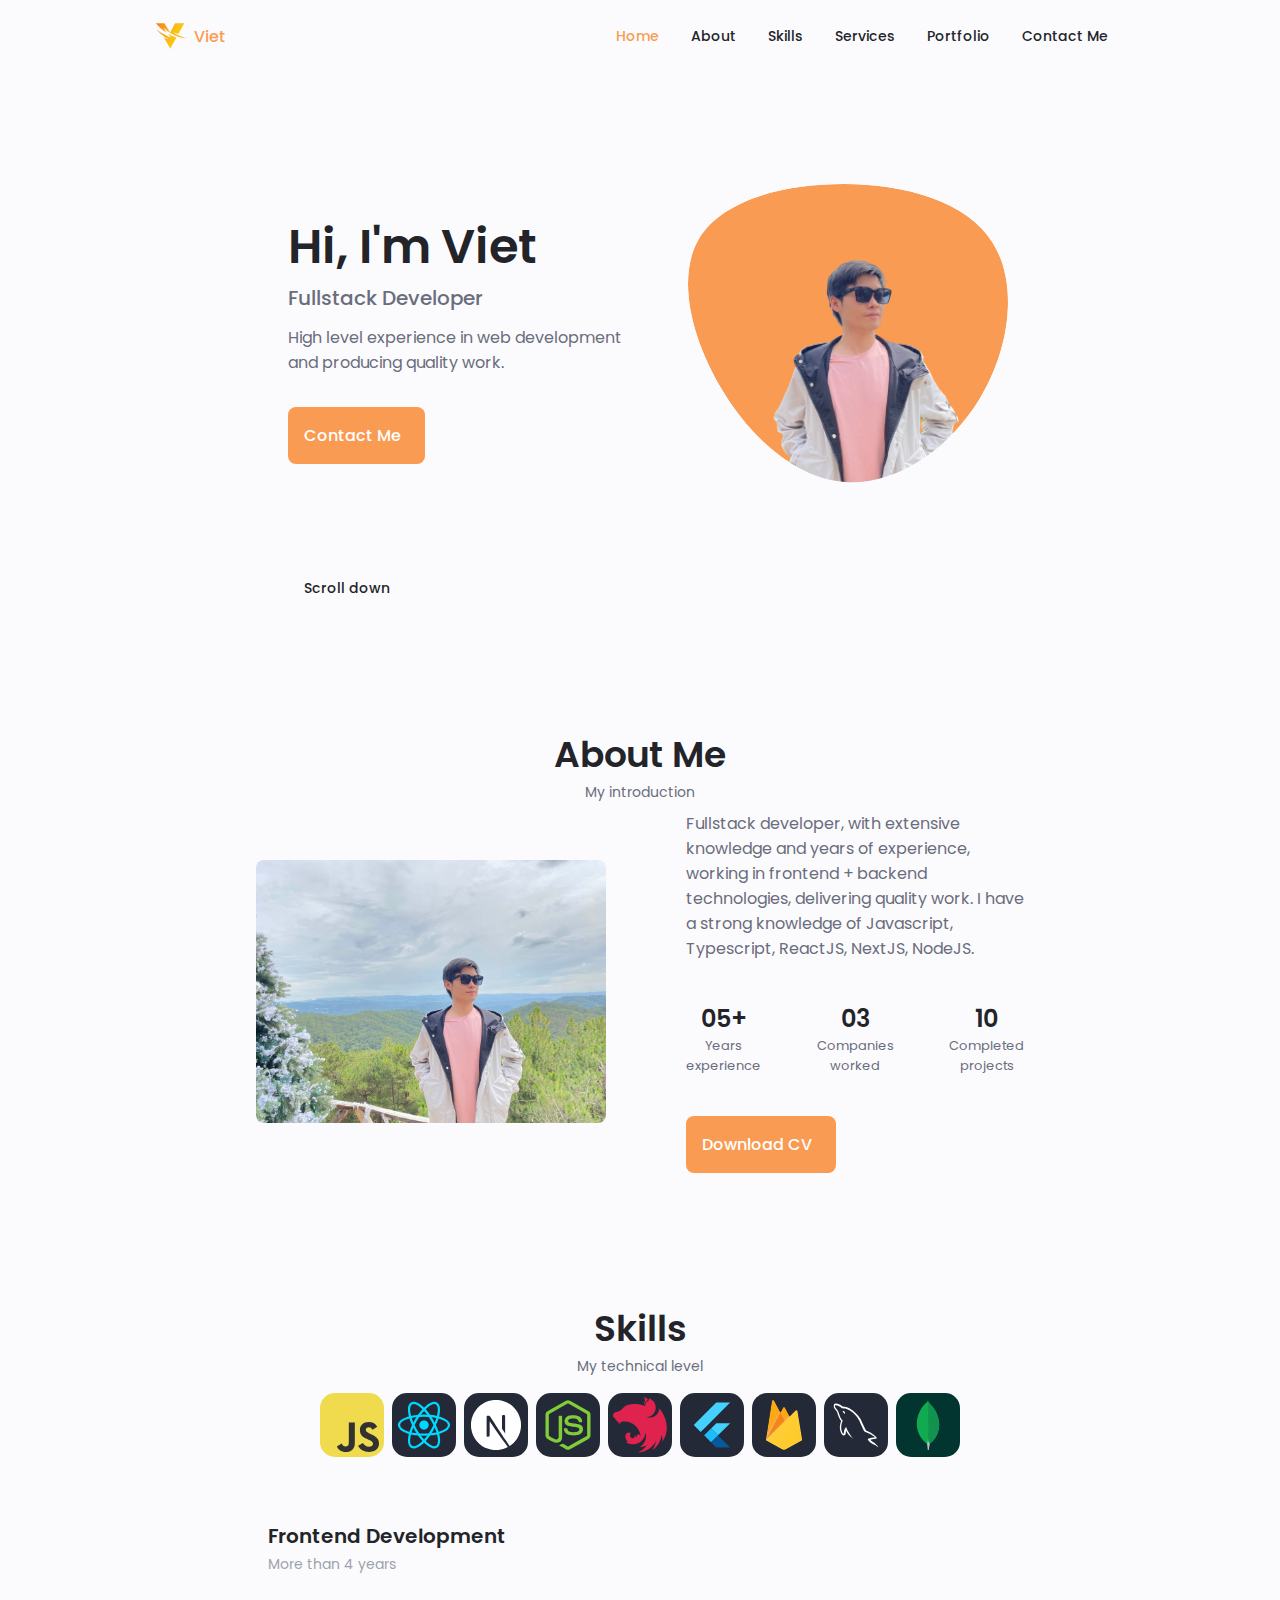
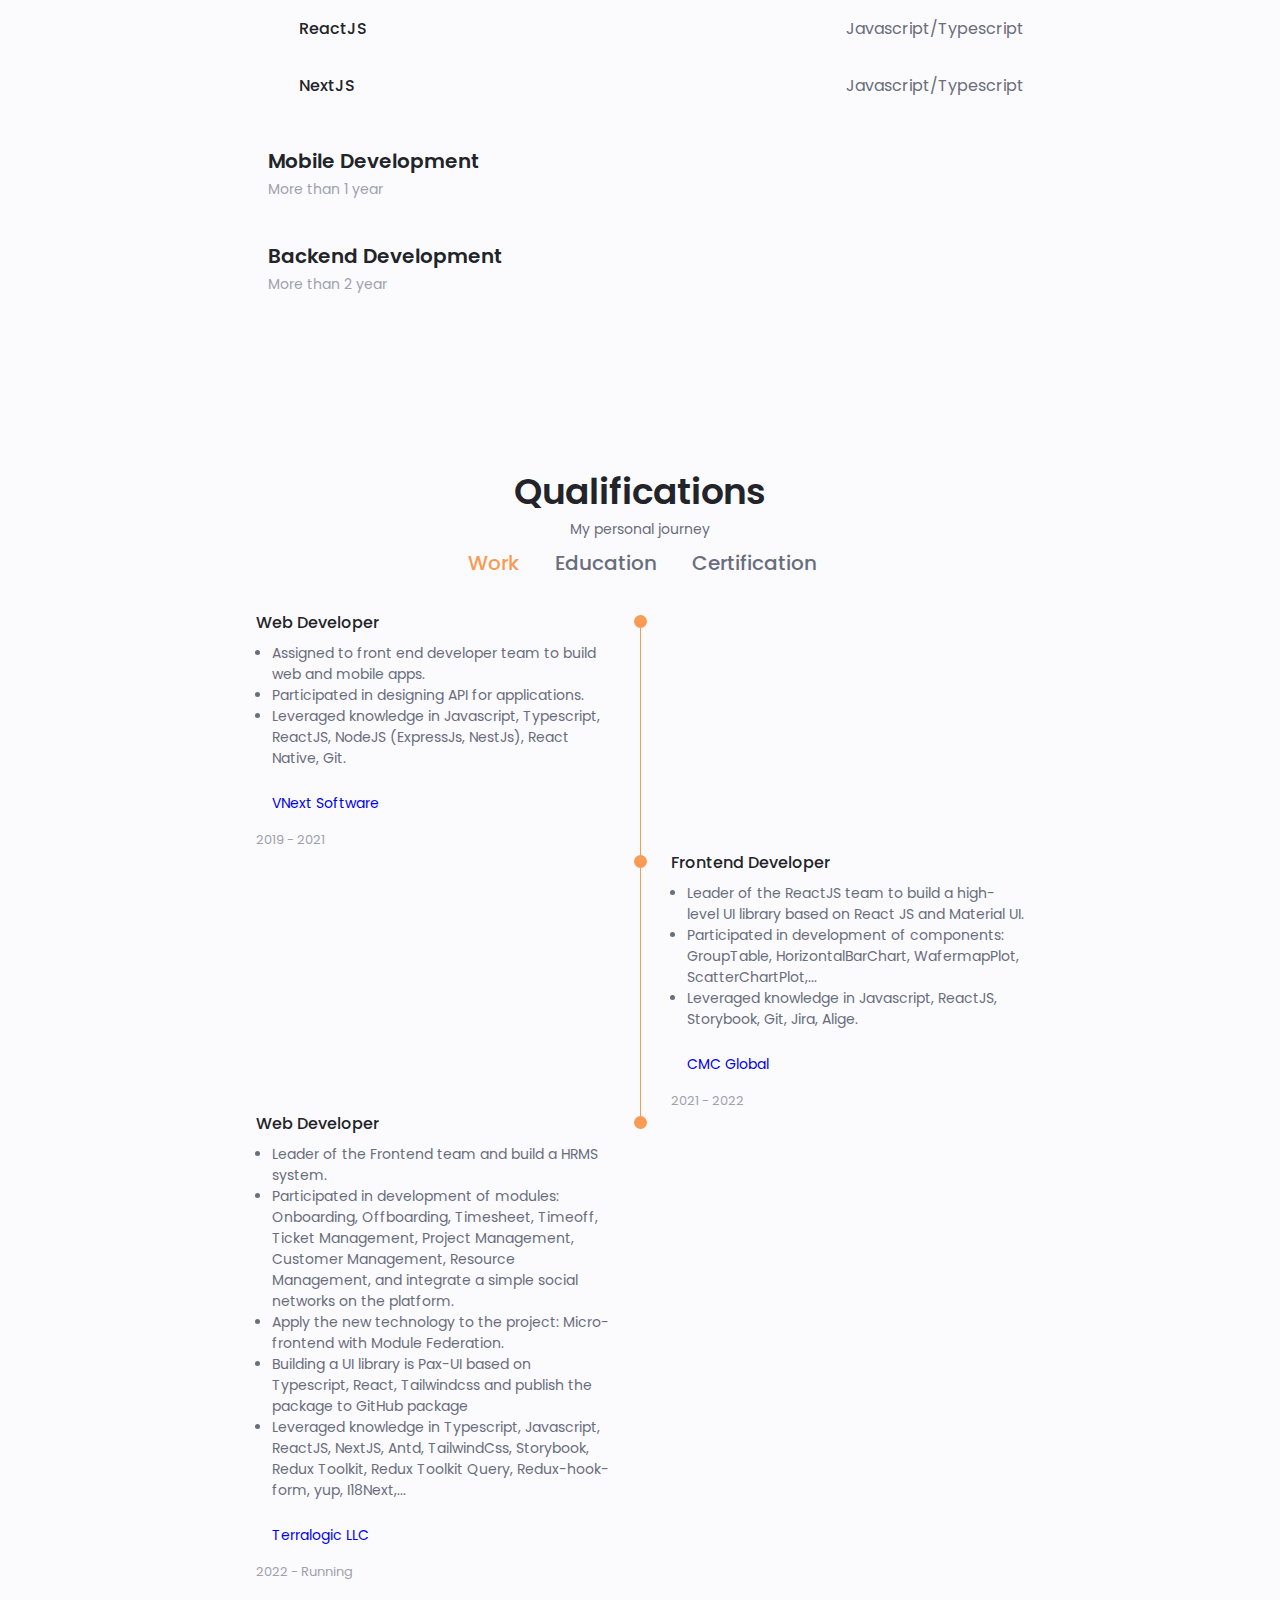
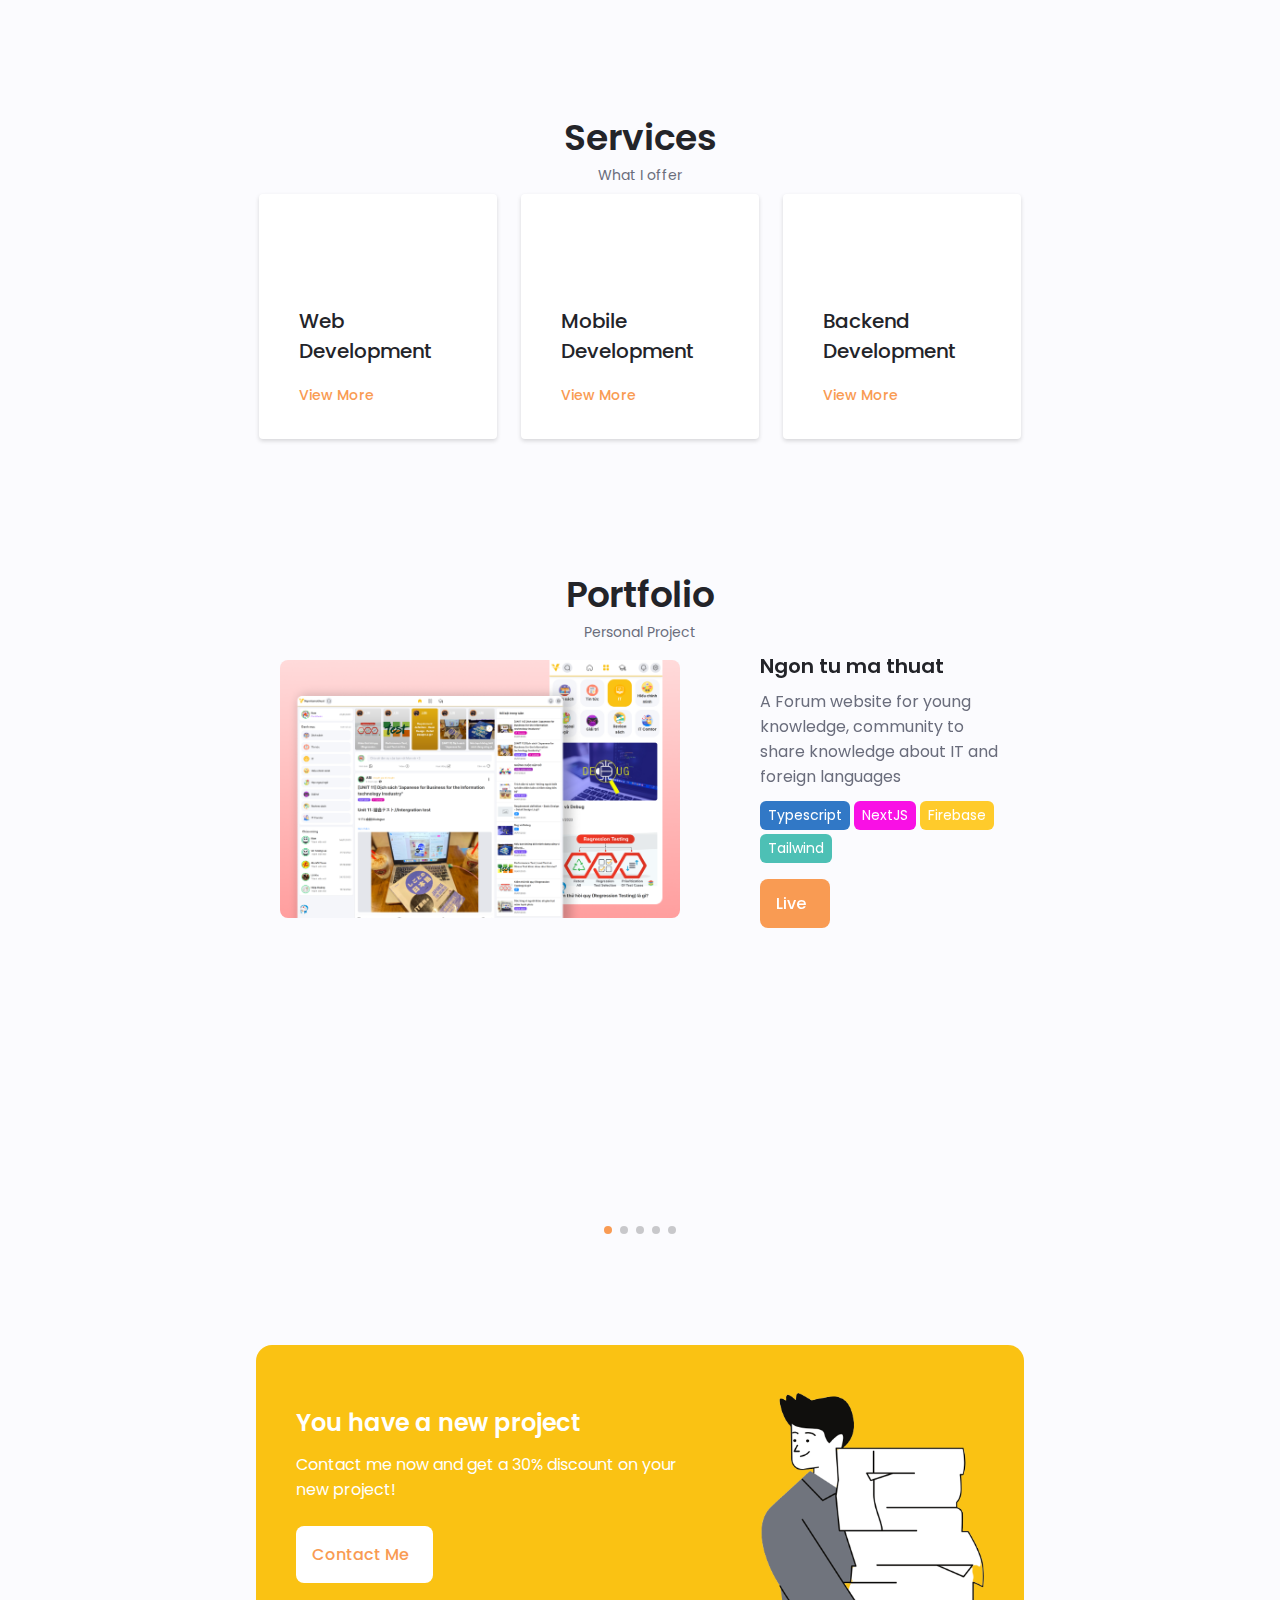
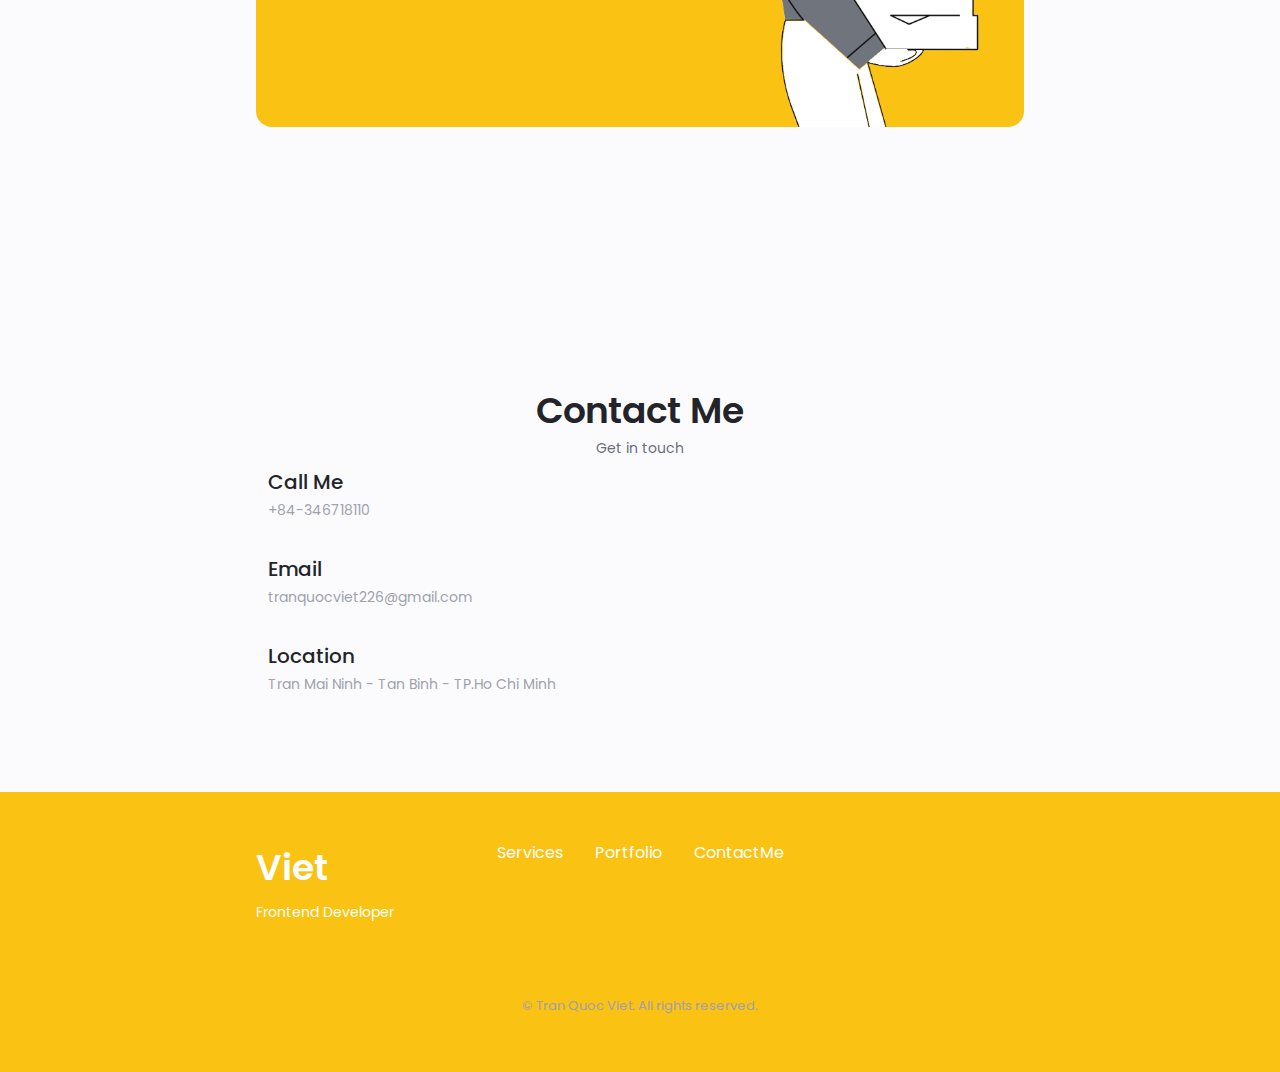
==== commit 61ae1f14: "Update index.html" ====
--- a/index.html
+++ b/index.html
@@ -4,11 +4,11 @@
 <head>
   <meta charset="UTF-8" />
   <meta name="viewport" content="width=device-width, initial-scale=1.0" />
-  <meta name="description" content="Hi, I'am Viet" />
+  <meta name="description" content="Hi, I'm Viet" />
   <meta property="og:url" content="https://tranquocviet226.github.io/" />
   <meta property="og:type" content="article" />
   <meta property="og:title" content="Tran Quoc Viet" />
-  <meta property="og:description" content="Hi, I'am Viet" />
+  <meta property="og:description" content="Hi, I'm Viet" />
   <meta property="og:image" content="assets/img/portfolio.png" />
   <link rel="icon" type="image/x-icon" href="assets/img/ic_logo.svg" />
   <!--==================== UNICONS ====================-->
@@ -116,7 +116,7 @@
           </div>
           <div class="home__data">
             <h1 class="home__title">Hi, I'm Viet</h1>
-            <h3 class="home__subtitle">Frontend Developer</h3>
+            <h3 class="home__subtitle">Fullstack Developer</h3>
             <p class="home__description">
               High level experience in web development and
               producing quality work.
@@ -147,28 +147,28 @@
 
         <div class="about__data">
           <p class="about__description">
-            Frontend developer, with extensive knowledge and years of
-            experience, working in frontend technologies, delivering quality
-            work. I have a strong knowledge of Javascript, ReactJS, NextJS, NodeJS.
+            Fullstack developer, with extensive knowledge and years of
+            experience, working in frontend + backend technologies, delivering quality
+            work. I have a strong knowledge of Javascript, Typescript, ReactJS, NextJS, NodeJS.
           </p>
 
           <div class="about__info">
             <div>
-              <span class="about__info-title">03+</span>
+              <span class="about__info-title">05+</span>
               <span class="about__info-name">Years <br />
                 experience
               </span>
             </div>
 
             <div>
-              <span class="about__info-title">03+</span>
+              <span class="about__info-title">03</span>
               <span class="about__info-name">Companies <br />
                 worked
               </span>
             </div>
 
             <div>
-              <span class="about__info-title">07+</span>
+              <span class="about__info-title">10</span>
               <span class="about__info-name">Completed <br />
                 projects
               </span>
@@ -319,8 +319,8 @@
               <i class="uil uil-brackets-curly skills__icon"></i>
 
               <div>
-                <h1 class="skills__title">Web Development</h1>
-                <span class="skills__subtitle">More than 2 years</span>
+                <h1 class="skills__title">Frontend Development</h1>
+                <span class="skills__subtitle">More than 4 years</span>
               </div>
 
               <i class="uil uil-angle-down skills__arrow"></i>
@@ -381,7 +381,7 @@
 
                 <div>
                   <h1 class="skills__title">Backend Development</h1>
-                  <span class="skills__subtitle">More than 1 year</span>
+                  <span class="skills__subtitle">More than 2 year</span>
                 </div>
 
                 <i class="uil uil-angle-down skills__arrow"></i>
@@ -397,7 +397,7 @@
                 <div class="skills__data">
                   <div class="skills__titles">
                     <h3 class="skills__name">Database</h3>
-                    <div class="skills__number">MySQL, MongoDB, Firebase</div>
+                    <div class="skills__number">MySQL, PosgreSQL, MongoDB, Firebase</div>
                   </div>
                 </div>
               </div>
@@ -514,7 +514,7 @@
                 <div class="qualification__subtitle">
                   <ul>
                     <li>
-                      Assigned to ReactJS team to build a high-level UI library based on React JS and Material UI.
+                      Leader of the ReactJS team to build a high-level UI library based on React JS and Material UI.
                     </li>
                     <li>Participated in development of components: GroupTable, HorizontalBarChart, WafermapPlot,
                       ScatterChartPlot,...</li>
@@ -538,12 +538,14 @@
                 <div class="qualification__subtitle">
                   <ul>
                     <li>
-                      Assigned to ReactJS team to build a HRMS system.
+                      Leader of the Frontend team and build a HRMS system.
                     </li>
                     <li>Participated in development of modules: Onboarding, Offboarding, Timesheet, Timeoff, Ticket
                       Management, Project Management, Customer Management, Resource Management, and integrate a simple
                       social networks on the platform.</li>
-                    <li>Leveraged knowledge in Javascript, ReactJS, Antd.</li>
+                    <li>Apply the new technology to the project: Micro-frontend with Module Federation.</li>
+                    <li>Building a UI library is Pax-UI based on Typescript, React, Tailwindcss and publish the package to GitHub package</li>
+                    <li>Leveraged knowledge in Typescript, Javascript, ReactJS, NextJS, Antd, TailwindCss, Storybook, Redux Toolkit, Redux Toolkit Query, Redux-hook-form, yup, I18Next,...</li>
                   </ul>
                 </div>
 
@@ -784,6 +786,31 @@
             </div>
           </div>
 
+           <!--======================== PORTFOLIO 1.5 =============-->
+          <div class="portfolio__content grid swiper-slide">
+            <img src="https://corodomo.com/_next/image?url=%2Fassets%2Fimages%2Flanding_1.png&w=1920&q=75" alt="" class="portfolio__img" />
+
+            <div class="portfolio__data">
+              <h3 class="portfolio__title">Corodomo</h3>
+              <p class="portfolio__description">
+                Coodomo is an online community and platform designed specifically for people who are passionate about self-study and are constantly looking for ways to improve their learning performance.
+              </p>
+              <div class="portfolio__tech">
+                <div class="portfolio__tag-typescript">Typescript</div>
+                <div class="portfolio__tag-next">NextJS 14 App router</div>
+                <div class="portfolio__tag-firebase">Database PostgreSQL + Prisma ORM</div>
+                <div class="portfolio__tag-tailwind">NextUI + Tailwindcss</div>
+                <div class="portfolio__tag-material">Next Auth, Next Intl, RTK, RTK Query, React Hook Form, Zod</div>
+              </div>
+
+              <a href="https://corodomo.com/" target="_blank"
+                class="button button--flex button--small portfolio__button">
+                Live
+                <i class="uil uil-arrow-right button__icon"></i>
+              </a>
+            </div>
+          </div>
+          
           <!--======================== PORTFOLIO 2 =============-->
           <div class="portfolio__content grid swiper-slide">
             <img src="assets/img/varum.png" alt="" class="portfolio__img" />
@@ -1025,4 +1052,4 @@
   <script src="assets/js/main.js"></script>
 </body>
 
-</html>+</html>
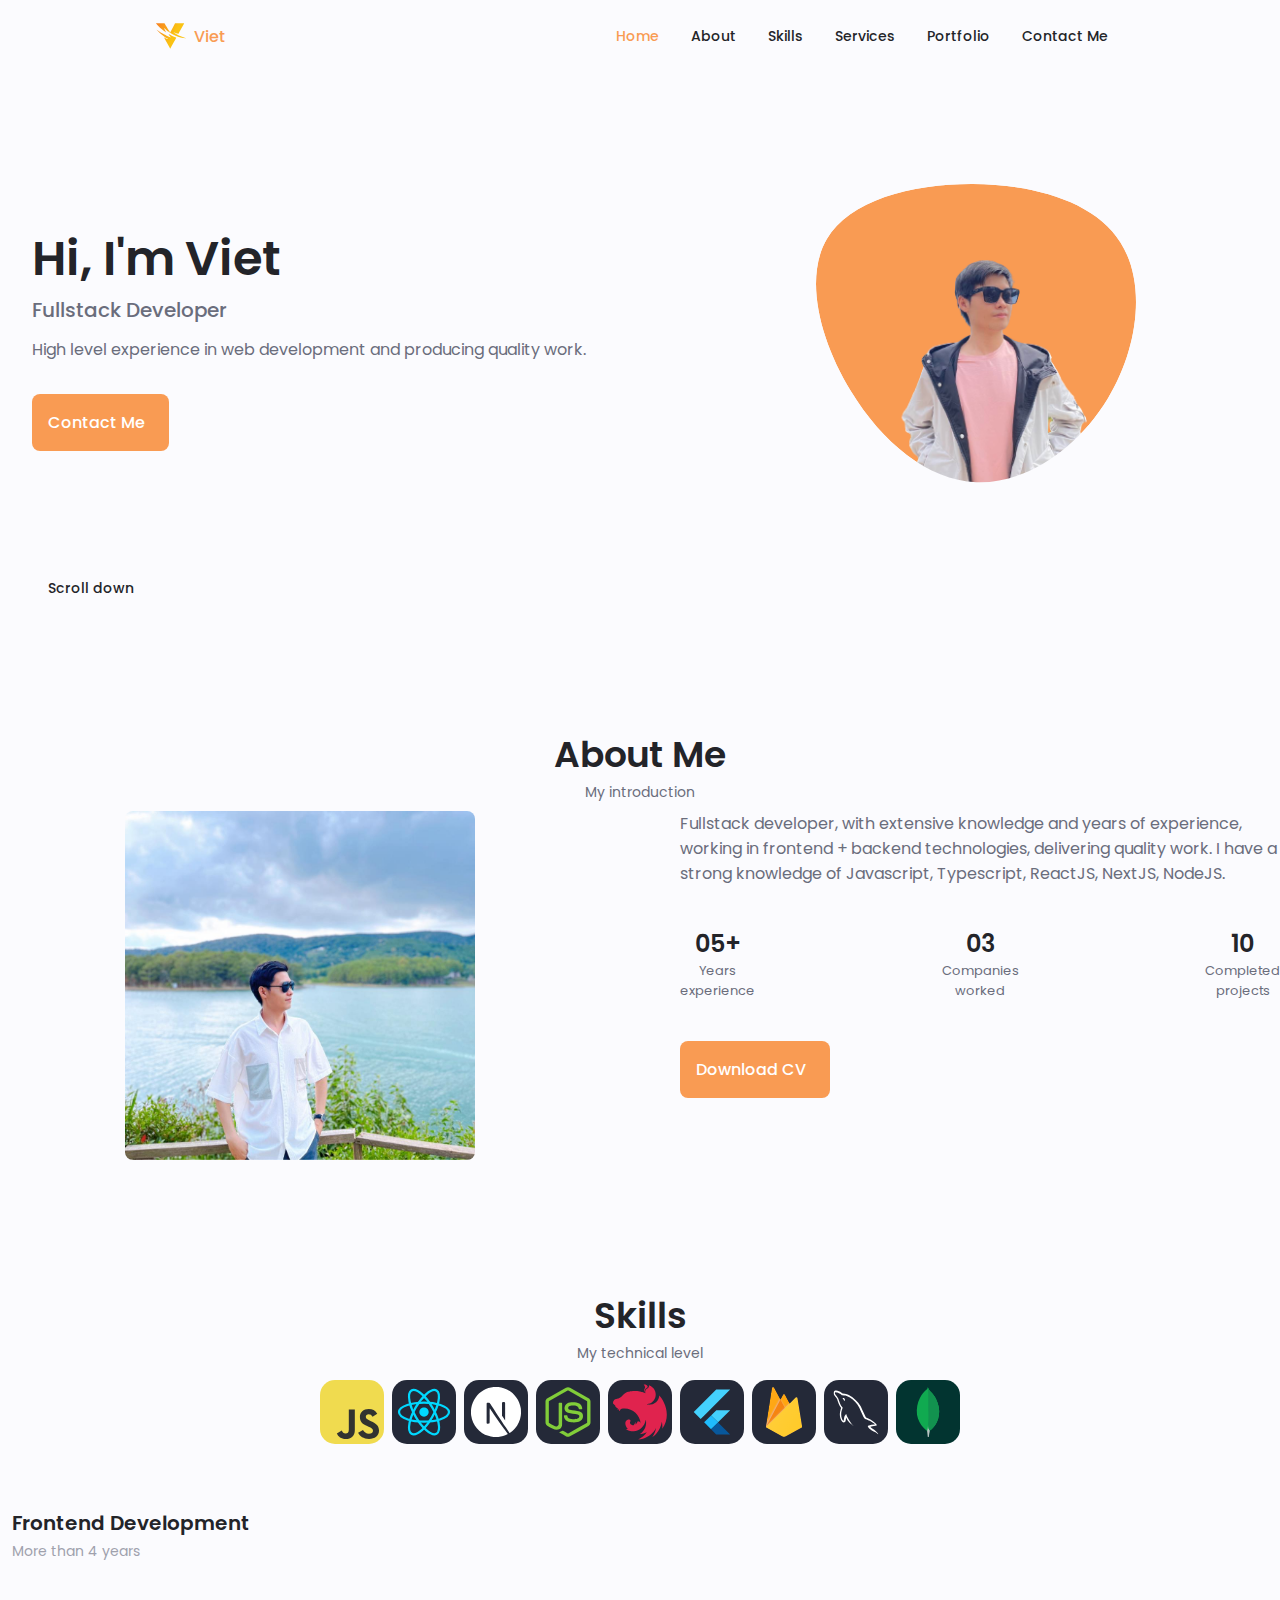
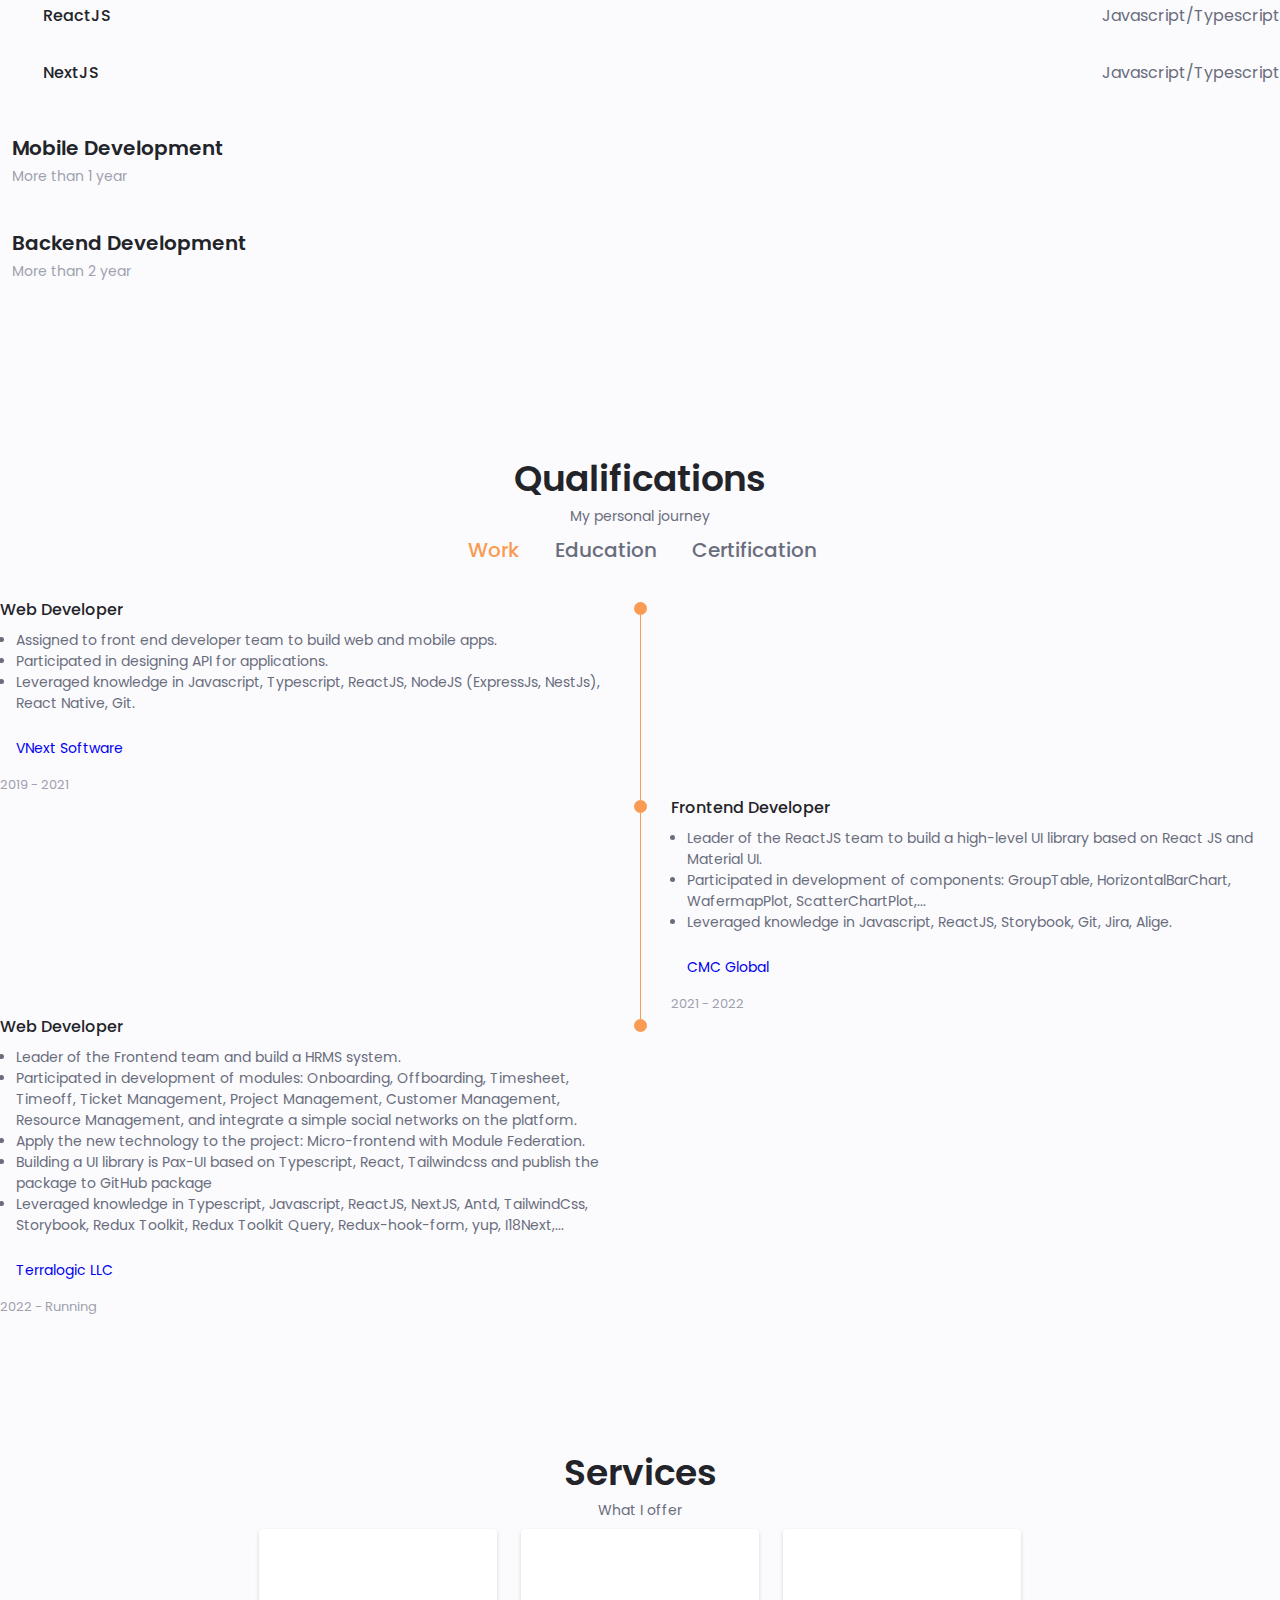
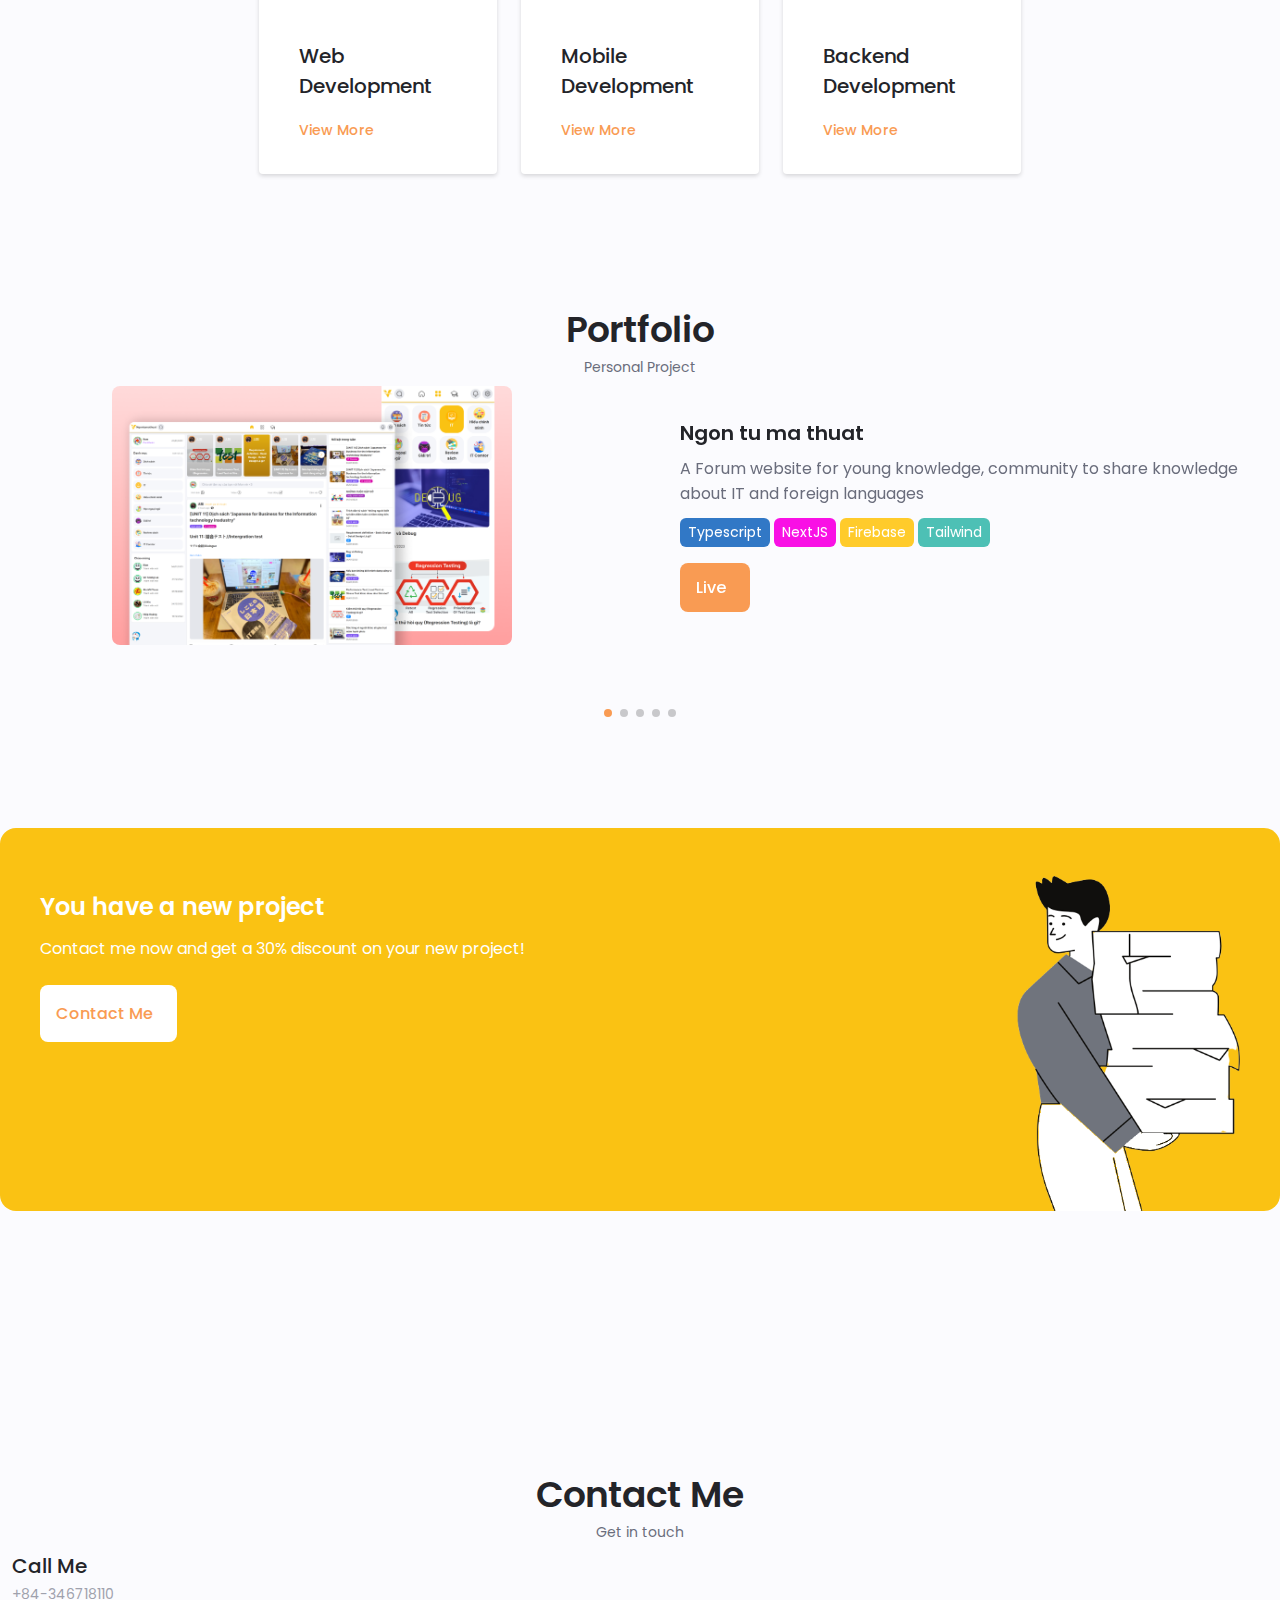
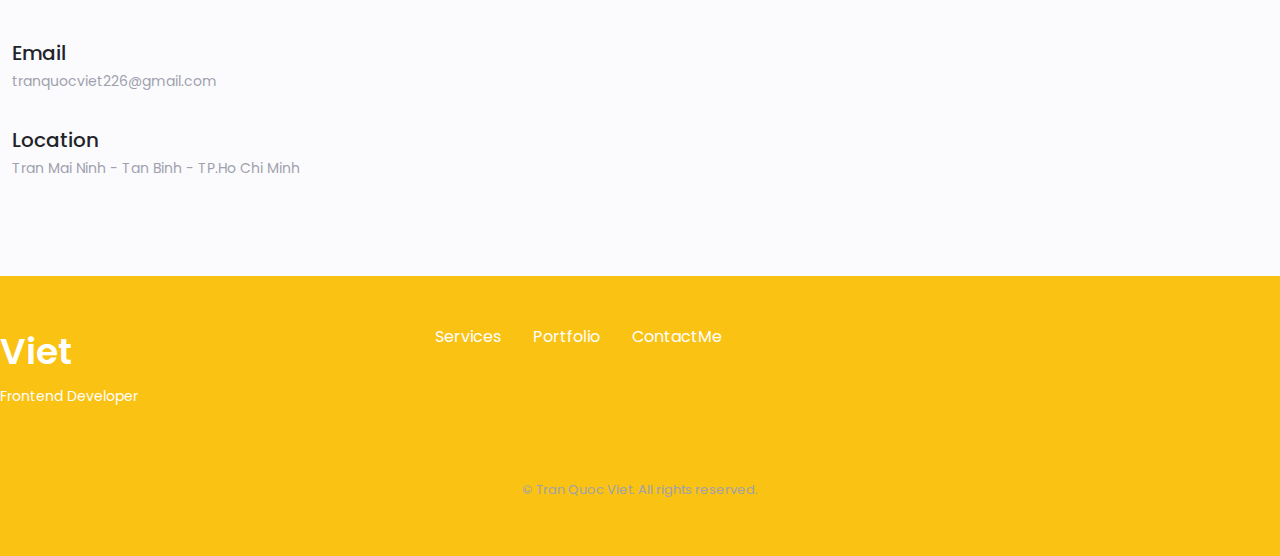
==== commit 4f0a4436: "Update index.html" ====
--- a/index.html
+++ b/index.html
@@ -175,7 +175,7 @@
             </div>
           </div>
           <div class="about__buttons">
-            <a download="" href="assets/pdf/tranquocviet-cv.pdf" class="button button--flex">
+            <a download="" href="assets/pdf/CV_TranQuocViet.pdf" class="button button--flex">
               Download CV <i class="uil uil-download-alt button__icon"></i>
             </a>
           </div>
--- a/assets/css/styles.css
+++ b/assets/css/styles.css
@@ -163,7 +163,7 @@
 
 /*==================== LAYOUT ====================*/
 .container {
-    max-width: 768px;
+    max-width: 1280px;
     margin-left: var(--mb-1-5);
     margin-right: var(--mb-1-5);
 }
@@ -1451,4 +1451,4 @@
         margin: 16px;
         margin-bottom: 4rem;
     }
-}+}
